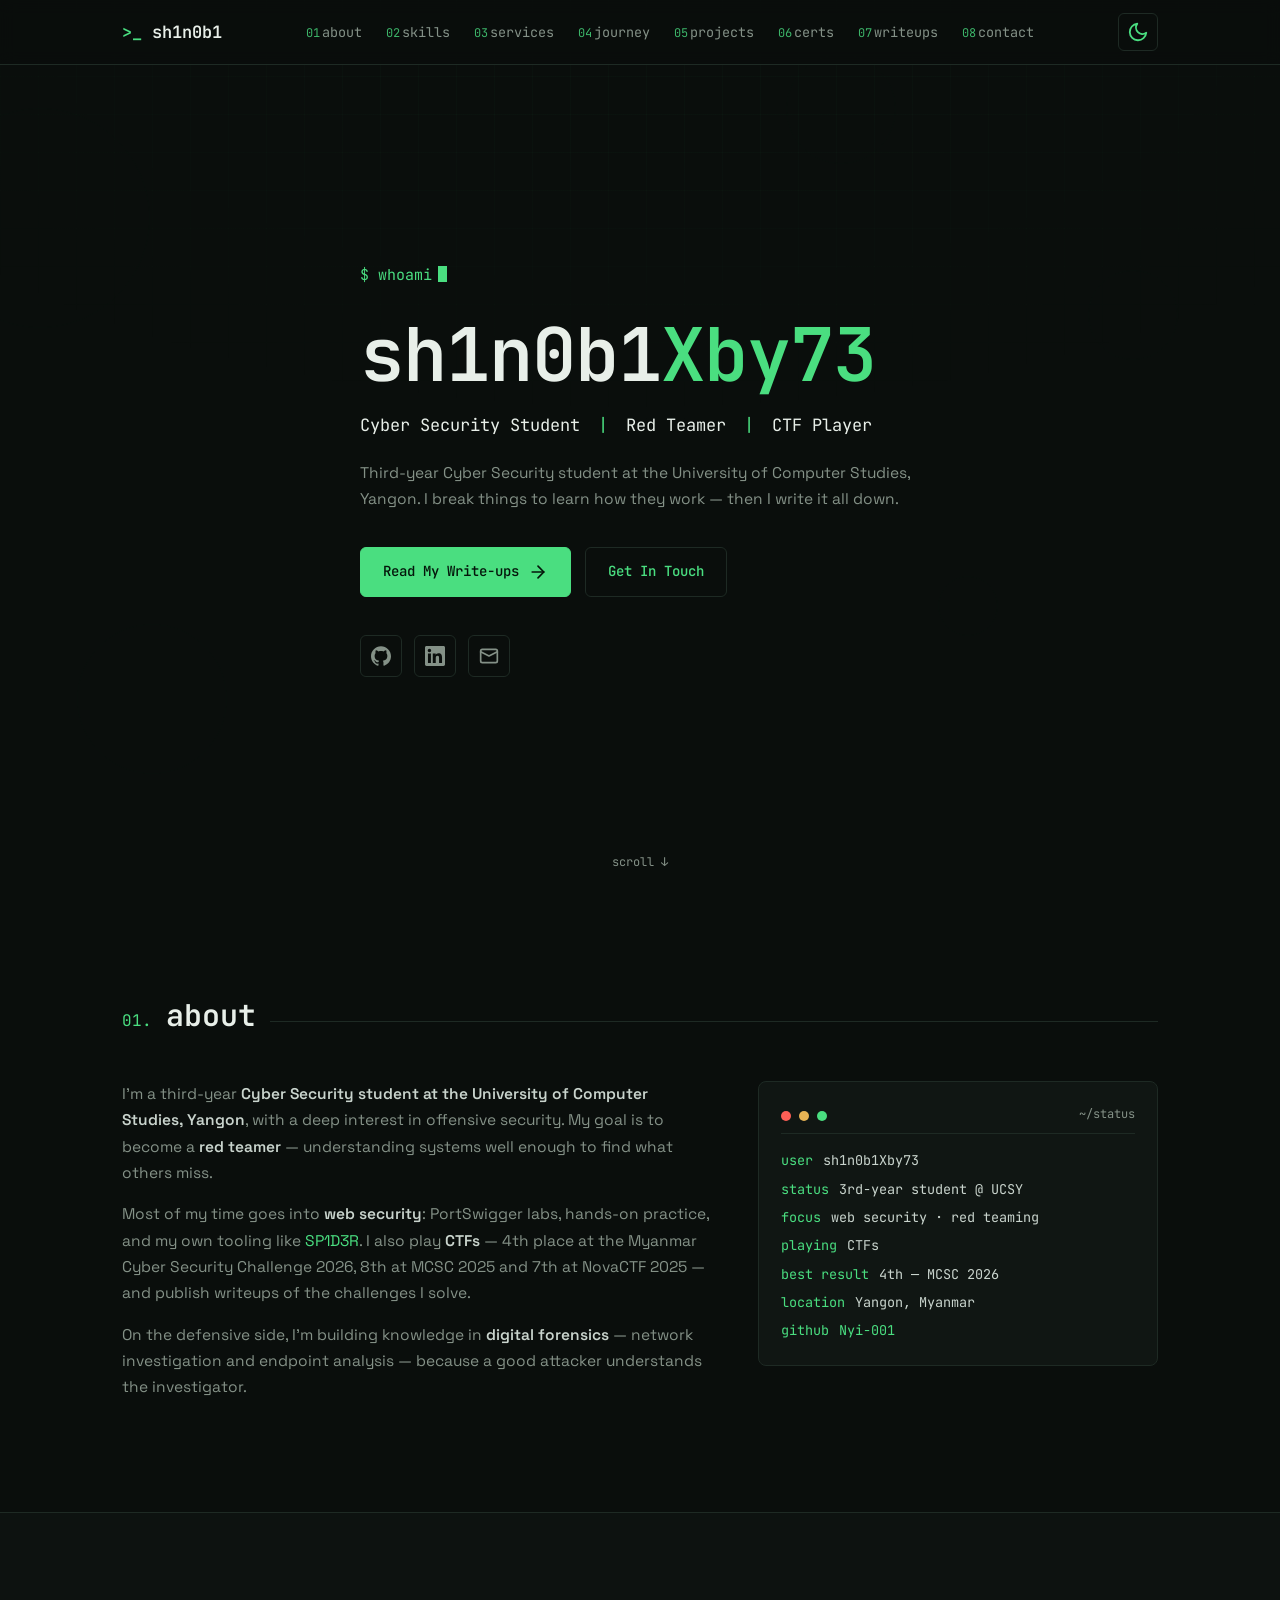
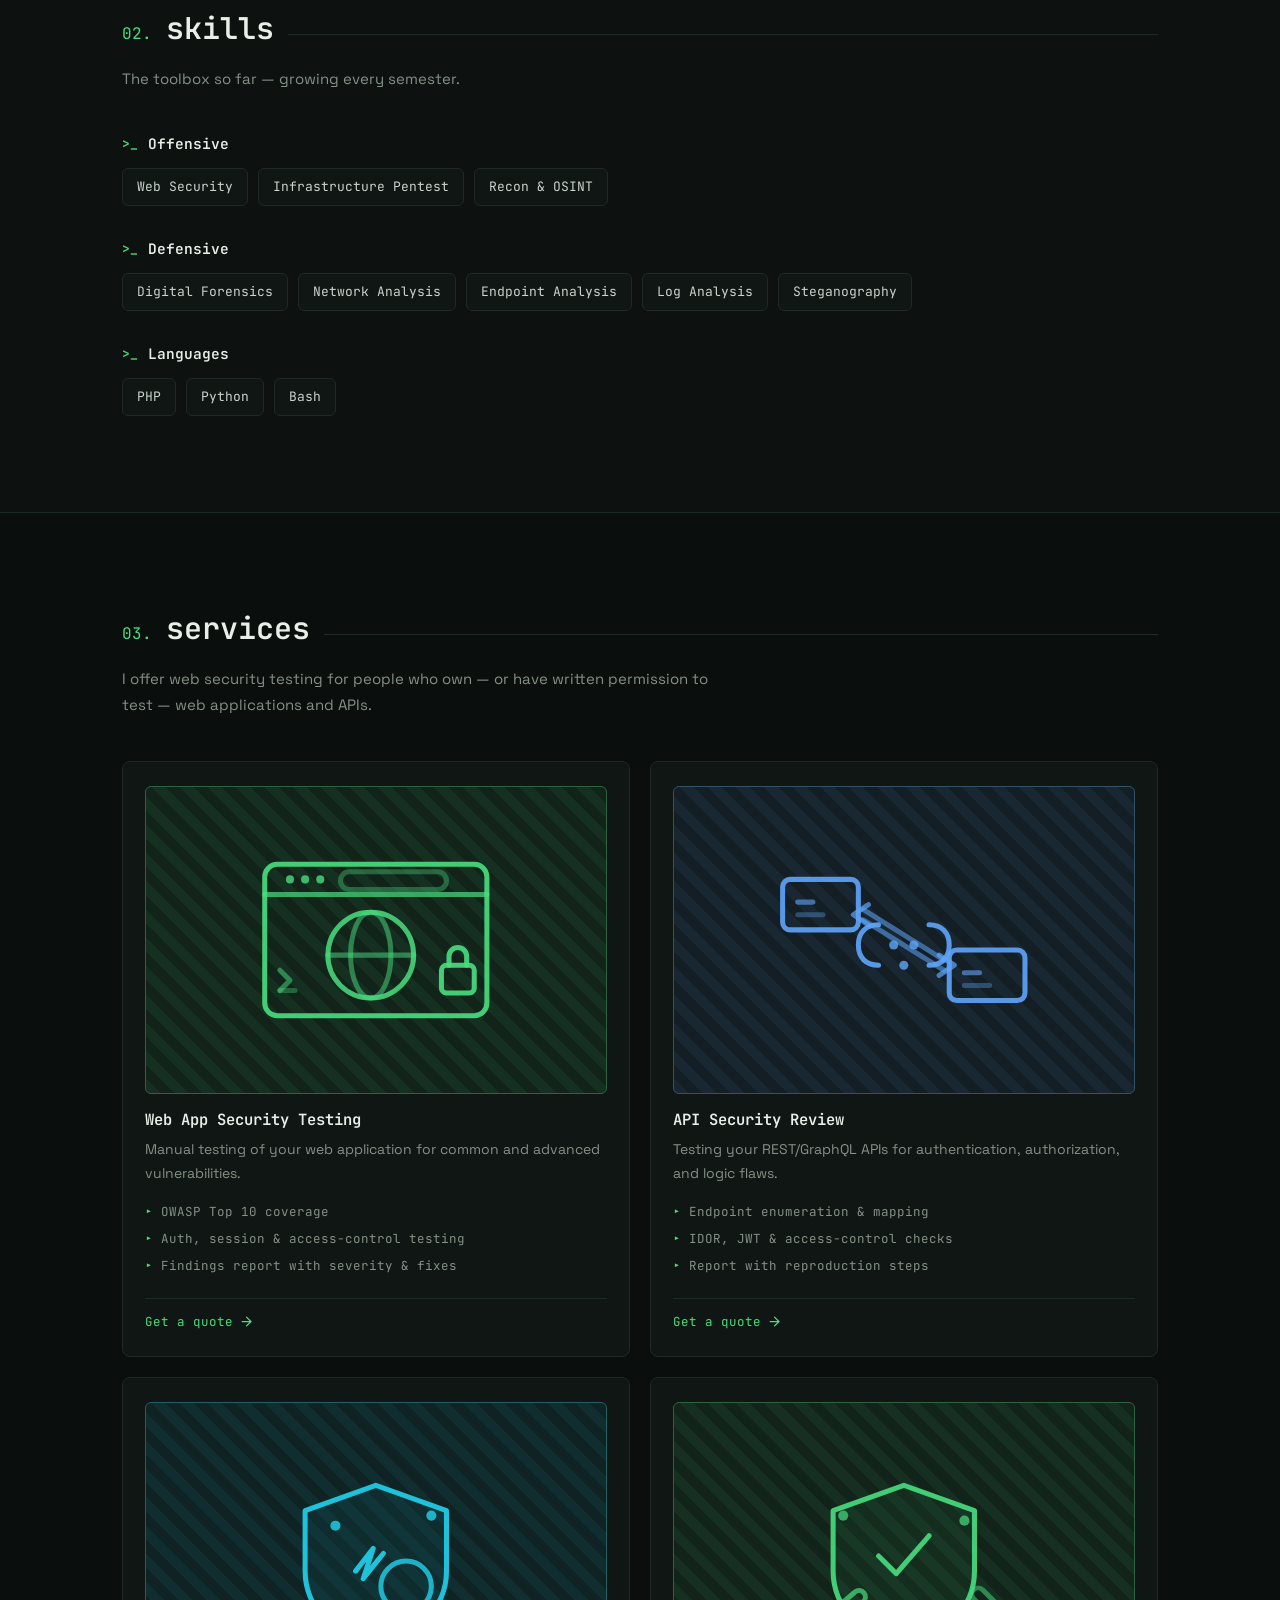
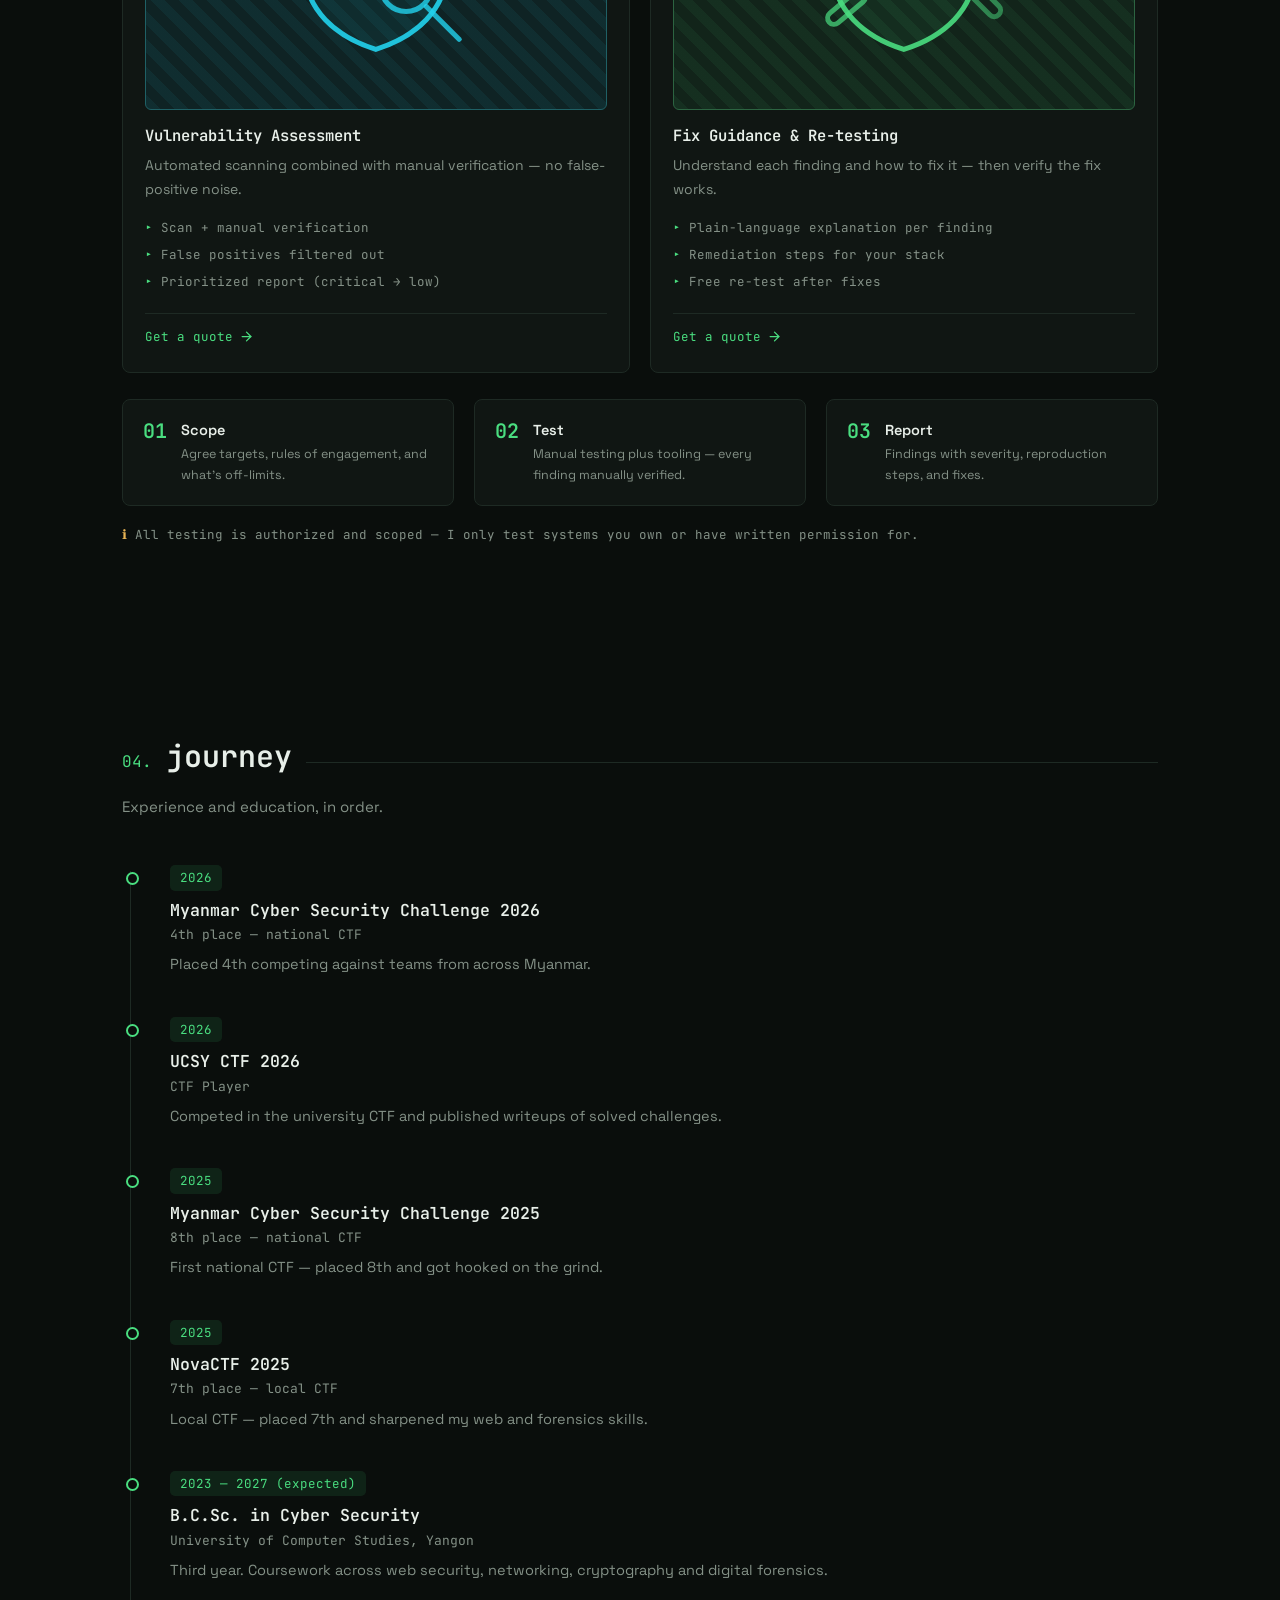
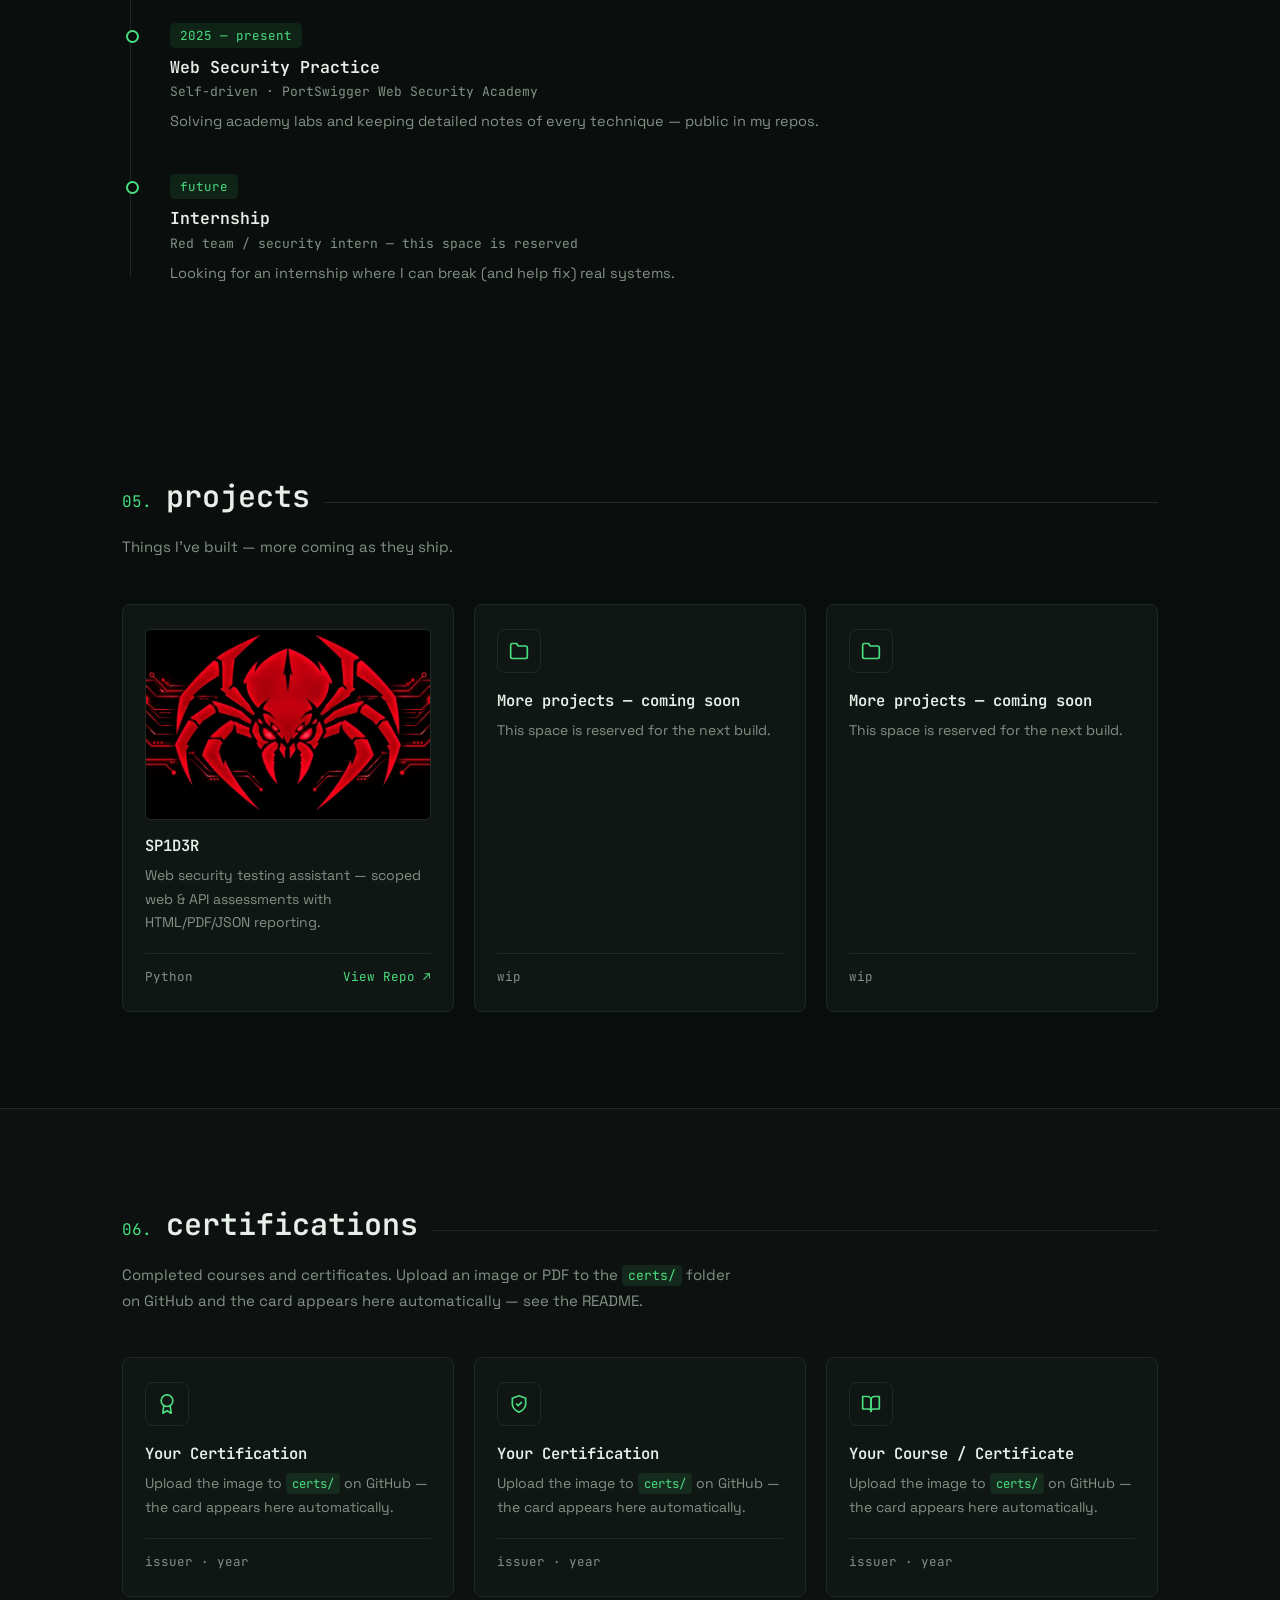
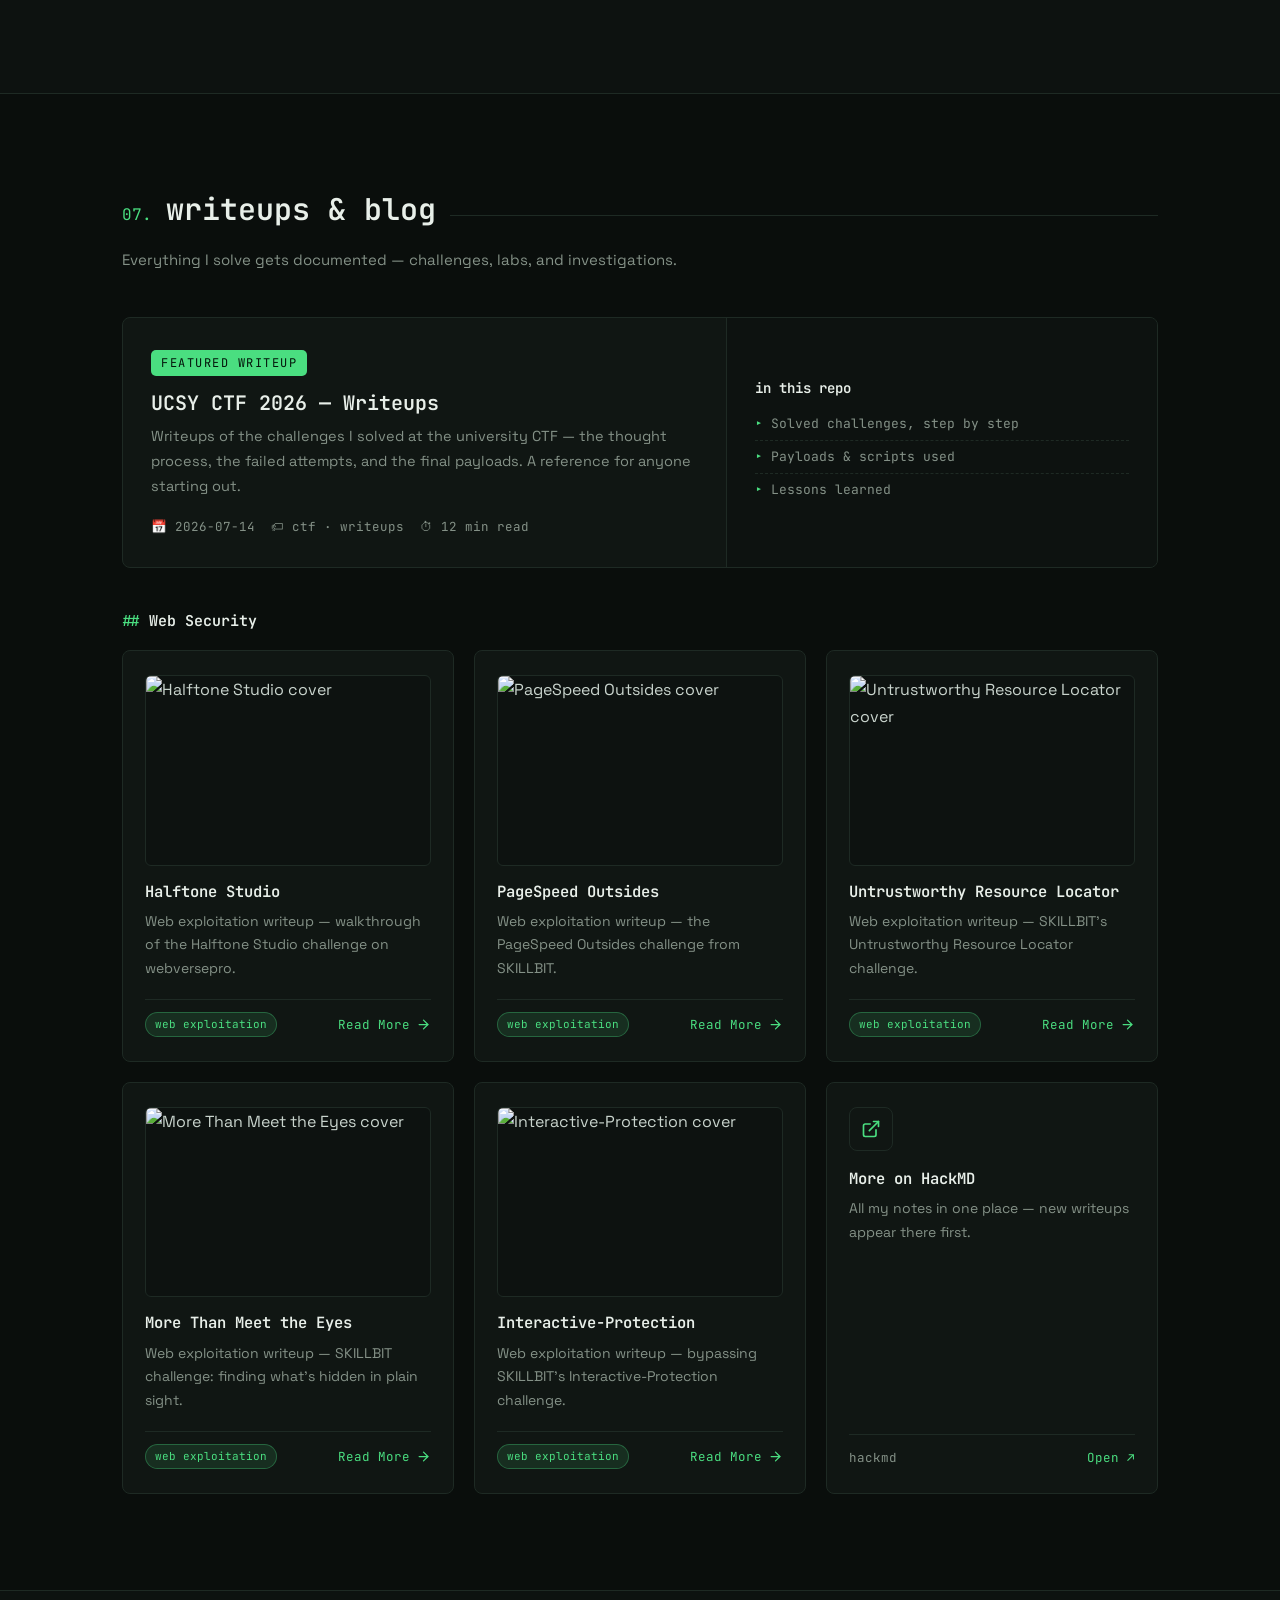
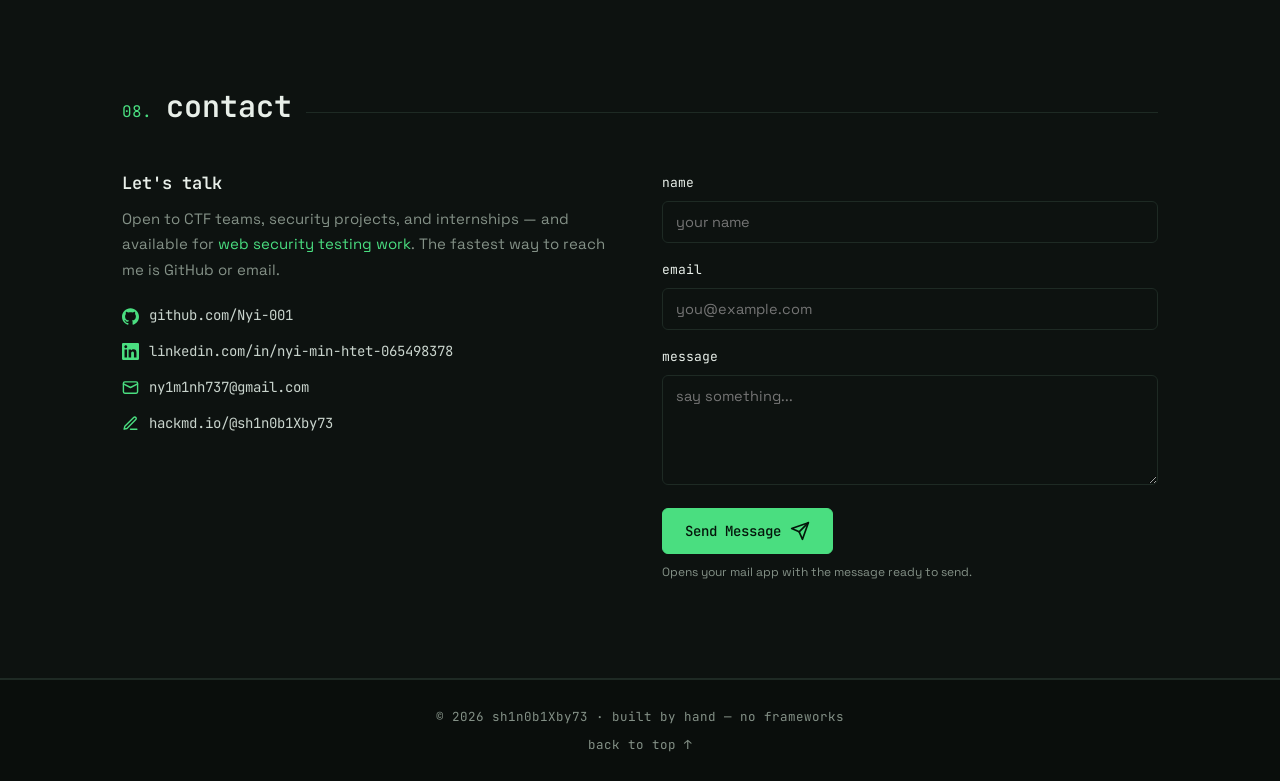
==== index.html @ 80ffe43a "Group writeups by category (Web Security group first) The HackMD writeups now live under a 'Web Secu" ====
<!DOCTYPE html>
<html lang="en">
<head>
  <meta charset="UTF-8">
  <meta name="viewport" content="width=device-width, initial-scale=1.0">
  <meta name="theme-color" content="#0a0e0c">

  <!-- SEO -->
  <title>sh1n0b1Xby73 — Cyber Security Student | Red Teamer | CTF Player</title>
  <meta name="description" content="Portfolio of sh1n0b1Xby73 — third-year Cyber Security student at UCSY. Write-ups, certifications, CTF experience, and security tools.">
  <meta name="author" content="sh1n0b1Xby73">
  <meta property="og:type" content="website">
  <meta property="og:url" content="https://nyi-001.github.io/">
  <meta property="og:title" content="sh1n0b1Xby73 — Cyber Security Student">
  <meta property="og:description" content="Write-ups, certifications, CTF experience, and security tools. Web security enthusiast and aspiring red teamer.">

  <link rel="icon" type="image/svg+xml" href="data:image/svg+xml,%3Csvg xmlns='http://www.w3.org/2000/svg' viewBox='0 0 100 100'%3E%3Crect width='100' height='100' rx='14' fill='%230a0e0c'/%3E%3Ctext x='24' y='68' font-size='44' fill='%234ade80' font-family='monospace'%3E%3E_%3C/text%3E%3C/svg%3E">

  <!-- fonts: one request, two families (no Inter/Roboto) -->
  <link rel="preconnect" href="https://fonts.googleapis.com">
  <link rel="preconnect" href="https://fonts.gstatic.com" crossorigin>
  <link href="https://fonts.googleapis.com/css2?family=JetBrains+Mono:wght@400;500;600;700&family=Space+Grotesk:wght@400;500;600;700&display=swap" rel="stylesheet">

  <link rel="stylesheet" href="style.css">
</head>
<body>

<a class="skip-link" href="#main">Skip to content</a>

<!-- slow drifting background shapes (subtle) -->
<div class="bg-anim" aria-hidden="true">
  <span></span><span></span><span></span><span></span><span></span><span></span>
</div>

<!-- ============================================================
     NAVBAR
     ============================================================ -->
<nav class="navbar" aria-label="Primary">
  <div class="nav-inner">
    <a href="#top" class="logo"><span class="prompt">&gt;_</span> sh1n0b1</a>
    <ul class="nav-links" id="navLinks">
      <li><a href="#about"><span class="num">01</span>about</a></li>
      <li><a href="#skills"><span class="num">02</span>skills</a></li>
      <li><a href="#services"><span class="num">03</span>services</a></li>
      <li><a href="#journey"><span class="num">04</span>journey</a></li>
      <li><a href="#projects"><span class="num">05</span>projects</a></li>
      <li><a href="#certs"><span class="num">06</span>certs</a></li>
      <li><a href="#writeups"><span class="num">07</span>writeups</a></li>
      <li><a href="#contact"><span class="num">08</span>contact</a></li>
    </ul>
    <div class="nav-actions">
      <button class="nav-icon-btn" id="themeToggle" aria-label="Toggle dark/light mode">
        <svg class="icon" id="iconMoon" viewBox="0 0 24 24"><path d="M21 12.79A9 9 0 1 1 11.21 3 7 7 0 0 0 21 12.79z"/></svg>
        <svg class="icon" id="iconSun" viewBox="0 0 24 24" style="display:none"><circle cx="12" cy="12" r="5"/><line x1="12" y1="1" x2="12" y2="3"/><line x1="12" y1="21" x2="12" y2="23"/><line x1="4.22" y1="4.22" x2="5.64" y2="5.64"/><line x1="18.36" y1="18.36" x2="19.78" y2="19.78"/><line x1="1" y1="12" x2="3" y2="12"/><line x1="21" y1="12" x2="23" y2="12"/><line x1="4.22" y1="19.78" x2="5.64" y2="18.36"/><line x1="18.36" y1="5.64" x2="19.78" y2="4.22"/></svg>
      </button>
      <button class="nav-icon-btn nav-toggle" id="navToggle" aria-label="Toggle menu" aria-expanded="false" aria-controls="navLinks">
        <svg class="icon" viewBox="0 0 24 24"><line x1="3" y1="6" x2="21" y2="6"/><line x1="3" y1="12" x2="21" y2="12"/><line x1="3" y1="18" x2="21" y2="18"/></svg>
      </button>
    </div>
  </div>
</nav>

<main id="main">

  <!-- ============================================================
       HERO
       ============================================================ -->
  <section class="hero" id="top">
    <div class="container">
      <p class="prompt-line reveal">$ whoami<span class="cursor">&nbsp;</span></p>
      <h1 class="reveal">sh1n0b1<span class="accent">Xby73</span></h1>
      <p class="title reveal">
        Cyber Security Student <span class="sep">|</span> Red Teamer <span class="sep">|</span> CTF Player
      </p>
      <p class="tagline reveal">
        Third-year Cyber Security student at the University of Computer Studies, Yangon.
        I break things to learn how they work — then I write it all down.
      </p>
      <div class="hero-btns reveal">
        <a href="#writeups" class="btn primary">Read My Write-ups
          <svg class="icon" viewBox="0 0 24 24"><line x1="5" y1="12" x2="19" y2="12"/><polyline points="12 5 19 12 12 19"/></svg>
        </a>
        <a href="#contact" class="btn ghost">Get In Touch</a>
      </div>
      <div class="socials reveal">
        <a href="https://github.com/Nyi-001" target="_blank" rel="noopener" aria-label="GitHub">
          <svg class="icon filled" viewBox="0 0 24 24"><path d="M12 .297c-6.63 0-12 5.373-12 12 0 5.303 3.438 9.8 8.205 11.385.6.113.82-.258.82-.577 0-.285-.01-1.04-.015-2.04-3.338.724-4.042-1.61-4.042-1.61C4.422 18.07 3.633 17.7 3.633 17.7c-1.087-.744.084-.729.084-.729 1.205.084 1.838 1.236 1.838 1.236 1.07 1.835 2.809 1.305 3.495.998.108-.776.417-1.305.76-1.605-2.665-.3-5.466-1.332-5.466-5.93 0-1.31.465-2.38 1.235-3.22-.135-.303-.54-1.523.105-3.176 0 0 1.005-.322 3.3 1.23.96-.267 1.98-.399 3-.405 1.02.006 2.04.138 3 .405 2.28-1.552 3.285-1.23 3.285-1.23.645 1.653.24 2.873.12 3.176.765.84 1.23 1.91 1.23 3.22 0 4.61-2.805 5.625-5.475 5.92.42.36.81 1.096.81 2.22 0 1.606-.015 2.896-.015 3.286 0 .315.21.69.825.57C20.565 22.092 24 17.592 24 12.297c0-6.627-5.373-12-12-12"/></svg>
        </a>
        <a href="https://www.linkedin.com/in/nyi-min-htet-065498378/" target="_blank" rel="noopener" aria-label="LinkedIn">
          <svg class="icon filled" viewBox="0 0 24 24"><path d="M20.447 20.452h-3.554v-5.569c0-1.328-.027-3.037-1.852-3.037-1.853 0-2.136 1.445-2.136 2.939v5.667H9.351V9h3.414v1.561h.046c.477-.9 1.637-1.85 3.37-1.85 3.601 0 4.267 2.37 4.267 5.455v6.286zM5.337 7.433c-1.144 0-2.063-.926-2.063-2.065 0-1.138.92-2.063 2.063-2.063 1.14 0 2.064.925 2.064 2.063 0 1.139-.925 2.065-2.064 2.065zm1.782 13.019H3.555V9h3.564v11.452zM22.225 0H1.771C.792 0 0 .774 0 1.729v20.542C0 23.227.792 24 1.771 24h20.451C23.2 24 24 23.227 24 22.271V1.729C24 .774 23.2 0 22.225 0z"/></svg>
        </a>
        <a href="mailto:ny1m1nh737@gmail.com" aria-label="Email">
          <svg class="icon" viewBox="0 0 24 24"><rect x="2" y="4" width="20" height="16" rx="2"/><path d="m22 7-10 5L2 7"/></svg>
        </a>
      </div>
    </div>
    <a href="#about" class="scroll-hint">scroll ↓</a>
  </section>

  <!-- ============================================================
       ABOUT
       ============================================================ -->
  <section id="about">
    <div class="container">
      <div class="sec-head reveal">
        <span class="num">01.</span><h2>about</h2><span class="line"></span>
      </div>
      <div class="about-grid">
        <div class="about-text reveal">
          <p>
            I'm a third-year <strong>Cyber Security student at the University of Computer Studies, Yangon</strong>,
            with a deep interest in offensive security. My goal is to become a <strong>red teamer</strong> —
            understanding systems well enough to find what others miss.
          </p>
          <p>
            Most of my time goes into <strong>web security</strong>: PortSwigger labs, hands-on practice,
            and my own tooling like <a href="https://github.com/Nyi-001/SP1D3R" target="_blank" rel="noopener">SP1D3R</a>.
            I also play <strong>CTFs</strong> — 4th place at the Myanmar Cyber Security Challenge 2026,
            8th at MCSC 2025 and 7th at NovaCTF 2025 — and publish writeups of the challenges I solve.
          </p>
          <p>
            On the defensive side, I'm building knowledge in <strong>digital forensics</strong> — network
            investigation and endpoint analysis — because a good attacker understands the investigator.
          </p>
        </div>
        <aside class="status-box reveal" aria-label="Quick facts">
          <div class="bar" aria-hidden="true">
            <span class="dot" style="background:#ff5f56"></span>
            <span class="dot" style="background:#e8b454"></span>
            <span class="dot" style="background:#4ade80"></span>
            <span style="margin-left:auto;font-size:12px">~/status</span>
          </div>
          <div class="row"><span class="k">user</span><span class="v">sh1n0b1Xby73</span></div>
          <div class="row"><span class="k">status</span><span class="v">3rd-year student @ UCSY</span></div>
          <div class="row"><span class="k">focus</span><span class="v">web security · red teaming</span></div>
          <div class="row"><span class="k">playing</span><span class="v">CTFs</span></div>
          <div class="row"><span class="k">best result</span><span class="v">4th — MCSC 2026</span></div>
          <div class="row"><span class="k">location</span><span class="v">Yangon, Myanmar</span></div>
          <div class="row"><span class="k">github</span><span class="v"><a href="https://github.com/Nyi-001" target="_blank" rel="noopener">Nyi-001</a></span></div>
        </aside>
      </div>
    </div>
  </section>

  <!-- ============================================================
       SKILLS
       ============================================================ -->
  <section id="skills" class="alt">
    <div class="container">
      <div class="sec-head reveal">
        <span class="num">02.</span><h2>skills</h2><span class="line"></span>
      </div>
      <p class="sec-sub reveal">The toolbox so far — growing every semester.</p>

      <div class="skill-group reveal">
        <h3>Offensive</h3>
        <div class="tags">
          <span class="tag">Web Security</span>
          <span class="tag">Infrastructure Pentest</span>
          <span class="tag">Recon &amp; OSINT</span>
        </div>
      </div>
      <div class="skill-group reveal">
        <h3>Defensive</h3>
        <div class="tags">
          <span class="tag">Digital Forensics</span>
          <span class="tag">Network Analysis</span>
          <span class="tag">Endpoint Analysis</span>
          <span class="tag">Log Analysis</span>
          <span class="tag">Steganography</span>
        </div>
      </div>
      <div class="skill-group reveal">
        <h3>Languages</h3>
        <div class="tags">
          <span class="tag">PHP</span>
          <span class="tag">Python</span>
          <span class="tag">Bash</span>
        </div>
      </div>
    </div>
  </section>

  <!-- ============================================================
       SERVICES
       ============================================================ -->
  <section id="services">
    <div class="container">
      <div class="sec-head reveal">
        <span class="num">03.</span><h2>services</h2><span class="line"></span>
      </div>
      <p class="sec-sub reveal">I offer web security testing for people who own — or have written permission to test — web applications and APIs.</p>

      <div class="grid cols-2">
        <!-- copy a .card block to add a service -->
        <article class="card reveal cat-web">
          <div class="art-tile"><svg viewBox="0 0 120 80" fill="none" stroke="currentColor" stroke-width="2" stroke-linecap="round" stroke-linejoin="round"><rect x="16" y="10" width="88" height="60" rx="5" opacity=".9"/><path d="M16 22h88" opacity=".7"/><circle cx="26" cy="16" r="1.6" fill="currentColor" stroke="none" opacity=".8"/><circle cx="32" cy="16" r="1.6" fill="currentColor" stroke="none" opacity=".8"/><circle cx="38" cy="16" r="1.6" fill="currentColor" stroke="none" opacity=".8"/><rect x="46" y="13" width="42" height="7" rx="3.5" opacity=".35"/><circle cx="58" cy="46" r="17" opacity=".85"/><ellipse cx="58" cy="46" rx="8" ry="17" opacity=".5"/><path d="M41 46h34" opacity=".5"/><rect x="86" y="50" width="13" height="11" rx="2" opacity=".9"/><path d="M89 50v-3.5a3.5 3.5 0 0 1 7 0V50" opacity=".9"/><path d="M22 52l4 4-4 4" opacity=".5"/><path d="M22 60h6" opacity=".35"/></svg></div>
          <h3>Web App Security Testing</h3>
          <p>Manual testing of your web application for common and advanced vulnerabilities.</p>
          <ul class="svc-list">
            <li>OWASP Top 10 coverage</li>
            <li>Auth, session &amp; access-control testing</li>
            <li>Findings report with severity &amp; fixes</li>
          </ul>
          <div class="card-meta"><a class="read-more" href="#contact">Get a quote <svg class="icon" viewBox="0 0 24 24"><line x1="5" y1="12" x2="19" y2="12"/><polyline points="12 5 19 12 12 19"/></svg></a></div>
        </article>

        <article class="card reveal cat-api">
          <div class="art-tile"><svg viewBox="0 0 120 80" fill="none" stroke="currentColor" stroke-width="2" stroke-linecap="round" stroke-linejoin="round"><rect x="12" y="16" width="30" height="20" rx="3" opacity=".9"/><path d="M18 25h6" opacity=".6"/><path d="M18 30h10" opacity=".35"/><rect x="78" y="44" width="30" height="20" rx="3" opacity=".9"/><path d="M84 53h6" opacity=".6"/><path d="M84 58h10" opacity=".35"/><path d="M44 28l32 20" opacity=".55"/><path d="M74 46l6 4-6 4" opacity=".7"/><path d="M76 52l-32-20" opacity=".55"/><path d="M46 34l-6-4 6-4" opacity=".7"/><path d="M50 34c-5 0-8 3-8 8s3 8 8 8" opacity=".9"/><path d="M70 34c5 0 8 3 8 8s-3 8-8 8" opacity=".9"/><circle cx="56" cy="42" r="1.8" fill="currentColor" stroke="none" opacity=".8"/><circle cx="64" cy="42" r="1.8" fill="currentColor" stroke="none" opacity=".8"/><circle cx="60" cy="50" r="1.8" fill="currentColor" stroke="none" opacity=".8"/></svg></div>
          <h3>API Security Review</h3>
          <p>Testing your REST/GraphQL APIs for authentication, authorization, and logic flaws.</p>
          <ul class="svc-list">
            <li>Endpoint enumeration &amp; mapping</li>
            <li>IDOR, JWT &amp; access-control checks</li>
            <li>Report with reproduction steps</li>
          </ul>
          <div class="card-meta"><a class="read-more" href="#contact">Get a quote <svg class="icon" viewBox="0 0 24 24"><line x1="5" y1="12" x2="19" y2="12"/><polyline points="12 5 19 12 12 19"/></svg></a></div>
        </article>

        <article class="card reveal cat-network">
          <div class="art-tile"><svg viewBox="0 0 120 80" fill="none" stroke="currentColor" stroke-width="2" stroke-linecap="round" stroke-linejoin="round"><path d="M60 12l28 10v24c0 15-12 26-28 31-16-5-28-16-28-31V22z" opacity=".9" fill="currentColor" fill-opacity=".06"/><path d="M52 46l7-9-4 12 8-10" opacity=".9"/><circle cx="72" cy="52" r="10" opacity=".8"/><path d="M80 60l13 13" opacity=".8"/><circle cx="44" cy="28" r="2" fill="currentColor" stroke="none" opacity=".8"/><circle cx="82" cy="24" r="2" fill="currentColor" stroke="none" opacity=".8"/></svg></div>
          <h3>Vulnerability Assessment</h3>
          <p>Automated scanning combined with manual verification — no false-positive noise.</p>
          <ul class="svc-list">
            <li>Scan + manual verification</li>
            <li>False positives filtered out</li>
            <li>Prioritized report (critical → low)</li>
          </ul>
          <div class="card-meta"><a class="read-more" href="#contact">Get a quote <svg class="icon" viewBox="0 0 24 24"><line x1="5" y1="12" x2="19" y2="12"/><polyline points="12 5 19 12 12 19"/></svg></a></div>
        </article>

        <article class="card reveal cat-general">
          <div class="art-tile"><svg viewBox="0 0 120 80" fill="none" stroke="currentColor" stroke-width="2" stroke-linecap="round" stroke-linejoin="round"><path d="M60 12l28 10v24c0 15-12 26-28 31-16-5-28-16-28-31V22z" opacity=".9" fill="currentColor" fill-opacity=".06"/><path d="M50 40l7 7 13-15" opacity=".9"/><rect x="28" y="58" width="18" height="5" rx="2.5" opacity=".7" transform="rotate(-40 37 60)"/><rect x="86" y="56" width="14" height="5" rx="2.5" opacity=".5" transform="rotate(45 93 58)"/><circle cx="36" cy="24" r="2" fill="currentColor" stroke="none" opacity=".7"/><circle cx="84" cy="26" r="2" fill="currentColor" stroke="none" opacity=".7"/></svg></div>
          <h3>Fix Guidance &amp; Re-testing</h3>
          <p>Understand each finding and how to fix it — then verify the fix works.</p>
          <ul class="svc-list">
            <li>Plain-language explanation per finding</li>
            <li>Remediation steps for your stack</li>
            <li>Free re-test after fixes</li>
          </ul>
          <div class="card-meta"><a class="read-more" href="#contact">Get a quote <svg class="icon" viewBox="0 0 24 24"><line x1="5" y1="12" x2="19" y2="12"/><polyline points="12 5 19 12 12 19"/></svg></a></div>
        </article>
      </div>

      <div class="process">
        <div class="step reveal">
          <span class="n">01</span>
          <div><div class="t">Scope</div><div class="d">Agree targets, rules of engagement, and what's off-limits.</div></div>
        </div>
        <div class="step reveal">
          <span class="n">02</span>
          <div><div class="t">Test</div><div class="d">Manual testing plus tooling — every finding manually verified.</div></div>
        </div>
        <div class="step reveal">
          <span class="n">03</span>
          <div><div class="t">Report</div><div class="d">Findings with severity, reproduction steps, and fixes.</div></div>
        </div>
      </div>
      <p class="note">All testing is authorized and scoped — I only test systems you own or have written permission for.</p>
    </div>
  </section>

  <!-- ============================================================
       EXPERIENCE & EDUCATION
       ============================================================ -->
  <section id="journey">
    <div class="container">
      <div class="sec-head reveal">
        <span class="num">04.</span><h2>journey</h2><span class="line"></span>
      </div>
      <p class="sec-sub reveal">Experience and education, in order.</p>
      <div class="timeline">
        <!-- copy a .t-item block to add an entry -->
        <div class="t-item reveal">
          <span class="t-date">2026</span>
          <h3>Myanmar Cyber Security Challenge 2026</h3>
          <div class="t-sub">4th place — national CTF</div>
          <p>Placed 4th competing against teams from across Myanmar.</p>
        </div>
        <div class="t-item reveal">
          <span class="t-date">2026</span>
          <h3>UCSY CTF 2026</h3>
          <div class="t-sub">CTF Player</div>
          <p>Competed in the university CTF and published writeups of solved challenges.</p>
        </div>
        <div class="t-item reveal">
          <span class="t-date">2025</span>
          <h3>Myanmar Cyber Security Challenge 2025</h3>
          <div class="t-sub">8th place — national CTF</div>
          <p>First national CTF — placed 8th and got hooked on the grind.</p>
        </div>
        <div class="t-item reveal">
          <span class="t-date">2025</span>
          <h3>NovaCTF 2025</h3>
          <div class="t-sub">7th place — local CTF</div>
          <p>Local CTF — placed 7th and sharpened my web and forensics skills.</p>
        </div>
        <div class="t-item reveal">
          <span class="t-date">2023 — 2027 (expected)</span>
          <h3>B.C.Sc. in Cyber Security</h3>
          <div class="t-sub">University of Computer Studies, Yangon</div>
          <p>Third year. Coursework across web security, networking, cryptography and digital forensics.</p>
        </div>
        <div class="t-item reveal">
          <span class="t-date">2025 — present</span>
          <h3>Web Security Practice</h3>
          <div class="t-sub">Self-driven · PortSwigger Web Security Academy</div>
          <p>Solving academy labs and keeping detailed notes of every technique — public in my repos.</p>
        </div>
        <div class="t-item reveal">
          <span class="t-date">future</span>
          <h3>Internship</h3>
          <div class="t-sub">Red team / security intern — this space is reserved</div>
          <p>Looking for an internship where I can break (and help fix) real systems.</p>
        </div>
      </div>
    </div>
  </section>

  <!-- ============================================================
       PROJECTS
       ============================================================ -->
  <section id="projects">
    <div class="container">
      <div class="sec-head reveal">
        <span class="num">05.</span><h2>projects</h2><span class="line"></span>
      </div>
      <p class="sec-sub reveal">Things I've built — more coming as they ship.</p>
      <div class="grid">
        <!-- copy a .card block to add a project -->
        <article class="card reveal">
          <div class="preview"><img src="assets/sp1d3r-logo.webp" alt="SP1D3R logo" loading="lazy"></div>
          <h3><a href="https://github.com/Nyi-001/SP1D3R" target="_blank" rel="noopener">SP1D3R</a></h3>
          <p>Web security testing assistant — scoped web &amp; API assessments with HTML/PDF/JSON reporting.</p>
          <div class="card-meta">
            <span class="chip neutral">Python</span>
            <a class="read-more" href="https://github.com/Nyi-001/SP1D3R" target="_blank" rel="noopener">View Repo ↗</a>
          </div>
        </article>
        <article class="card reveal">
          <div class="card-icon"><svg class="icon" viewBox="0 0 24 24"><path d="M22 19a2 2 0 0 1-2 2H4a2 2 0 0 1-2-2V5a2 2 0 0 1 2-2h5l2 3h9a2 2 0 0 1 2 2z"/></svg></div>
          <h3>More projects — coming soon</h3>
          <p>This space is reserved for the next build.</p>
          <div class="card-meta"><span class="chip neutral">wip</span></div>
        </article>
        <article class="card reveal">
          <div class="card-icon"><svg class="icon" viewBox="0 0 24 24"><path d="M22 19a2 2 0 0 1-2 2H4a2 2 0 0 1-2-2V5a2 2 0 0 1 2-2h5l2 3h9a2 2 0 0 1 2 2z"/></svg></div>
          <h3>More projects — coming soon</h3>
          <p>This space is reserved for the next build.</p>
          <div class="card-meta"><span class="chip neutral">wip</span></div>
        </article>
      </div>
    </div>
  </section>

  <!-- ============================================================
       CERTIFICATIONS & COURSES
       ============================================================ -->
  <section id="certs" class="alt">
    <div class="container">
      <div class="sec-head reveal">
        <span class="num">06.</span><h2>certifications</h2><span class="line"></span>
      </div>
      <p class="sec-sub reveal">Completed courses and certificates. Upload an image or PDF to the <code>certs/</code> folder on GitHub and the card appears here automatically — see the README.</p>
      <div class="grid" id="certGrid">
        <!-- To add a real cert: put the image in certs/ (e.g. certs/oswe.png) and replace a placeholder card:
        <div class="card">
          <div class="cert-img"><img src="certs/oswe.png" alt="OSWE certificate" loading="lazy"></div>
          <h3>Offensive Security Web Expert</h3>
          <p>Advanced web application attacks and exploitation.</p>
          <div class="card-meta"><span class="chip-cat cat-web">web security</span><a class="read-more" href="#" target="_blank" rel="noopener">verify ↗</a></div>
        </div>
        -->
        <div class="card reveal cert-placeholder">
          <div class="card-icon"><svg class="icon" viewBox="0 0 24 24"><circle cx="12" cy="8" r="7"/><polyline points="8.21 13.89 7 23 12 20 17 23 15.79 13.88"/></svg></div>
          <h3>Your Certification</h3>
          <p>Upload the image to <code>certs/</code> on GitHub — the card appears here automatically.</p>
          <div class="card-meta"><span>issuer · year</span></div>
        </div>
        <div class="card reveal cert-placeholder">
          <div class="card-icon"><svg class="icon" viewBox="0 0 24 24"><path d="M12 22s8-4 8-10V5l-8-3-8 3v7c0 6 8 10 8 10z"/><path d="m9 12 2 2 4-4"/></svg></div>
          <h3>Your Certification</h3>
          <p>Upload the image to <code>certs/</code> on GitHub — the card appears here automatically.</p>
          <div class="card-meta"><span>issuer · year</span></div>
        </div>
        <div class="card reveal cert-placeholder">
          <div class="card-icon"><svg class="icon" viewBox="0 0 24 24"><path d="M2 3h6a4 4 0 0 1 4 4v14a3 3 0 0 0-3-3H2z"/><path d="M22 3h-6a4 4 0 0 0-4 4v14a3 3 0 0 1 3-3h7z"/></svg></div>
          <h3>Your Course / Certificate</h3>
          <p>Upload the image to <code>certs/</code> on GitHub — the card appears here automatically.</p>
          <div class="card-meta"><span>issuer · year</span></div>
        </div>
      </div>
    </div>
  </section>

  <!-- ============================================================
       WRITE-UPS & BLOG  (the main event)
       ============================================================ -->
  <section id="writeups">
    <div class="container">
      <div class="sec-head reveal">
        <span class="num">07.</span><h2>writeups &amp; blog</h2><span class="line"></span>
      </div>
      <p class="sec-sub reveal">Everything I solve gets documented — challenges, labs, and investigations.</p>

      <!-- featured writeup -->
      <article class="featured reveal">
        <div class="f-body">
          <span class="flag">Featured Writeup</span>
          <h3><a href="https://github.com/Nyi-001/UCSYCTF2026-writeups" target="_blank" rel="noopener">UCSY CTF 2026 — Writeups</a></h3>
          <p>
            Writeups of the challenges I solved at the university CTF — the thought process,
            the failed attempts, and the final payloads. A reference for anyone starting out.
          </p>
          <div class="f-meta">
            <span>📅 2026-07-14</span>
            <span>🏷 ctf · writeups</span>
            <span>⏱ 12 min read</span>
          </div>
        </div>
        <div class="f-aside">
          <h4>in this repo</h4>
          <ul>
            <li>Solved challenges, step by step</li>
            <li>Payloads &amp; scripts used</li>
            <li>Lessons learned</li>
          </ul>
        </div>
      </article>

      <!-- Writeups grouped by category — to add a new category,
           copy this whole pattern (sub-head + grid) and change the
           heading and the chip classes (cat-forensic, cat-network, ...):
      <h3 class="writeup-sub">Forensics</h3>
      <div class="grid"> ...cards... </div>
      -->
      <h3 class="writeup-sub">Web Security</h3>
      <div class="grid">
        <!-- To add a new HackMD note: copy a card and swap the link/title/date/excerpt -->
        <article class="card reveal">
          <div class="preview"><img src="https://hackmd.io/_uploads/rJHkFR4DGg.jpg" alt="Halftone Studio cover" loading="lazy"></div>
          <h3><a href="https://hackmd.io/@sh1n0b1Xby73/O_fLO79PTSez4yI_3zSpuQ" target="_blank" rel="noopener">Halftone Studio</a></h3>
          <p>Web exploitation writeup — walkthrough of the Halftone Studio challenge on webversepro.</p>
          <div class="card-meta">
            <span class="chip-cat cat-web">web exploitation</span>
            <a class="read-more" href="https://hackmd.io/@sh1n0b1Xby73/O_fLO79PTSez4yI_3zSpuQ" target="_blank" rel="noopener">Read More <svg class="icon" viewBox="0 0 24 24"><line x1="5" y1="12" x2="19" y2="12"/><polyline points="12 5 19 12 12 19"/></svg></a>
          </div>
        </article>
        <article class="card reveal">
          <div class="preview"><img src="https://hackmd.io/_uploads/rJHcZ4mwMe.jpg" alt="PageSpeed Outsides cover" loading="lazy"></div>
          <h3><a href="https://hackmd.io/@sh1n0b1Xby73/RtJubrBPS1GJ3HpTFz6leg" target="_blank" rel="noopener">PageSpeed Outsides</a></h3>
          <p>Web exploitation writeup — the PageSpeed Outsides challenge from SKILLBIT.</p>
          <div class="card-meta">
            <span class="chip-cat cat-web">web exploitation</span>
            <a class="read-more" href="https://hackmd.io/@sh1n0b1Xby73/RtJubrBPS1GJ3HpTFz6leg" target="_blank" rel="noopener">Read More <svg class="icon" viewBox="0 0 24 24"><line x1="5" y1="12" x2="19" y2="12"/><polyline points="12 5 19 12 12 19"/></svg></a>
          </div>
        </article>
        <article class="card reveal">
          <div class="preview"><img src="https://hackmd.io/_uploads/HyJj-lsLGx.jpg" alt="Untrustworthy Resource Locator cover" loading="lazy"></div>
          <h3><a href="https://hackmd.io/@sh1n0b1Xby73/Fi0iMLmvRXiY4plYyiT1uQ" target="_blank" rel="noopener">Untrustworthy Resource Locator</a></h3>
          <p>Web exploitation writeup — SKILLBIT's Untrustworthy Resource Locator challenge.</p>
          <div class="card-meta">
            <span class="chip-cat cat-web">web exploitation</span>
            <a class="read-more" href="https://hackmd.io/@sh1n0b1Xby73/Fi0iMLmvRXiY4plYyiT1uQ" target="_blank" rel="noopener">Read More <svg class="icon" viewBox="0 0 24 24"><line x1="5" y1="12" x2="19" y2="12"/><polyline points="12 5 19 12 12 19"/></svg></a>
          </div>
        </article>
        <article class="card reveal">
          <div class="preview"><img src="https://hackmd.io/_uploads/S1I01z58fg.jpg" alt="More Than Meet the Eyes cover" loading="lazy"></div>
          <h3><a href="https://hackmd.io/@sh1n0b1Xby73/A6nVnObfQZCvv4_ZjBL8_A" target="_blank" rel="noopener">More Than Meet the Eyes</a></h3>
          <p>Web exploitation writeup — SKILLBIT challenge: finding what's hidden in plain sight.</p>
          <div class="card-meta">
            <span class="chip-cat cat-web">web exploitation</span>
            <a class="read-more" href="https://hackmd.io/@sh1n0b1Xby73/A6nVnObfQZCvv4_ZjBL8_A" target="_blank" rel="noopener">Read More <svg class="icon" viewBox="0 0 24 24"><line x1="5" y1="12" x2="19" y2="12"/><polyline points="12 5 19 12 12 19"/></svg></a>
          </div>
        </article>
        <article class="card reveal">
          <div class="preview"><img src="https://hackmd.io/_uploads/S18AGYK8Gg.jpg" alt="Interactive-Protection cover" loading="lazy"></div>
          <h3><a href="https://hackmd.io/@sh1n0b1Xby73/O_WZZQEBQ3iXjO4Eeh3rNA" target="_blank" rel="noopener">Interactive-Protection</a></h3>
          <p>Web exploitation writeup — bypassing SKILLBIT's Interactive-Protection challenge.</p>
          <div class="card-meta">
            <span class="chip-cat cat-web">web exploitation</span>
            <a class="read-more" href="https://hackmd.io/@sh1n0b1Xby73/O_WZZQEBQ3iXjO4Eeh3rNA" target="_blank" rel="noopener">Read More <svg class="icon" viewBox="0 0 24 24"><line x1="5" y1="12" x2="19" y2="12"/><polyline points="12 5 19 12 12 19"/></svg></a>
          </div>
        </article>
        <article class="card reveal">
          <div class="card-icon"><svg class="icon" viewBox="0 0 24 24"><path d="M18 13v6a2 2 0 0 1-2 2H5a2 2 0 0 1-2-2V8a2 2 0 0 1 2-2h6"/><polyline points="15 3 21 3 21 9"/><line x1="10" y1="14" x2="21" y2="3"/></svg></div>
          <h3><a href="https://hackmd.io/@sh1n0b1Xby73" target="_blank" rel="noopener">More on HackMD</a></h3>
          <p>All my notes in one place — new writeups appear there first.</p>
          <div class="card-meta">
            <span class="chip neutral">hackmd</span>
            <a class="read-more" href="https://hackmd.io/@sh1n0b1Xby73" target="_blank" rel="noopener">Open ↗</a>
          </div>
        </article>
      </div>
    </div>
  </section>

  <!-- ============================================================
       CONTACT
       ============================================================ -->
  <section id="contact" class="alt">
    <div class="container">
      <div class="sec-head reveal">
        <span class="num">08.</span><h2>contact</h2><span class="line"></span>
      </div>
      <div class="contact-grid">
        <div class="contact-info reveal">
          <h3>Let's talk</h3>
          <p>
            Open to CTF teams, security projects, and internships — and available
            for <a href="#services">web security testing work</a>. The fastest way
            to reach me is GitHub or email.
          </p>
          <div class="contact-links">
            <a href="https://github.com/Nyi-001" target="_blank" rel="noopener">
              <svg class="icon filled" viewBox="0 0 24 24"><path d="M12 .297c-6.63 0-12 5.373-12 12 0 5.303 3.438 9.8 8.205 11.385.6.113.82-.258.82-.577 0-.285-.01-1.04-.015-2.04-3.338.724-4.042-1.61-4.042-1.61C4.422 18.07 3.633 17.7 3.633 17.7c-1.087-.744.084-.729.084-.729 1.205.084 1.838 1.236 1.838 1.236 1.07 1.835 2.809 1.305 3.495.998.108-.776.417-1.305.76-1.605-2.665-.3-5.466-1.332-5.466-5.93 0-1.31.465-2.38 1.235-3.22-.135-.303-.54-1.523.105-3.176 0 0 1.005-.322 3.3 1.23.96-.267 1.98-.399 3-.405 1.02.006 2.04.138 3 .405 2.28-1.552 3.285-1.23 3.285-1.23.645 1.653.24 2.873.12 3.176.765.84 1.23 1.91 1.23 3.22 0 4.61-2.805 5.625-5.475 5.92.42.36.81 1.096.81 2.22 0 1.606-.015 2.896-.015 3.286 0 .315.21.69.825.57C20.565 22.092 24 17.592 24 12.297c0-6.627-5.373-12-12-12"/></svg>
              github.com/Nyi-001
            </a>
            <a href="https://www.linkedin.com/in/nyi-min-htet-065498378/" target="_blank" rel="noopener">
              <svg class="icon filled" viewBox="0 0 24 24"><path d="M20.447 20.452h-3.554v-5.569c0-1.328-.027-3.037-1.852-3.037-1.853 0-2.136 1.445-2.136 2.939v5.667H9.351V9h3.414v1.561h.046c.477-.9 1.637-1.85 3.37-1.85 3.601 0 4.267 2.37 4.267 5.455v6.286zM5.337 7.433c-1.144 0-2.063-.926-2.063-2.065 0-1.138.92-2.063 2.063-2.063 1.14 0 2.064.925 2.064 2.063 0 1.139-.925 2.065-2.064 2.065zm1.782 13.019H3.555V9h3.564v11.452zM22.225 0H1.771C.792 0 0 .774 0 1.729v20.542C0 23.227.792 24 1.771 24h20.451C23.2 24 24 23.227 24 22.271V1.729C24 .774 23.2 0 22.225 0z"/></svg>
              linkedin.com/in/nyi-min-htet-065498378
            </a>
            <a href="mailto:ny1m1nh737@gmail.com">
              <svg class="icon" viewBox="0 0 24 24"><rect x="2" y="4" width="20" height="16" rx="2"/><path d="m22 7-10 5L2 7"/></svg>
              ny1m1nh737@gmail.com
            </a>
            <a href="https://hackmd.io/@sh1n0b1Xby73" target="_blank" rel="noopener">
              <svg class="icon" viewBox="0 0 24 24"><path d="M12 20h9"/><path d="M16.5 3.5a2.121 2.121 0 0 1 3 3L7 19l-4 1 1-4L16.5 3.5z"/></svg>
              hackmd.io/@sh1n0b1Xby73
            </a>
          </div>
        </div>

        <form class="contact-form reveal" id="contactForm">
          <label>name
            <input type="text" name="name" placeholder="your name" required>
          </label>
          <label>email
            <input type="email" name="email" placeholder="you@example.com" required>
          </label>
          <label>message
            <textarea name="message" placeholder="say something..." required></textarea>
          </label>
          <button type="submit" class="btn primary">Send Message
            <svg class="icon" viewBox="0 0 24 24"><line x1="22" y1="2" x2="11" y2="13"/><polygon points="22 2 15 22 11 13 2 9 22 2"/></svg>
          </button>
          <p class="hint">Opens your mail app with the message ready to send.</p>
        </form>
      </div>
    </div>
  </section>

</main>

<!-- ============================================================
     FOOTER
     ============================================================ -->
<footer>
  <div class="container">
    <span>© <span id="year">2026</span> sh1n0b1Xby73 · built by hand — no frameworks</span>
    <a href="#top">back to top ↑</a>
  </div>
</footer>

<script>
/* ============================================================
   small vanilla JS — no libraries
   ============================================================ */

// ---------- dark / light mode (saved in the browser) ----------
(function () {
  var btn = document.getElementById("themeToggle");
  var moon = document.getElementById("iconMoon");
  var sun = document.getElementById("iconSun");
  var meta = document.querySelector('meta[name="theme-color"]');
  function sync() {
    var light = document.body.classList.contains("light");
    moon.style.display = light ? "none" : "";
    sun.style.display = light ? "" : "none";
    meta.setAttribute("content", light ? "#f4f6f4" : "#0a0e0c");
  }
  try { if (localStorage.getItem("theme") === "light") document.body.classList.add("light"); } catch (e) {}
  sync();
  btn.addEventListener("click", function () {
    document.body.classList.toggle("light");
    try { localStorage.setItem("theme", document.body.classList.contains("light") ? "light" : "dark"); } catch (e) {}
    sync();
  });
})();

// ---------- mobile menu ----------
(function () {
  var toggle = document.getElementById("navToggle");
  var links = document.getElementById("navLinks");
  toggle.addEventListener("click", function () {
    var open = links.classList.toggle("open");
    toggle.setAttribute("aria-expanded", open ? "true" : "false");
  });
  links.addEventListener("click", function (e) {
    if (e.target.closest("a")) {
      links.classList.remove("open");
      toggle.setAttribute("aria-expanded", "false");
    }
  });
})();

// ---------- fade-in on scroll ----------
(function () {
  var targets = document.querySelectorAll(".reveal");
  var io = new IntersectionObserver(function (entries) {
    entries.forEach(function (entry) {
      if (entry.isIntersecting) {
        entry.target.classList.add("visible");
        io.unobserve(entry.target);
      }
    });
  }, { threshold: 0.1 });
  targets.forEach(function (el) { io.observe(el); });
})();

// ---------- highlight the nav link of the section in view ----------
(function () {
  var sections = document.querySelectorAll("section[id]");
  var links = document.querySelectorAll(".nav-links a");
  var io = new IntersectionObserver(function (entries) {
    entries.forEach(function (entry) {
      if (entry.isIntersecting) {
        links.forEach(function (a) {
          a.classList.toggle("active", a.getAttribute("href") === "#" + entry.target.id);
        });
      }
    });
  }, { rootMargin: "-35% 0px -60% 0px" });
  sections.forEach(function (s) { io.observe(s); });
})();

// ---------- contact form → opens mail app ----------
(function () {
  var TO = "ny1m1nh737@gmail.com";
  document.getElementById("contactForm").addEventListener("submit", function (e) {
    e.preventDefault();
    var f = e.target;
    var subject = "[portfolio] message from " + f.name.value;
    var body = "From: " + f.name.value + " (" + f.email.value + ")\n\n" + f.message.value;
    window.location.href = "mailto:" + TO + "?subject=" + encodeURIComponent(subject) + "&body=" + encodeURIComponent(body);
  });
})();

// ---------- certifications: auto-render files uploaded to certs/ ----------
// Upload an image or PDF to the certs/ folder using the GitHub website and
// the card appears here automatically — no HTML editing needed.
// The card gets a category chip detected from the filename.
(function () {
  var grid = document.getElementById("certGrid");
  if (!grid) return;
  function esc(s) { return String(s).replace(/[&<>"']/g, function (c) { return "&#" + c.charCodeAt(0) + ";"; }); }

  // filename keywords → category class + label (colors defined in style.css)
  var CATS = [
    [/web|owasp|burp|portswigger/i, "cat-web", "web security"],
    [/api|rest|graphql|rta/i, "cat-api", "api security"],
    [/net|network|ccna|wireshark/i, "cat-network", "networking"],
    [/forensic|forensics/i, "cat-forensic", "forensics"],
    [/stego/i, "cat-stego", "steganography"],
    [/pentest|red.?team|oscp|osep|eJPT|ejpt/i, "cat-pentest", "pentesting"],
    [/osint/i, "cat-osint", "osint"]
  ];
  function detect(fname) {
    for (var i = 0; i < CATS.length; i++) {
      if (CATS[i][0].test(fname)) return { cls: CATS[i][1], label: CATS[i][2] };
    }
    return { cls: "cat-general", label: "certificate" };
  }

  // hand-drawn line-art cover for each category (120×80, inherits card color)
  var ART = {
    "cat-api": '<svg viewBox="0 0 120 80" fill="none" stroke="currentColor" stroke-width="2.2" stroke-linecap="round" stroke-linejoin="round"><path d="M38 18c-9 0-14 8-14 22s5 22 14 22" opacity=".85"/><path d="M82 18c9 0 14 8 14 22s-5 22-14 22" opacity=".85"/><circle cx="52" cy="26" r="3" fill="currentColor" stroke="none"/><circle cx="68" cy="40" r="3" fill="currentColor" stroke="none"/><circle cx="52" cy="54" r="3" fill="currentColor" stroke="none"/><path d="M52 26l16 14" opacity=".55"/><path d="M68 40l-16 14" opacity=".55"/></svg>',
    "cat-web": '<svg viewBox="0 0 120 80" fill="none" stroke="currentColor" stroke-width="2.2" stroke-linecap="round" stroke-linejoin="round"><circle cx="60" cy="32" r="24" opacity=".85"/><ellipse cx="60" cy="32" rx="11" ry="24" opacity=".5"/><path d="M36 32h48" opacity=".5"/><rect x="52" y="44" width="16" height="12" rx="2"/><path d="M55 44v-4a5 5 0 0 1 10 0v4"/></svg>',
    "cat-network": '<svg viewBox="0 0 120 80" fill="none" stroke="currentColor" stroke-width="2.2" stroke-linecap="round" stroke-linejoin="round"><circle cx="28" cy="30" r="4"/><circle cx="60" cy="58" r="4"/><circle cx="92" cy="30" r="4"/><path d="M28 30l32 28 32-28" opacity=".55"/><path d="M28 30h64" opacity=".4"/><circle cx="44" cy="44" r="2.5" fill="currentColor" stroke="none" opacity=".85"/><circle cx="76" cy="44" r="2.5" fill="currentColor" stroke="none" opacity=".85"/></svg>',
    "cat-forensic": '<svg viewBox="0 0 120 80" fill="none" stroke="currentColor" stroke-width="2.2" stroke-linecap="round" stroke-linejoin="round"><circle cx="46" cy="44" r="17" opacity=".85"/><path d="M59 57l20 20" opacity=".85"/><circle cx="40" cy="40" r="2.5" fill="currentColor" stroke="none" opacity=".8"/><circle cx="47" cy="49" r="2.5" fill="currentColor" stroke="none" opacity=".8"/><circle cx="53" cy="38" r="2.5" fill="currentColor" stroke="none" opacity=".8"/></svg>',
    "cat-stego": '<svg viewBox="0 0 120 80" fill="none" stroke="currentColor" stroke-width="2.2" stroke-linecap="round" stroke-linejoin="round"><rect x="28" y="18" width="46" height="42" rx="4" opacity=".9"/><rect x="46" y="28" width="46" height="42" rx="4" opacity=".35"/><circle cx="60" cy="49" r="7" opacity=".7"/><circle cx="60" cy="49" r="2.2" fill="currentColor" stroke="none" opacity=".9"/></svg>',
    "cat-pentest": '<svg viewBox="0 0 120 80" fill="none" stroke="currentColor" stroke-width="2.2" stroke-linecap="round" stroke-linejoin="round"><path d="M60 14l26 9v22c0 14-11 24-26 29-15-5-26-15-26-29V23z" opacity=".9"/><circle cx="60" cy="42" r="13" opacity=".5"/><path d="M60 29v26" opacity=".5"/><path d="M47 42h26" opacity=".5"/></svg>',
    "cat-osint": '<svg viewBox="0 0 120 80" fill="none" stroke="currentColor" stroke-width="2.2" stroke-linecap="round" stroke-linejoin="round"><path d="M60 52a18 18 0 0 1 0-36" opacity=".4"/><path d="M60 52a26 26 0 0 1 0-52" opacity=".25"/><path d="M60 52l20-14" opacity=".7"/><circle cx="74" cy="32" r="3" fill="currentColor" stroke="none"/></svg>',
    "cat-general": '<svg viewBox="0 0 120 80" fill="none" stroke="currentColor" stroke-width="2.2" stroke-linecap="round" stroke-linejoin="round"><rect x="34" y="14" width="52" height="52" rx="4" opacity=".9"/><circle cx="60" cy="40" r="12" opacity=".7"/><path d="M55 40l4 4 7-8" opacity=".9"/></svg>'
  };

  fetch("https://api.github.com/repos/Nyi-001/nyi-001.github.io/contents/certs")
    .then(function (r) { return r.ok ? r.json() : null; })
    .then(function (items) {
      if (!Array.isArray(items)) return;
      var files = items.filter(function (i) { return i.type === "file" && !/^\./.test(i.name); });
      if (!files.length) return;
      // real files exist — remove the "Your Certification" placeholders
      grid.querySelectorAll(".cert-placeholder").forEach(function (el) { el.remove(); });
      files.forEach(function (f) {
        var name = esc(f.name.replace(/\.[^.]+$/, "").replace(/[-_]+/g, " "));
        var cat = detect(f.name);
        var card = document.createElement("div");
        card.className = "card " + cat.cls;
        if (/\.pdf$/i.test(f.name)) {
          var base = esc(f.name.replace(/\.pdf$/i, ""));
          card.innerHTML =
            '<div class="cert-preview">' +
              '<div class="art-fallback">' + (ART[cat.cls] || ART["cat-general"]) + "</div>" +
              '<img src="certs/previews/' + base + '.png" alt="' + name + '" loading="lazy" data-try="png">' +
            "</div>" +
            "<h3>" + name + "</h3><p>Certificate document.</p>" +
            '<div class="card-meta"><span class="chip-cat">' + cat.label + "</span>" +
            '<a class="read-more" href="' + esc(f.download_url) + '" target="_blank" rel="noopener">View PDF ↗</a></div>';
          // preview chain: png → jpg → webp → hide (art fallback shows)
          var img = card.querySelector("img");
          img.onerror = function () {
            if (img.dataset.try === "png") { img.dataset.try = "jpg"; img.src = "certs/previews/" + base + ".jpg"; }
            else if (img.dataset.try === "jpg") { img.dataset.try = "webp"; img.src = "certs/previews/" + base + ".webp"; }
            else { img.remove(); }
          };
        } else if (/\.(png|jpe?g|gif|webp|svg)$/i.test(f.name)) {
          card.innerHTML =
            '<div class="cert-img"><img src="' + esc(f.download_url) + '" alt="' + name + '" loading="lazy">' +
            '<span class="badge">CERT</span></div>' +
            "<h3>" + name + "</h3><p>Certificate.</p>" +
            '<div class="card-meta"><span class="chip-cat">' + cat.label + '</span><span>' + esc(f.name) + "</span></div>";
        } else { return; }
        grid.appendChild(card);
      });
    })
    .catch(function () { /* API unreachable — placeholders stay */ });
})();

// ---------- current year in footer ----------
document.getElementById("year").textContent = new Date().getFullYear();
</script>
</body>
</html>
---- style.css ----
/* ============================================================
   sh1n0b1Xby73 — portfolio stylesheet
   Handcrafted security theme: dark, thin borders, mono headings,
   terminal-green accent. No frameworks, no heavy shadows.

   HOW TO EDIT:
   - Colors & fonts: change the :root variables below.
   - Each section of this file is labeled with a comment banner.
   ============================================================ */

/* ---------- theme tokens ---------- */
:root {
  --bg:        #0a0e0c;   /* page background            */
  --bg-2:      #0d1210;   /* alt background (bands)     */
  --card:      #101613;   /* card / panel background    */
  --border:    #1e2a24;   /* thin borders               */
  --text:      #c9d4cd;   /* body text                  */
  --muted:     #849187;   /* secondary text             */
  --heading:   #e8efe9;   /* headings                   */
  --accent:    #4ade80;   /* terminal green             */
  --accent-2:  #e8b454;   /* amber (sparing use)        */
  --accent-dim: rgba(74, 222, 128, .10);

  --nav-bg:      rgba(10, 14, 12, .88);      /* navbar background        */
  --nav-bg-blur: rgba(10, 14, 12, .78);      /* navbar + backdrop blur   */
  --grid-line:   rgba(74, 222, 128, .025);   /* background grid texture  */
  --card-shadow: 0 14px 34px rgba(0, 0, 0, .35);
  --glow:        rgba(74, 222, 128, .25);    /* primary button glow      */
  --on-accent:   #04150a;                    /* text on accent bg        */

  --mono: "JetBrains Mono", ui-monospace, "Cascadia Mono", "DejaVu Sans Mono", Menlo, Consolas, monospace;
  --sans: "Space Grotesk", "Segoe UI", system-ui, -apple-system, sans-serif;

  --radius: 8px;
}

/* ---------- light theme — toggled by the ☀/☾ button in the navbar ---------- */
body.light {
  --bg:        #f4f6f4;   /* page background            */
  --bg-2:      #ecefec;   /* alt background (bands)     */
  --card:      #ffffff;   /* card / panel background    */
  --border:    #d8ded8;   /* thin borders               */
  --text:      #3c453f;   /* body text                  */
  --muted:     #66716a;   /* secondary text             */
  --heading:   #1b231d;   /* headings                   */
  --accent:    #15803d;   /* darker green for contrast  */
  --accent-2:  #b45309;   /* amber                      */
  --accent-dim: rgba(21, 128, 61, .12);

  --nav-bg:      rgba(244, 246, 244, .88);
  --nav-bg-blur: rgba(244, 246, 244, .78);
  --grid-line:   rgba(21, 128, 61, .05);
  --card-shadow: 0 12px 28px rgba(20, 40, 25, .10);
  --glow:        rgba(21, 128, 61, .22);
  --on-accent:   #ffffff;
}

/* ---------- reset & base ---------- */
* { margin: 0; padding: 0; box-sizing: border-box; }

html { scroll-behavior: smooth; }

body {
  background: var(--bg);
  color: var(--text);
  font-family: var(--sans);
  font-size: 16px;
  line-height: 1.7;
  -webkit-text-size-adjust: 100%;
}

/* faint grid texture — gives the handcrafted feel without noise */
body::before {
  content: "";
  position: fixed;
  inset: 0;
  z-index: -2;
  pointer-events: none;
  background-image:
    linear-gradient(var(--grid-line) 1px, transparent 1px),
    linear-gradient(90deg, var(--grid-line) 1px, transparent 1px);
  background-size: 38px 38px;
  -webkit-mask-image: radial-gradient(ellipse 90% 60% at 50% 0%, #000 25%, transparent 80%);
          mask-image: radial-gradient(ellipse 90% 60% at 50% 0%, #000 25%, transparent 80%);
}

/* slow drifting shapes in the background — subtle, never in the way */
.bg-anim {
  position: fixed;
  inset: 0;
  z-index: -1;
  pointer-events: none;
  overflow: hidden;
}
.bg-anim span {
  position: absolute;
  border-radius: 50%;
  border: 1px solid var(--grid-line);
  opacity: .5;
  animation: drift 26s ease-in-out infinite;
}
.bg-anim span:nth-child(1) { width: 220px; height: 220px; top: 12%; left: -70px; animation-duration: 31s; }
.bg-anim span:nth-child(2) { width: 90px;  height: 90px;  top: 30%; right: 8%;  animation-duration: 24s; animation-delay: -8s; }
.bg-anim span:nth-child(3) { width: 150px; height: 150px; bottom: 14%; left: 6%; animation-duration: 28s; animation-delay: -14s; }
.bg-anim span:nth-child(4) { width: 60px;  height: 60px;  top: 64%; right: 22%; animation-duration: 21s; animation-delay: -5s; }
.bg-anim span:nth-child(5) { width: 110px; height: 110px; top: 6%; right: 30%; animation-duration: 34s; animation-delay: -19s; }
.bg-anim span:nth-child(6) { width: 40px;  height: 40px;  bottom: 34%; left: 30%; animation-duration: 19s; animation-delay: -11s; }
@keyframes drift {
  0%, 100% { transform: translateY(0) translateX(0); }
  50%      { transform: translateY(-46px) translateX(18px); }
}

::selection { background: var(--accent); color: var(--on-accent); }

img { max-width: 100%; display: block; }

a { color: var(--accent); text-decoration: none; }
a:hover { text-decoration: underline; text-underline-offset: 3px; }

h1, h2, h3, h4 { font-family: var(--mono); color: var(--heading); font-weight: 600; line-height: 1.3; }

code {
  font-family: var(--mono);
  font-size: .88em;
  background: var(--accent-dim);
  color: var(--accent);
  padding: 2px 6px;
  border-radius: 4px;
}

:focus-visible {
  outline: 2px solid var(--accent);
  outline-offset: 3px;
  border-radius: 2px;
}

/* skip link for keyboard users */
.skip-link {
  position: absolute;
  left: -9999px;
  top: 0;
  background: var(--accent);
  color: var(--on-accent);
  padding: 10px 16px;
  z-index: 200;
  font-weight: 600;
}
.skip-link:focus { left: 12px; top: 12px; }

.container { max-width: 1080px; margin: 0 auto; padding: 0 22px; }

/* sections offset below the sticky navbar when linked to */
section[id] { scroll-margin-top: 76px; }

/* ---------- scroll reveal ---------- */
.reveal { opacity: 0; transform: translateY(22px); transition: opacity .55s ease, transform .55s ease; }
.reveal.visible { opacity: 1; transform: none; }

/* ---------- icons ---------- */
.icon {
  width: 20px; height: 20px;
  stroke: currentColor;
  fill: none;
  stroke-width: 2;
  stroke-linecap: round;
  stroke-linejoin: round;
  flex-shrink: 0;
}
.icon.filled { fill: currentColor; stroke: none; }

/* ---------- navbar ---------- */
.navbar {
  position: fixed;
  top: 0; left: 0; right: 0;
  z-index: 100;
  background: var(--nav-bg);
  border-bottom: 1px solid var(--border);
}
@supports (backdrop-filter: blur(8px)) {
  .navbar { background: var(--nav-bg-blur); backdrop-filter: blur(8px); -webkit-backdrop-filter: blur(8px); }
}

.nav-inner {
  max-width: 1080px;
  margin: 0 auto;
  padding: 0 22px;
  height: 64px;
  display: flex;
  align-items: center;
  justify-content: space-between;
  gap: 16px;
}

.logo { font-family: var(--mono); font-size: 17px; font-weight: 600; color: var(--heading); }
.logo:hover { text-decoration: none; }
.logo .prompt { color: var(--accent); }

.nav-links { display: flex; gap: 24px; list-style: none; }
.nav-links a {
  font-family: var(--mono);
  font-size: 13.5px;
  color: var(--muted);
}
.nav-links a:hover { color: var(--accent); text-decoration: none; }
.nav-links a.active { color: var(--accent); }
.nav-links a .num { color: var(--accent); opacity: .8; font-size: 12px; margin-right: 2px; }

.nav-actions { display: flex; align-items: center; gap: 8px; }
.nav-icon-btn {
  display: inline-flex;
  align-items: center;
  justify-content: center;
  background: none;
  border: 1px solid var(--border);
  border-radius: 6px;
  color: var(--accent);
  width: 40px; height: 38px;
  cursor: pointer;
  transition: border-color .18s;
}
.nav-icon-btn:hover { border-color: var(--accent); }
.nav-icon-btn .icon { width: 22px; height: 22px; }
.nav-toggle { display: none; }

/* ---------- hero ---------- */
.hero {
  min-height: 100vh;
  display: flex;
  align-items: center;
  padding: 110px 0 70px;
  position: relative;
}

.hero .prompt-line {
  font-family: var(--mono);
  color: var(--accent);
  font-size: 15px;
  margin-bottom: 18px;
}
.hero .prompt-line .cursor {
  display: inline-block;
  width: .6em; height: 1.05em;
  background: var(--accent);
  vertical-align: -0.18em;
  margin-left: 6px;
  animation: blink 1.1s steps(1) infinite;
}
@keyframes blink { 50% { opacity: 0; } }

.hero h1 {
  font-size: clamp(40px, 8vw, 74px);
  margin-bottom: 8px;
  letter-spacing: -1px;
}
.hero h1 .accent { color: var(--accent); }

.hero .title {
  font-family: var(--mono);
  font-size: clamp(14px, 2.2vw, 17px);
  color: var(--heading);
  margin-bottom: 20px;
}
.hero .title .sep { color: var(--accent); padding: 0 8px; }

.hero .tagline {
  max-width: 560px;
  color: var(--muted);
  margin-bottom: 34px;
  font-size: 15.5px;
}

.hero-btns { display: flex; gap: 14px; flex-wrap: wrap; margin-bottom: 38px; }

.btn {
  display: inline-flex;
  align-items: center;
  gap: 9px;
  font-family: var(--mono);
  font-size: 14px;
  font-weight: 500;
  padding: 12px 22px;
  border-radius: 6px;
  transition: transform .18s, background .18s, border-color .18s, box-shadow .18s;
}
.btn:hover { text-decoration: none; }
.btn.primary { background: var(--accent); color: var(--on-accent); border: 1px solid var(--accent); }
.btn.primary:hover { transform: translateY(-2px); box-shadow: 0 10px 26px var(--glow); }
.btn.ghost { color: var(--accent); border: 1px solid var(--border); }
.btn.ghost:hover { border-color: var(--accent); background: var(--accent-dim); transform: translateY(-2px); }

.socials { display: flex; gap: 12px; }
.socials a {
  display: inline-flex;
  align-items: center;
  justify-content: center;
  width: 42px; height: 42px;
  border: 1px solid var(--border);
  border-radius: 6px;
  color: var(--muted);
  transition: color .18s, border-color .18s, transform .18s;
}
.socials a:hover { color: var(--accent); border-color: var(--accent); transform: translateY(-2px); text-decoration: none; }

.scroll-hint {
  position: absolute;
  bottom: 28px; left: 50%;
  transform: translateX(-50%);
  color: var(--muted);
  font-family: var(--mono);
  font-size: 12px;
  animation: float 2.4s ease-in-out infinite;
}
.scroll-hint:hover { text-decoration: none; color: var(--accent); }
@keyframes float { 50% { transform: translate(-50%, 7px); } }

/* ---------- sections & headers ---------- */
section { padding: 96px 0; }
section.alt { background: var(--bg-2); border-top: 1px solid var(--border); border-bottom: 1px solid var(--border); }

.sec-head { display: flex; align-items: baseline; gap: 14px; margin-bottom: 46px; }
.sec-head .num { font-family: var(--mono); color: var(--accent); font-size: 16px; }
.sec-head h2 { font-size: clamp(24px, 4vw, 30px); white-space: nowrap; }
.sec-head .line { flex-grow: 1; height: 1px; background: var(--border); min-width: 30px; transform: translateY(-4px); }

.sec-sub { color: var(--muted); font-size: 15px; max-width: 620px; margin: -28px 0 44px; }

/* ---------- about ---------- */
.about-grid {
  display: grid;
  grid-template-columns: 1.25fr .85fr;
  gap: 48px;
  align-items: start;
}
.about-text p { color: var(--muted); margin-bottom: 15px; font-size: 15.5px; }
.about-text strong { color: var(--text); font-weight: 600; }

.status-box {
  background: var(--card);
  border: 1px solid var(--border);
  border-radius: var(--radius);
  padding: 20px 22px;
  font-family: var(--mono);
  font-size: 13.5px;
  line-height: 2.1;
}
.status-box .bar {
  display: flex;
  gap: 8px;
  color: var(--muted);
  border-bottom: 1px solid var(--border);
  margin-bottom: 12px;
  padding-bottom: 6px;
}
.status-box .bar .dot { width: 10px; height: 10px; border-radius: 50%; margin-top: 9px; }
.status-box .row { display: flex; gap: 10px; flex-wrap: wrap; }
.status-box .k { color: var(--accent); flex-shrink: 0; }
.status-box .v { color: var(--text); word-break: break-word; }

/* ---------- skills ---------- */
.skill-group { margin-bottom: 34px; }
.skill-group:last-child { margin-bottom: 0; }
.skill-group h3 {
  font-size: 14.5px;
  color: var(--heading);
  margin-bottom: 14px;
  display: flex;
  align-items: center;
  gap: 10px;
}
.skill-group h3::before { content: ">_"; color: var(--accent); font-size: 13px; }

.tags { display: flex; flex-wrap: wrap; gap: 10px; }
.tag {
  font-family: var(--mono);
  font-size: 13px;
  color: var(--text);
  background: var(--card);
  border: 1px solid var(--border);
  border-radius: 6px;
  padding: 7px 14px;
  transition: border-color .18s, color .18s, transform .18s;
}
.tag:hover { border-color: var(--accent); color: var(--accent); transform: translateY(-2px); }

/* ---------- services ---------- */
.svc-list { list-style: none; margin-top: 12px; }
.svc-list li {
  font-family: var(--mono);
  font-size: 12.5px;
  color: var(--muted);
  padding: 3px 0;
  display: flex;
  gap: 8px;
}
.svc-list li::before { content: "▸"; color: var(--accent); }

.process { display: grid; grid-template-columns: repeat(3, 1fr); gap: 20px; margin-top: 26px; }
.process .step {
  background: var(--card);
  border: 1px solid var(--border);
  border-radius: var(--radius);
  padding: 18px 20px;
  display: flex;
  gap: 14px;
  align-items: flex-start;
}
.process .step .n { font-family: var(--mono); color: var(--accent); font-size: 20px; font-weight: 600; line-height: 1.3; }
.process .step .t { font-size: 14.5px; color: var(--heading); font-weight: 600; margin-bottom: 2px; }
.process .step .d { font-size: 12.5px; color: var(--muted); }

.note {
  font-family: var(--mono);
  font-size: 12.5px;
  color: var(--muted);
  margin-top: 18px;
}
.note::before { content: "ℹ "; color: var(--accent-2); }

/* ---------- timeline (experience & education) ---------- */
.timeline {
  position: relative;
  max-width: 780px;
  padding-left: 30px;
}
.timeline::before {
  content: "";
  position: absolute;
  left: 8px; top: 8px; bottom: 8px;
  width: 1px;
  background: var(--border);
}
.t-item { position: relative; padding: 0 0 38px 18px; }
.t-item:last-child { padding-bottom: 0; }
.t-item::before {
  content: "";
  position: absolute;
  left: -26px; top: 9px;
  width: 9px; height: 9px;
  border-radius: 50%;
  background: var(--bg);
  border: 2px solid var(--accent);
}
.t-item .t-date {
  display: inline-block;
  font-family: var(--mono);
  font-size: 12.5px;
  color: var(--accent);
  background: var(--accent-dim);
  border-radius: 5px;
  padding: 2px 10px;
  margin-bottom: 9px;
}
.t-item h3 { font-size: 16.5px; margin-bottom: 3px; }
.t-item .t-sub { font-family: var(--mono); font-size: 13px; color: var(--muted); margin-bottom: 6px; }
.t-item p { font-size: 14.5px; color: var(--muted); }

/* ---------- cards (certs / posts) ---------- */
.grid { display: grid; grid-template-columns: repeat(3, 1fr); gap: 20px; }
.grid.cols-2 { grid-template-columns: repeat(2, 1fr); }

.card {
  background: var(--card);
  border: 1px solid var(--border);
  border-radius: var(--radius);
  padding: 24px 22px;
  display: flex;
  flex-direction: column;
  transition: transform .2s, border-color .2s, box-shadow .2s;
}
.card:hover {
  transform: translateY(-4px);
  border-color: rgba(74, 222, 128, .45);
  box-shadow: var(--card-shadow);
}

.card .card-icon {
  width: 44px; height: 44px;
  border: 1px solid var(--border);
  border-radius: 8px;
  display: flex;
  align-items: center;
  justify-content: center;
  color: var(--accent);
  margin-bottom: 18px;
}
.card h3 { font-size: 15.5px; margin-bottom: 8px; }
.card h3 a { color: var(--heading); }
.card h3 a:hover { color: var(--accent); text-decoration: none; }
.card p { font-size: 14px; color: var(--muted); flex-grow: 1; }

.card .card-meta {
  margin-top: 18px;
  padding-top: 12px;
  border-top: 1px solid var(--border);
  display: flex;
  align-items: center;
  justify-content: space-between;
  gap: 10px;
  font-family: var(--mono);
  font-size: 12.5px;
  color: var(--muted);
}
.card .card-meta .read-more { color: var(--accent); display: inline-flex; align-items: center; gap: 6px; }
.card .card-meta .read-more:hover { text-decoration: underline; text-underline-offset: 3px; }
.card .card-meta .read-more .icon { width: 15px; height: 15px; }

/* certificate image variant (un-comment the example in index.html) */
.cert-img {
  position: relative;
  border-radius: 6px;
  overflow: hidden;
  margin-bottom: 16px;
  aspect-ratio: 3 / 2;
  background: var(--bg-2);
  border: 1px solid var(--border);
}
.cert-img img { width: 100%; height: 100%; object-fit: cover; }
.cert-img .badge {
  position: absolute;
  right: 10px; bottom: 10px;
  font-family: var(--mono);
  font-size: 10.5px;
  letter-spacing: 1px;
  background: var(--accent);
  color: var(--on-accent);
  border-radius: 4px;
  padding: 2px 8px;
}

/* certificate category colors — one per domain (used by auto-rendered cards) */
.cat-web      { --cat: #4ade80; }
.cat-api      { --cat: #60a5fa; }
.cat-network  { --cat: #22d3ee; }
.cat-forensic { --cat: #e8b454; }
.cat-stego    { --cat: #a78bfa; }
.cat-pentest  { --cat: #f87171; }
.cat-osint    { --cat: #2dd4bf; }
.cat-general  { --cat: var(--accent); }

/* category chip — tinted, never plain */
.chip-cat {
  display: inline-block;
  font-family: var(--mono);
  font-size: 11px;
  padding: 2px 9px;
  border-radius: 999px;
  color: var(--cat, var(--accent));
  background: var(--card);
  border: 1px solid var(--border);
  background: color-mix(in srgb, var(--cat, var(--accent)) 12%, transparent);
  border-color: color-mix(in srgb, var(--cat, var(--accent)) 32%, transparent);
}
body.light .chip-cat { color: color-mix(in srgb, var(--cat, var(--accent)) 60%, #000); }

/* PDF preview tile — real thumbnail of the cert; category art behind it
   shows while loading or when no preview image exists */
.cert-preview {
  position: relative;
  aspect-ratio: 3 / 2;
  border-radius: 6px;
  overflow: hidden;
  border: 1px solid var(--border);
  border-color: color-mix(in srgb, var(--cat, var(--accent)) 32%, var(--border));
  background: var(--bg-2);
  background:
    repeating-linear-gradient(45deg,
      color-mix(in srgb, var(--cat, var(--accent)) 6%, transparent) 0 10px,
      transparent 10px 20px),
    color-mix(in srgb, var(--cat, var(--accent)) 9%, var(--bg-2));
  margin-bottom: 16px;
  color: var(--cat, var(--accent));
}
.cert-preview .art-fallback {
  position: absolute;
  inset: 0;
  display: flex;
  align-items: center;
  justify-content: center;
}
.cert-preview .art-fallback svg { width: 66%; height: 66%; }
.cert-preview img {
  position: relative;
  z-index: 1;
  width: 100%;
  height: 100%;
  object-fit: cover;
  object-position: top;
  display: block;
}

/* thumbnail preview on writeup cards (e.g. HackMD covers) */
.preview {
  position: relative;
  aspect-ratio: 3 / 2;
  border-radius: 6px;
  overflow: hidden;
  margin-bottom: 16px;
  background: var(--bg-2);
  border: 1px solid var(--border);
}
.preview img {
  width: 100%;
  height: 100%;
  object-fit: cover;
  object-position: top;
  display: block;
}

/* illustration banner on service cards — tinted per category */
.art-tile {
  position: relative;
  aspect-ratio: 3 / 2;
  border-radius: 6px;
  overflow: hidden;
  border: 1px solid var(--border);
  border-color: color-mix(in srgb, var(--cat, var(--accent)) 32%, var(--border));
  background: var(--bg-2);
  background:
    repeating-linear-gradient(45deg,
      color-mix(in srgb, var(--cat, var(--accent)) 6%, transparent) 0 10px,
      transparent 10px 20px),
    color-mix(in srgb, var(--cat, var(--accent)) 9%, var(--bg-2));
  display: flex;
  align-items: center;
  justify-content: center;
  margin-bottom: 16px;
  color: var(--cat, var(--accent));
}
.art-tile svg { width: 66%; height: 66%; }

/* writeup sub-headings (e.g. HackMD / repositories) */
.writeup-sub {
  font-family: var(--mono);
  font-size: 15px;
  color: var(--heading);
  margin: 44px 0 18px;
}
.writeup-sub::before { content: "## "; color: var(--accent); }

/* ---------- featured writeup ---------- */
.featured {
  display: grid;
  grid-template-columns: 1.4fr 1fr;
  gap: 0;
  background: var(--card);
  border: 1px solid var(--border);
  border-radius: var(--radius);
  overflow: hidden;
  margin-bottom: 24px;
  transition: border-color .2s, transform .2s;
}
.featured:hover { border-color: rgba(74, 222, 128, .45); transform: translateY(-3px); }
.featured .f-body { padding: 30px 28px; }
.featured .f-aside {
  border-left: 1px solid var(--border);
  padding: 30px 28px;
  display: flex;
  flex-direction: column;
  justify-content: center;
  background: var(--bg-2);
}
.featured .flag {
  display: inline-block;
  font-family: var(--mono);
  font-size: 12px;
  letter-spacing: 1.5px;
  text-transform: uppercase;
  color: var(--on-accent);
  background: var(--accent);
  border-radius: 5px;
  padding: 3px 10px;
  margin-bottom: 14px;
}
.featured h3 { font-size: 20px; margin-bottom: 8px; }
.featured h3 a { color: var(--heading); }
.featured h3 a:hover { color: var(--accent); text-decoration: none; }
.featured p { color: var(--muted); font-size: 14.5px; margin-bottom: 18px; }
.featured .f-meta {
  font-family: var(--mono);
  font-size: 12.5px;
  color: var(--muted);
  display: flex;
  gap: 16px;
  flex-wrap: wrap;
}
.f-aside h4 { font-size: 14px; color: var(--heading); margin-bottom: 10px; }
.f-aside ul { list-style: none; }
.f-aside li {
  font-family: var(--mono);
  font-size: 13px;
  color: var(--muted);
  padding: 5px 0;
  border-bottom: 1px dashed var(--border);
  display: flex;
  gap: 8px;
}
.f-aside li:last-child { border-bottom: none; }
.f-aside li::before { content: "▸"; color: var(--accent); }

/* ---------- contact ---------- */
.contact-grid {
  display: grid;
  grid-template-columns: 1fr 1fr;
  gap: 44px;
  align-items: start;
}
.contact-info h3 { font-size: 17px; margin-bottom: 12px; }
.contact-info p { color: var(--muted); font-size: 15px; margin-bottom: 22px; }
.contact-links { display: flex; flex-direction: column; gap: 12px; }
.contact-links a {
  display: inline-flex;
  align-items: center;
  gap: 10px;
  color: var(--text);
  font-family: var(--mono);
  font-size: 14px;
}
.contact-links a:hover { color: var(--accent); }
.contact-links a .icon { color: var(--accent); width: 17px; height: 17px; }

.contact-form label {
  display: block;
  font-family: var(--mono);
  font-size: 13px;
  color: var(--heading);
  margin-bottom: 16px;
}
.contact-form input,
.contact-form textarea {
  width: 100%;
  margin-top: 7px;
  background: var(--bg-2);
  border: 1px solid var(--border);
  border-radius: 6px;
  color: var(--text);
  font-family: var(--sans);
  font-size: 14.5px;
  padding: 11px 13px;
  transition: border-color .18s;
}
.contact-form input:focus,
.contact-form textarea:focus {
  outline: none;
  border-color: var(--accent);
}
.contact-form textarea { resize: vertical; min-height: 110px; }
.contact-form .hint { font-size: 12px; color: var(--muted); font-family: var(--sans); margin-top: 8px; }

/* ---------- footer ---------- */
footer {
  border-top: 1px solid var(--border);
  padding: 26px 0;
  text-align: center;
}
footer .container {
  display: flex;
  flex-direction: column;
  gap: 6px;
  align-items: center;
  font-family: var(--mono);
  font-size: 12.5px;
  color: var(--muted);
}
footer a { color: var(--muted); }
footer a:hover { color: var(--accent); }

/* ---------- blog post pages ---------- */
.post {
  max-width: 740px;
  margin: 0 auto;
  padding: 120px 22px 80px;
}
.post .back {
  display: inline-flex;
  align-items: center;
  gap: 8px;
  font-family: var(--mono);
  font-size: 13.5px;
  color: var(--muted);
  margin-bottom: 30px;
}
.post .back:hover { color: var(--accent); text-decoration: none; }
.post .back .icon { width: 16px; height: 16px; }
.post h1 { font-size: clamp(26px, 5vw, 38px); margin-bottom: 12px; }
.post .post-meta {
  display: flex;
  gap: 14px;
  align-items: center;
  flex-wrap: wrap;
  font-family: var(--mono);
  font-size: 13px;
  color: var(--muted);
  margin-bottom: 34px;
}
.post .post-meta .date-chip {
  color: var(--accent);
  background: var(--accent-dim);
  border-radius: 5px;
  padding: 2px 10px;
}
.post h2 { font-size: 20px; margin: 36px 0 10px; }
.post h2::before { content: "## "; color: var(--accent); }
.post p { color: var(--muted); margin-bottom: 16px; font-size: 15.5px; }
.post a { text-decoration: underline; text-underline-offset: 3px; }
.post ul, .post ol { color: var(--muted); margin: 0 0 16px 22px; }
.post li { margin-bottom: 6px; }
.post pre {
  background: var(--bg-2);
  border: 1px solid var(--border);
  border-radius: var(--radius);
  padding: 18px 20px;
  overflow-x: auto;
  margin-bottom: 18px;
  font-size: 13.5px;
  line-height: 1.6;
}
.post pre code { background: none; padding: 0; color: var(--text); }
.post blockquote {
  border-left: 3px solid var(--accent);
  background: var(--accent-dim);
  border-radius: 0 6px 6px 0;
  padding: 14px 18px;
  margin-bottom: 18px;
  color: var(--text);
  font-style: italic;
}

/* ---------- responsive ---------- */
@media (max-width: 900px) {
  .grid { grid-template-columns: repeat(2, 1fr); }
  .about-grid, .contact-grid { grid-template-columns: 1fr; gap: 34px; }
  .featured { grid-template-columns: 1fr; }
  .featured .f-aside { border-left: none; border-top: 1px solid var(--border); }
  .process { grid-template-columns: 1fr; }
}

@media (max-width: 700px) {
  section { padding: 70px 0; }
  .hero { padding-top: 96px; }

  .nav-links {
    position: fixed;
    top: 64px; left: 0; right: 0;
    flex-direction: column;
    gap: 0;
    background: var(--bg);
    border-bottom: 1px solid var(--border);
    padding: 8px 22px 14px;
    display: none;
  }
  .nav-links.open { display: flex; }
  .nav-links a { padding: 11px 0; border-bottom: 1px solid var(--border); }
  .nav-links li:last-child a { border-bottom: none; }
  .nav-toggle { display: inline-flex; }

  .grid { grid-template-columns: 1fr; }
  .grid.cols-2 { grid-template-columns: 1fr; }
  .sec-head h2 { white-space: normal; }
  .scroll-hint { display: none; }
  .post-nav-back { display: none; }
}

/* ---------- reduced motion ---------- */
@media (prefers-reduced-motion: reduce) {
  *, *::before, *::after { animation: none !important; transition: none !important; }
  html { scroll-behavior: auto; }
  .reveal { opacity: 1; transform: none; }
}
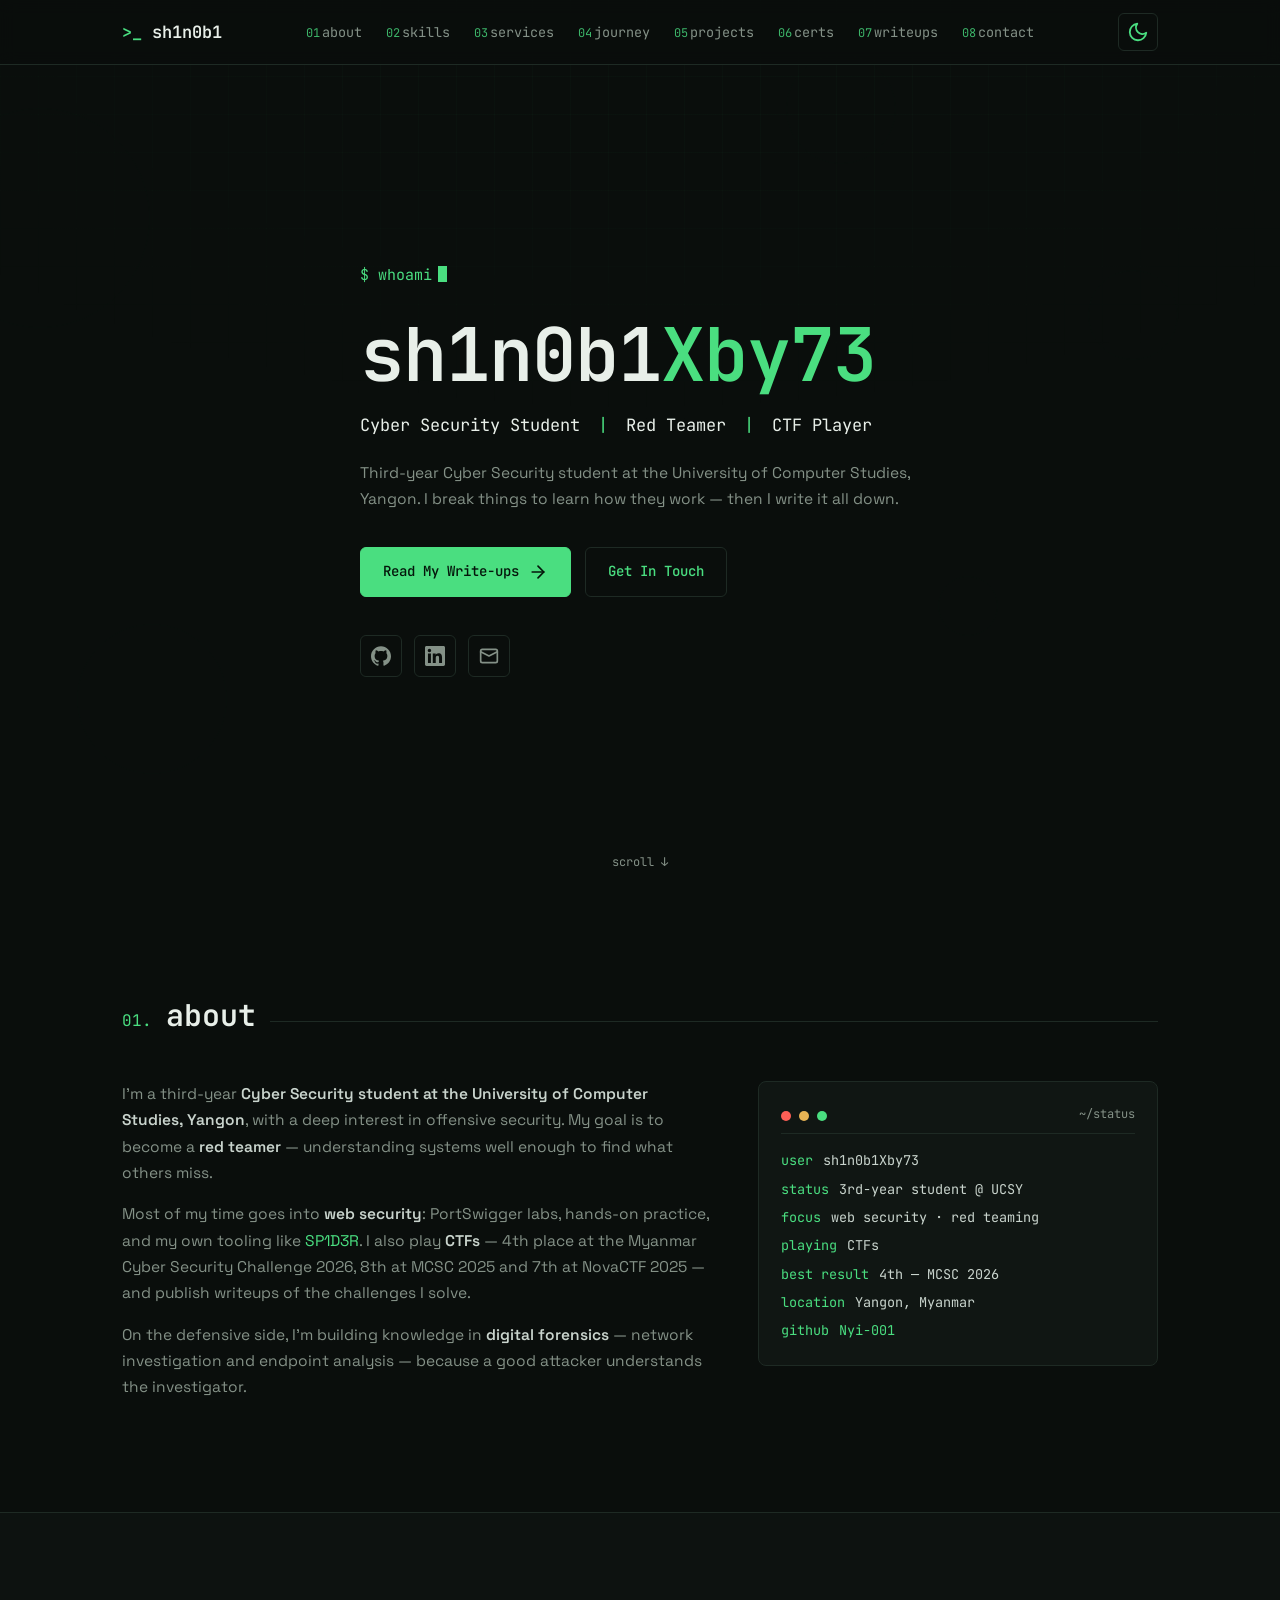
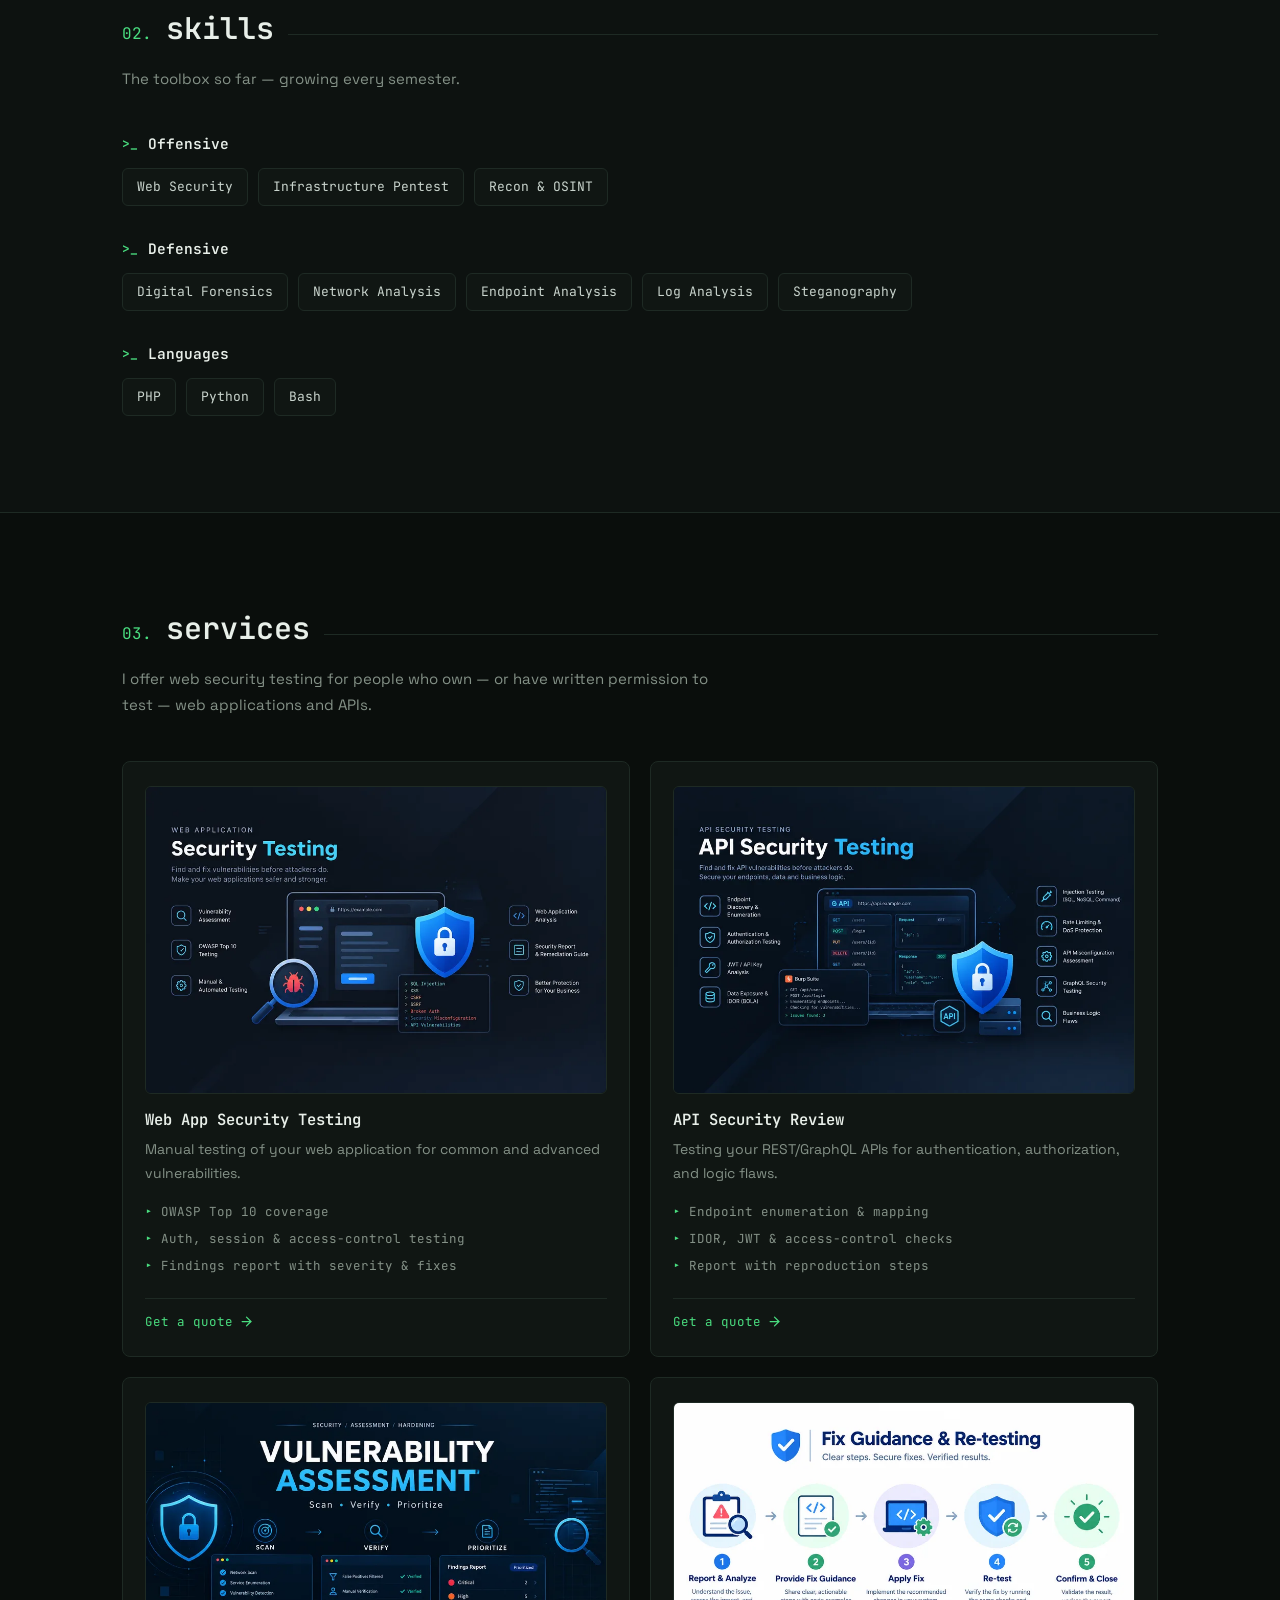
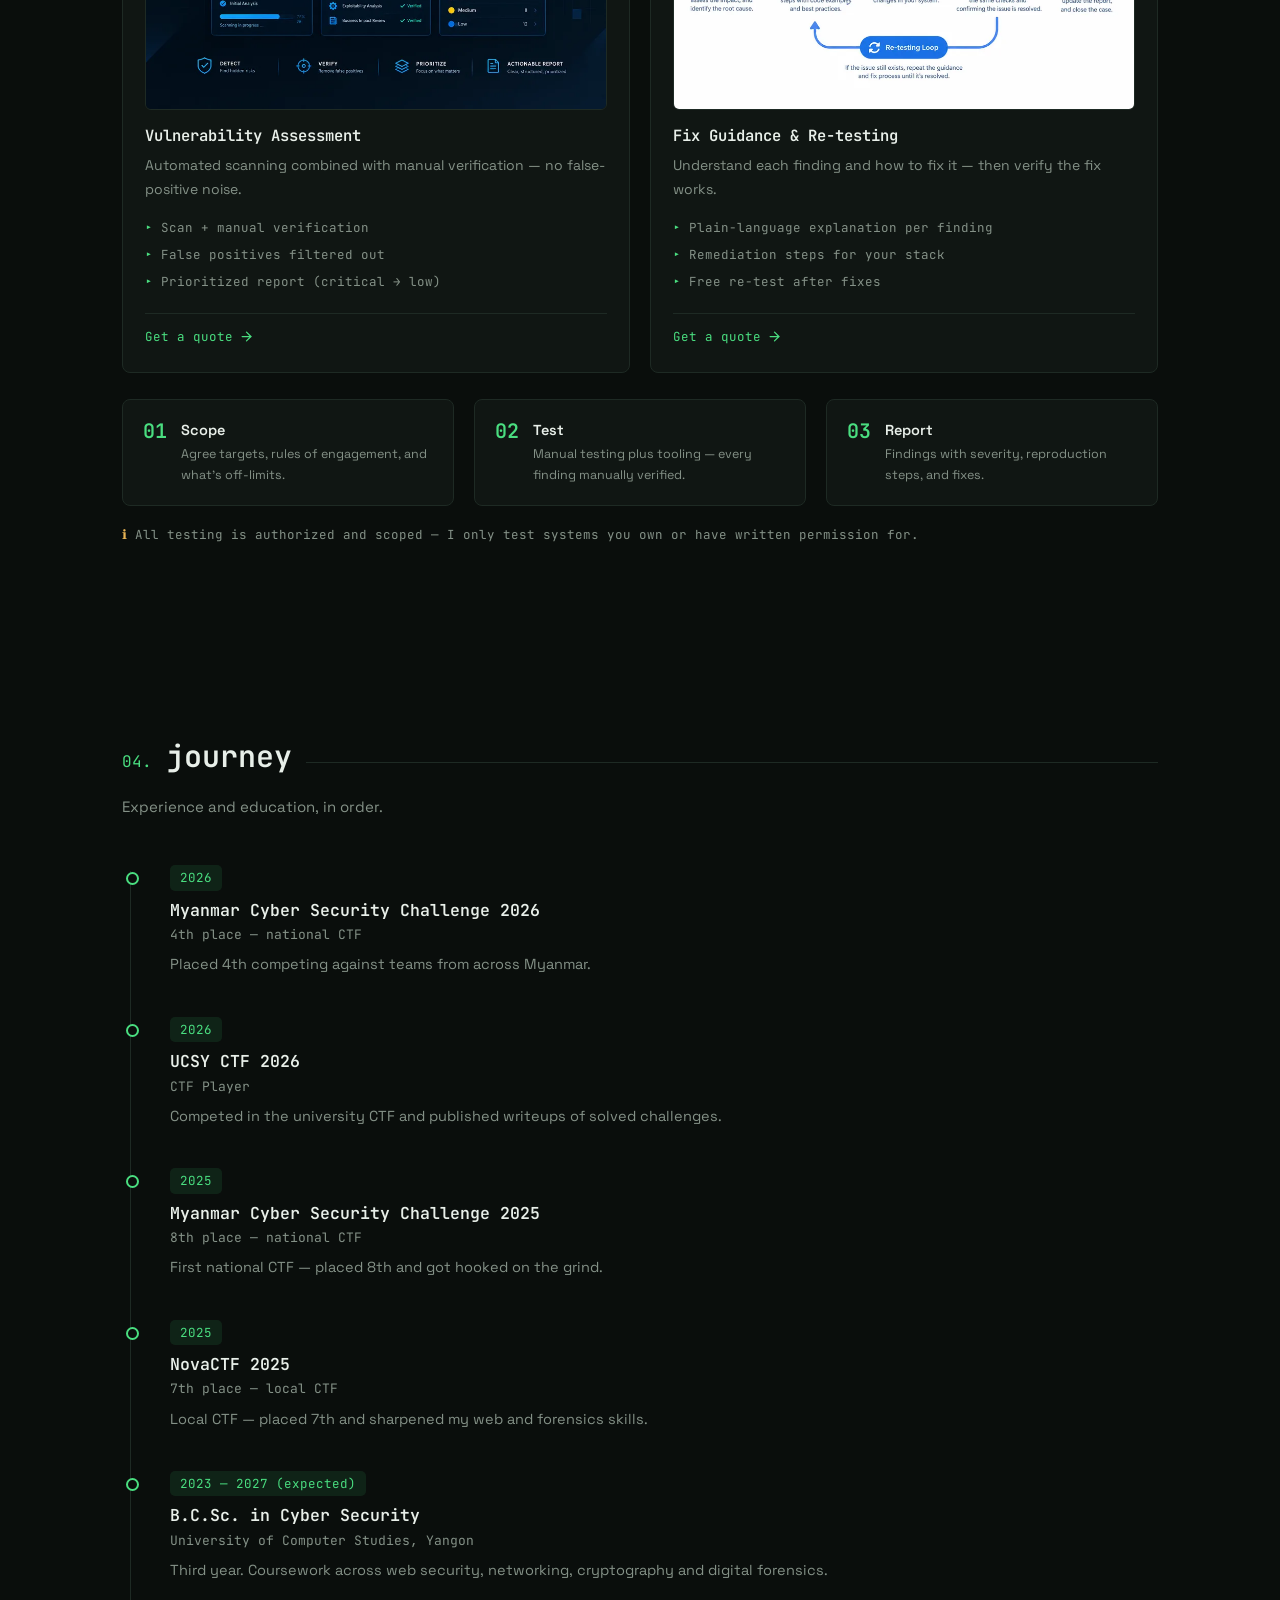
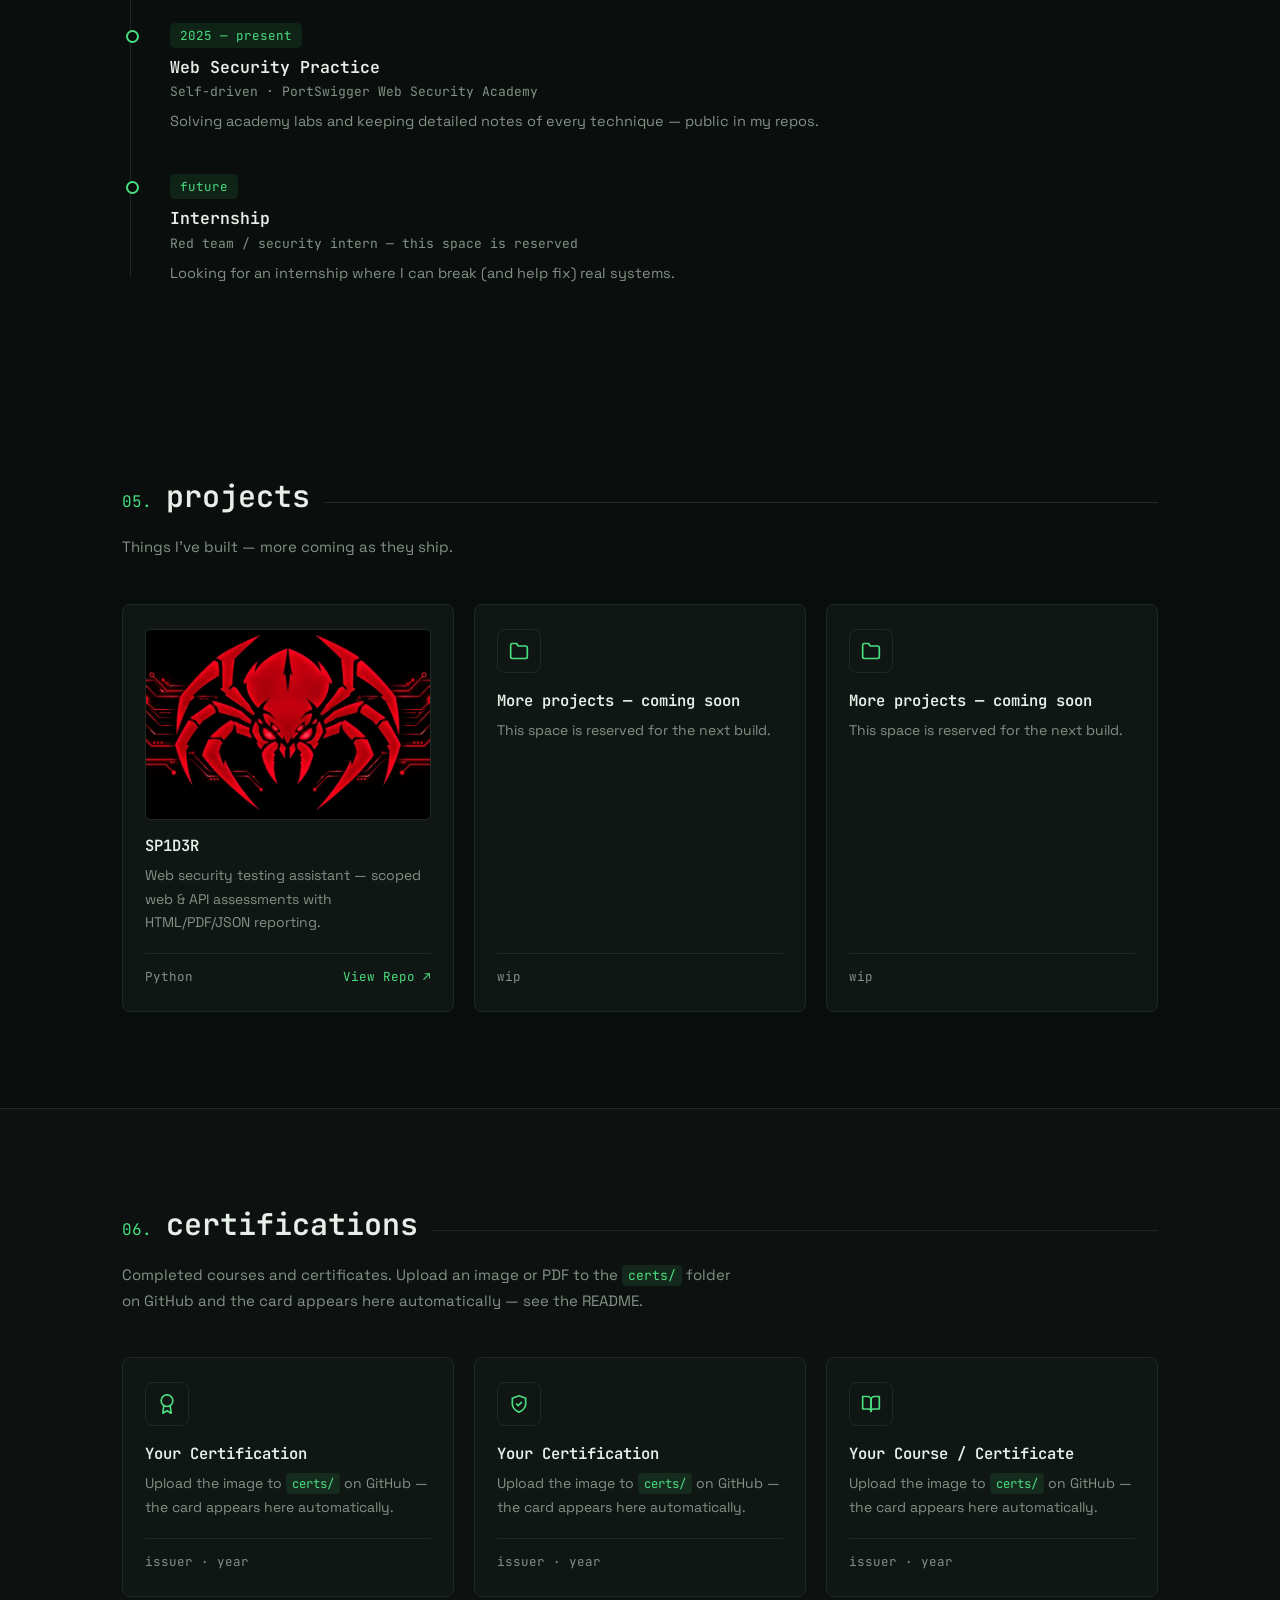
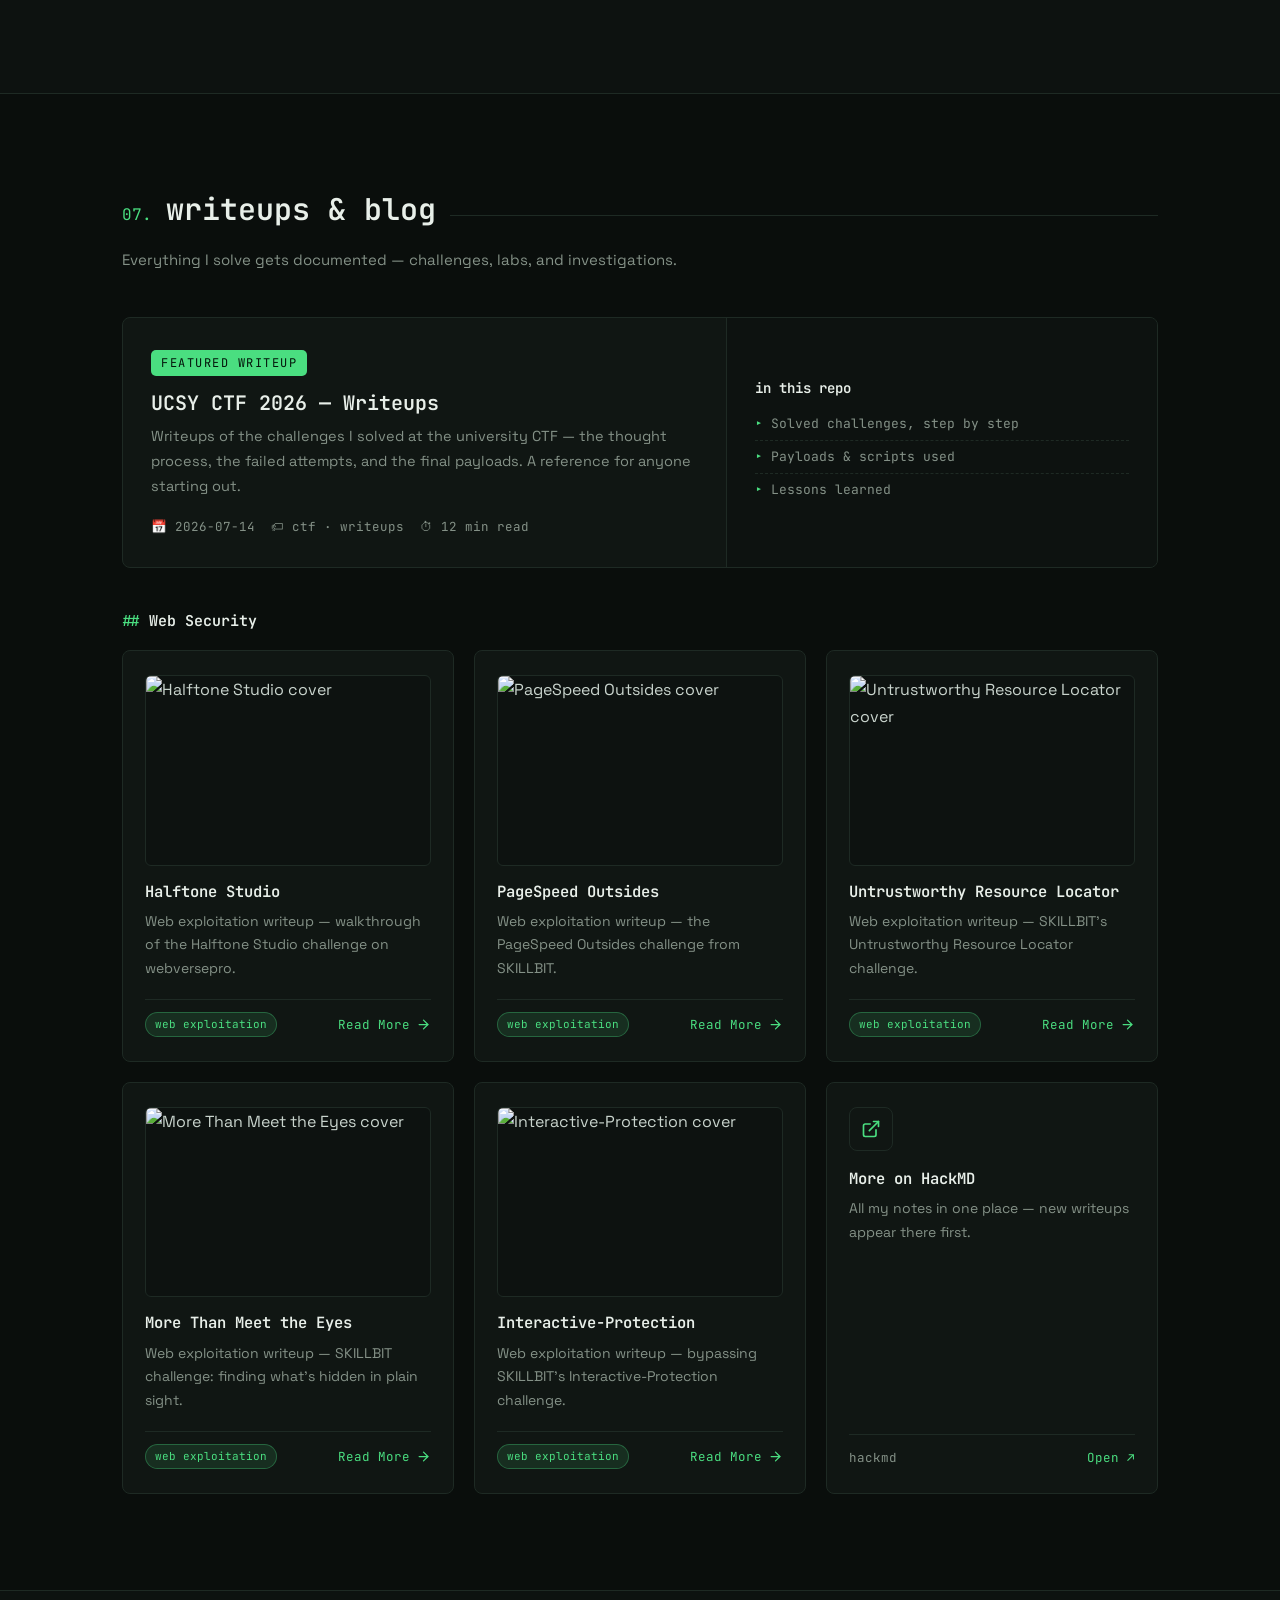
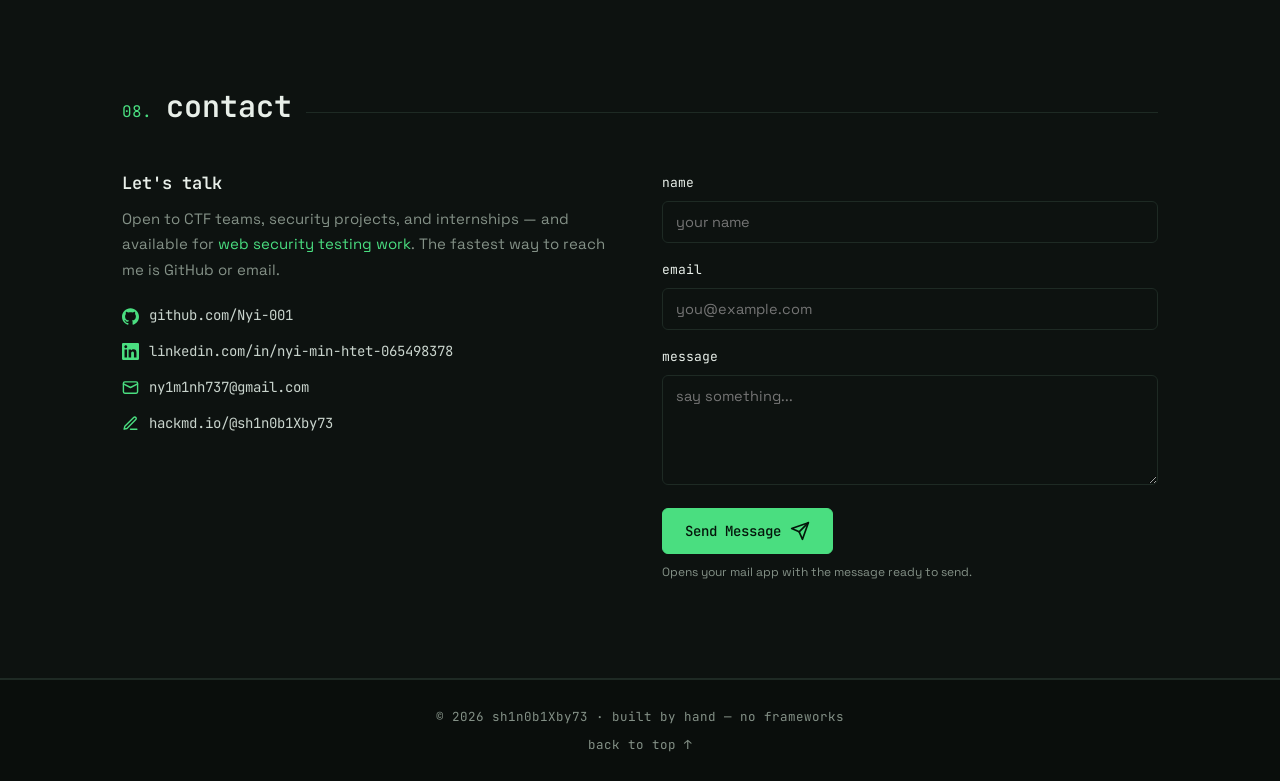
==== commit b88181a7: "Use uploaded dashboard images as service previews The four images uploaded to assets/ now show as th" ====
--- a/index.html
+++ b/index.html
@@ -194,7 +194,7 @@
       <div class="grid cols-2">
         <!-- copy a .card block to add a service -->
         <article class="card reveal cat-web">
-          <div class="art-tile"><svg viewBox="0 0 120 80" fill="none" stroke="currentColor" stroke-width="2" stroke-linecap="round" stroke-linejoin="round"><rect x="16" y="10" width="88" height="60" rx="5" opacity=".9"/><path d="M16 22h88" opacity=".7"/><circle cx="26" cy="16" r="1.6" fill="currentColor" stroke="none" opacity=".8"/><circle cx="32" cy="16" r="1.6" fill="currentColor" stroke="none" opacity=".8"/><circle cx="38" cy="16" r="1.6" fill="currentColor" stroke="none" opacity=".8"/><rect x="46" y="13" width="42" height="7" rx="3.5" opacity=".35"/><circle cx="58" cy="46" r="17" opacity=".85"/><ellipse cx="58" cy="46" rx="8" ry="17" opacity=".5"/><path d="M41 46h34" opacity=".5"/><rect x="86" y="50" width="13" height="11" rx="2" opacity=".9"/><path d="M89 50v-3.5a3.5 3.5 0 0 1 7 0V50" opacity=".9"/><path d="M22 52l4 4-4 4" opacity=".5"/><path d="M22 60h6" opacity=".35"/></svg></div>
+          <div class="preview"><img src="assets/service-web.webp" alt="Web security dashboard" loading="lazy"></div>
           <h3>Web App Security Testing</h3>
           <p>Manual testing of your web application for common and advanced vulnerabilities.</p>
           <ul class="svc-list">
@@ -206,7 +206,7 @@
         </article>
 
         <article class="card reveal cat-api">
-          <div class="art-tile"><svg viewBox="0 0 120 80" fill="none" stroke="currentColor" stroke-width="2" stroke-linecap="round" stroke-linejoin="round"><rect x="12" y="16" width="30" height="20" rx="3" opacity=".9"/><path d="M18 25h6" opacity=".6"/><path d="M18 30h10" opacity=".35"/><rect x="78" y="44" width="30" height="20" rx="3" opacity=".9"/><path d="M84 53h6" opacity=".6"/><path d="M84 58h10" opacity=".35"/><path d="M44 28l32 20" opacity=".55"/><path d="M74 46l6 4-6 4" opacity=".7"/><path d="M76 52l-32-20" opacity=".55"/><path d="M46 34l-6-4 6-4" opacity=".7"/><path d="M50 34c-5 0-8 3-8 8s3 8 8 8" opacity=".9"/><path d="M70 34c5 0 8 3 8 8s-3 8-8 8" opacity=".9"/><circle cx="56" cy="42" r="1.8" fill="currentColor" stroke="none" opacity=".8"/><circle cx="64" cy="42" r="1.8" fill="currentColor" stroke="none" opacity=".8"/><circle cx="60" cy="50" r="1.8" fill="currentColor" stroke="none" opacity=".8"/></svg></div>
+          <div class="preview"><img src="assets/service-api.webp" alt="API security dashboard" loading="lazy"></div>
           <h3>API Security Review</h3>
           <p>Testing your REST/GraphQL APIs for authentication, authorization, and logic flaws.</p>
           <ul class="svc-list">
@@ -218,7 +218,7 @@
         </article>
 
         <article class="card reveal cat-network">
-          <div class="art-tile"><svg viewBox="0 0 120 80" fill="none" stroke="currentColor" stroke-width="2" stroke-linecap="round" stroke-linejoin="round"><path d="M60 12l28 10v24c0 15-12 26-28 31-16-5-28-16-28-31V22z" opacity=".9" fill="currentColor" fill-opacity=".06"/><path d="M52 46l7-9-4 12 8-10" opacity=".9"/><circle cx="72" cy="52" r="10" opacity=".8"/><path d="M80 60l13 13" opacity=".8"/><circle cx="44" cy="28" r="2" fill="currentColor" stroke="none" opacity=".8"/><circle cx="82" cy="24" r="2" fill="currentColor" stroke="none" opacity=".8"/></svg></div>
+          <div class="preview"><img src="assets/service-vuln.webp" alt="Vulnerability assessment dashboard" loading="lazy"></div>
           <h3>Vulnerability Assessment</h3>
           <p>Automated scanning combined with manual verification — no false-positive noise.</p>
           <ul class="svc-list">
@@ -230,7 +230,7 @@
         </article>
 
         <article class="card reveal cat-general">
-          <div class="art-tile"><svg viewBox="0 0 120 80" fill="none" stroke="currentColor" stroke-width="2" stroke-linecap="round" stroke-linejoin="round"><path d="M60 12l28 10v24c0 15-12 26-28 31-16-5-28-16-28-31V22z" opacity=".9" fill="currentColor" fill-opacity=".06"/><path d="M50 40l7 7 13-15" opacity=".9"/><rect x="28" y="58" width="18" height="5" rx="2.5" opacity=".7" transform="rotate(-40 37 60)"/><rect x="86" y="56" width="14" height="5" rx="2.5" opacity=".5" transform="rotate(45 93 58)"/><circle cx="36" cy="24" r="2" fill="currentColor" stroke="none" opacity=".7"/><circle cx="84" cy="26" r="2" fill="currentColor" stroke="none" opacity=".7"/></svg></div>
+          <div class="preview"><img src="assets/service-fix.webp" alt="Fix guidance dashboard" loading="lazy"></div>
           <h3>Fix Guidance &amp; Re-testing</h3>
           <p>Understand each finding and how to fix it — then verify the fix works.</p>
           <ul class="svc-list">
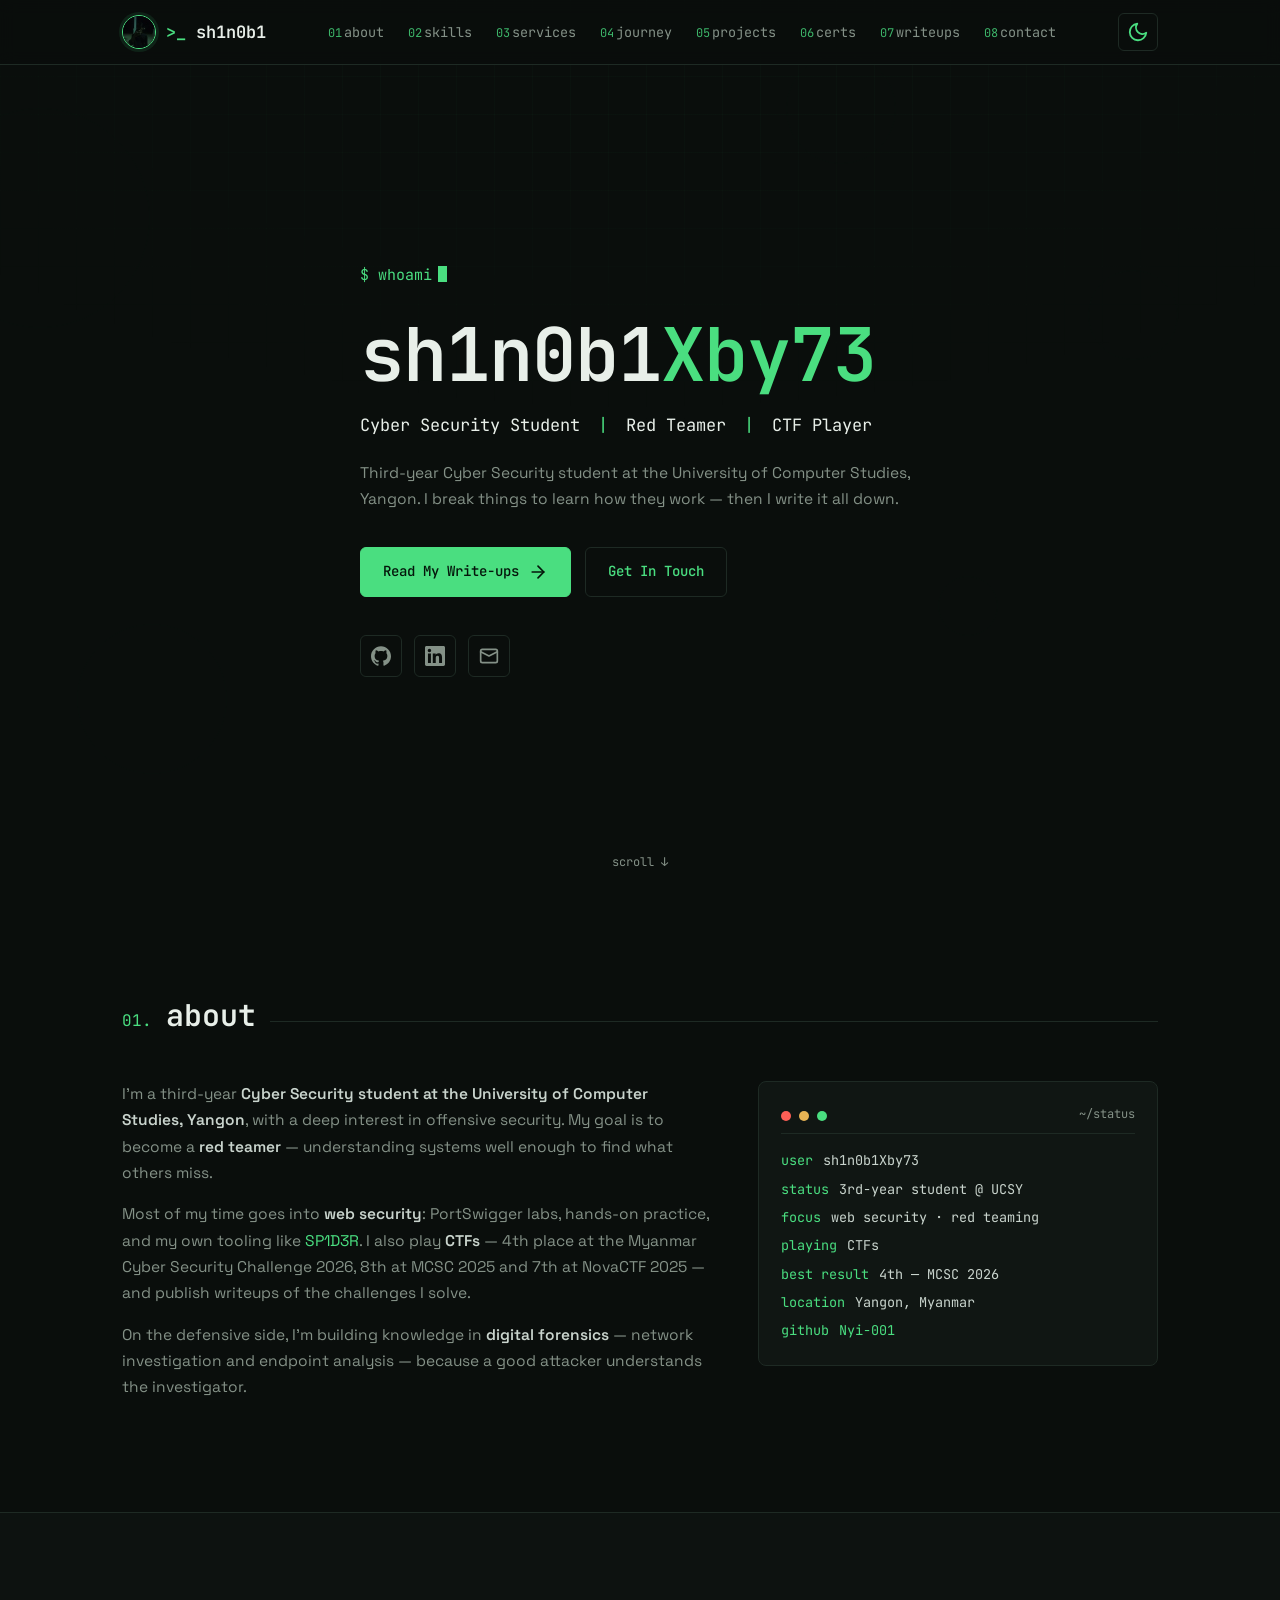
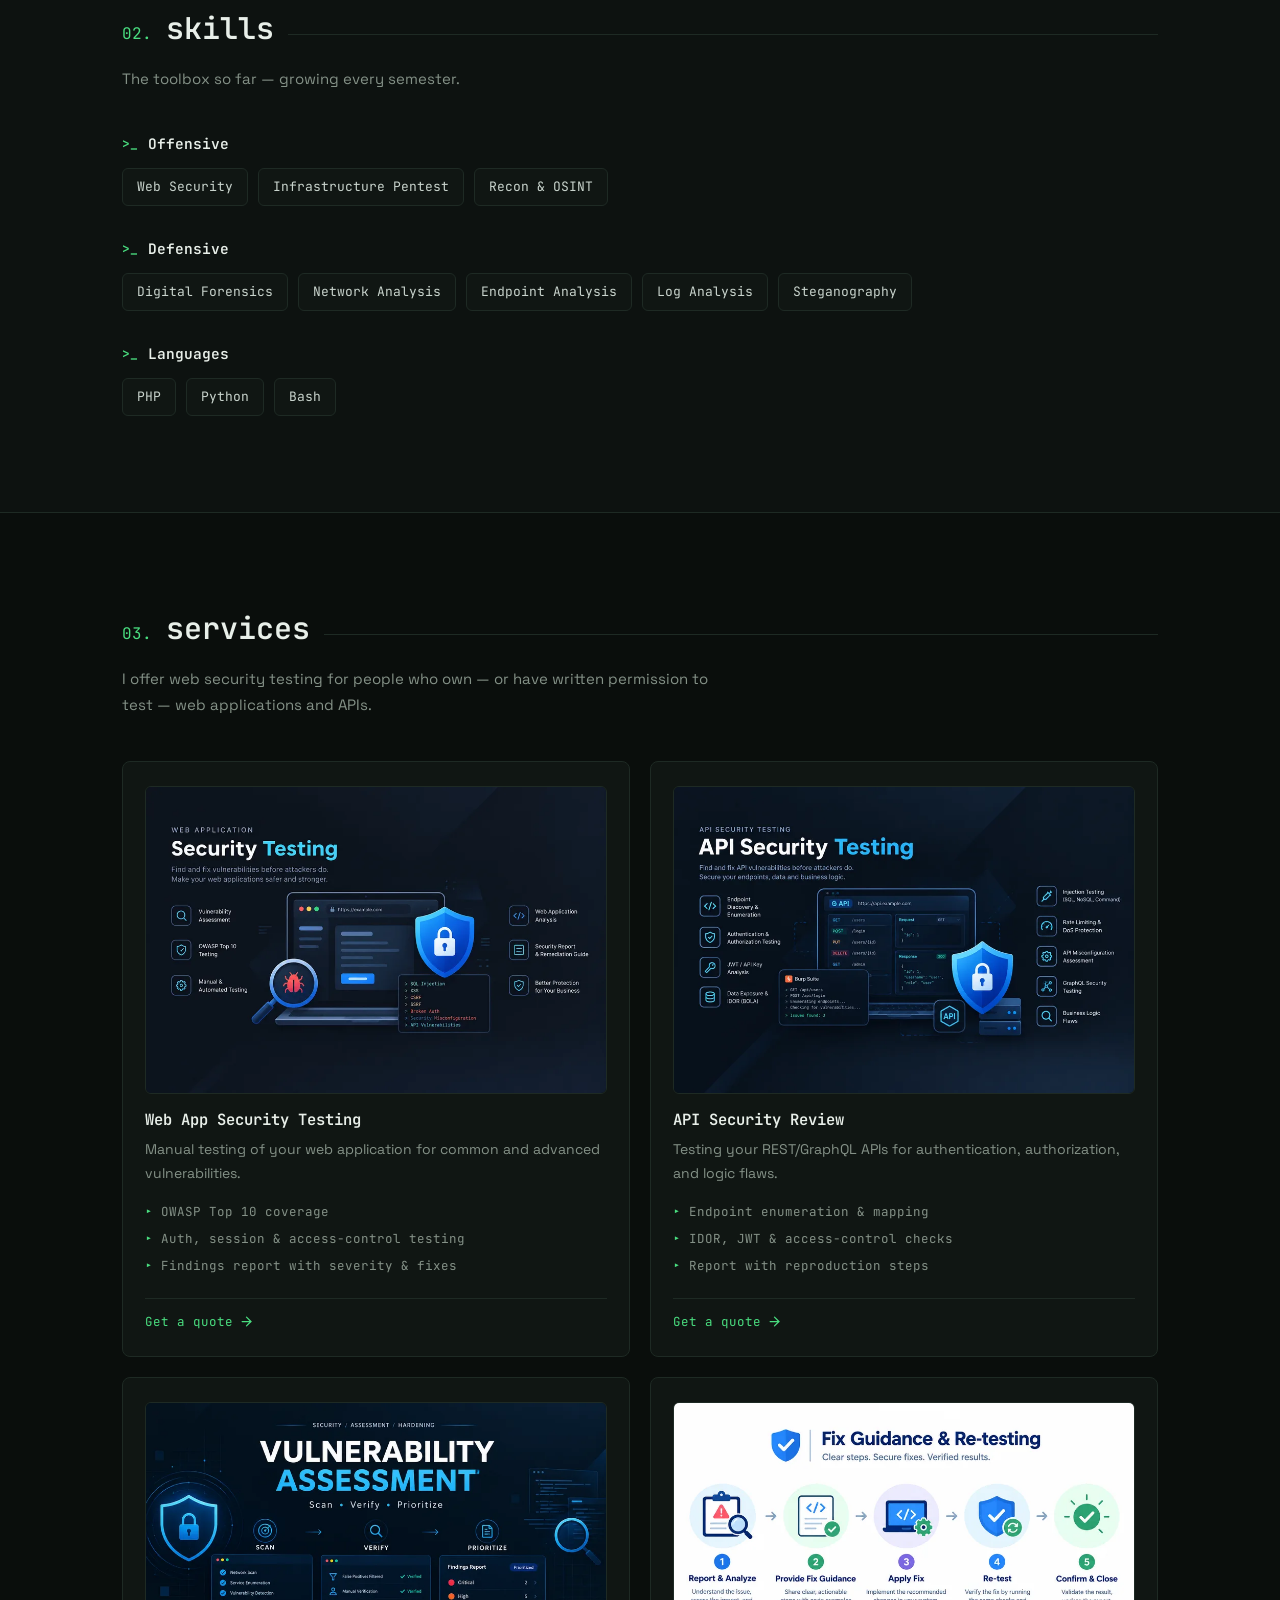
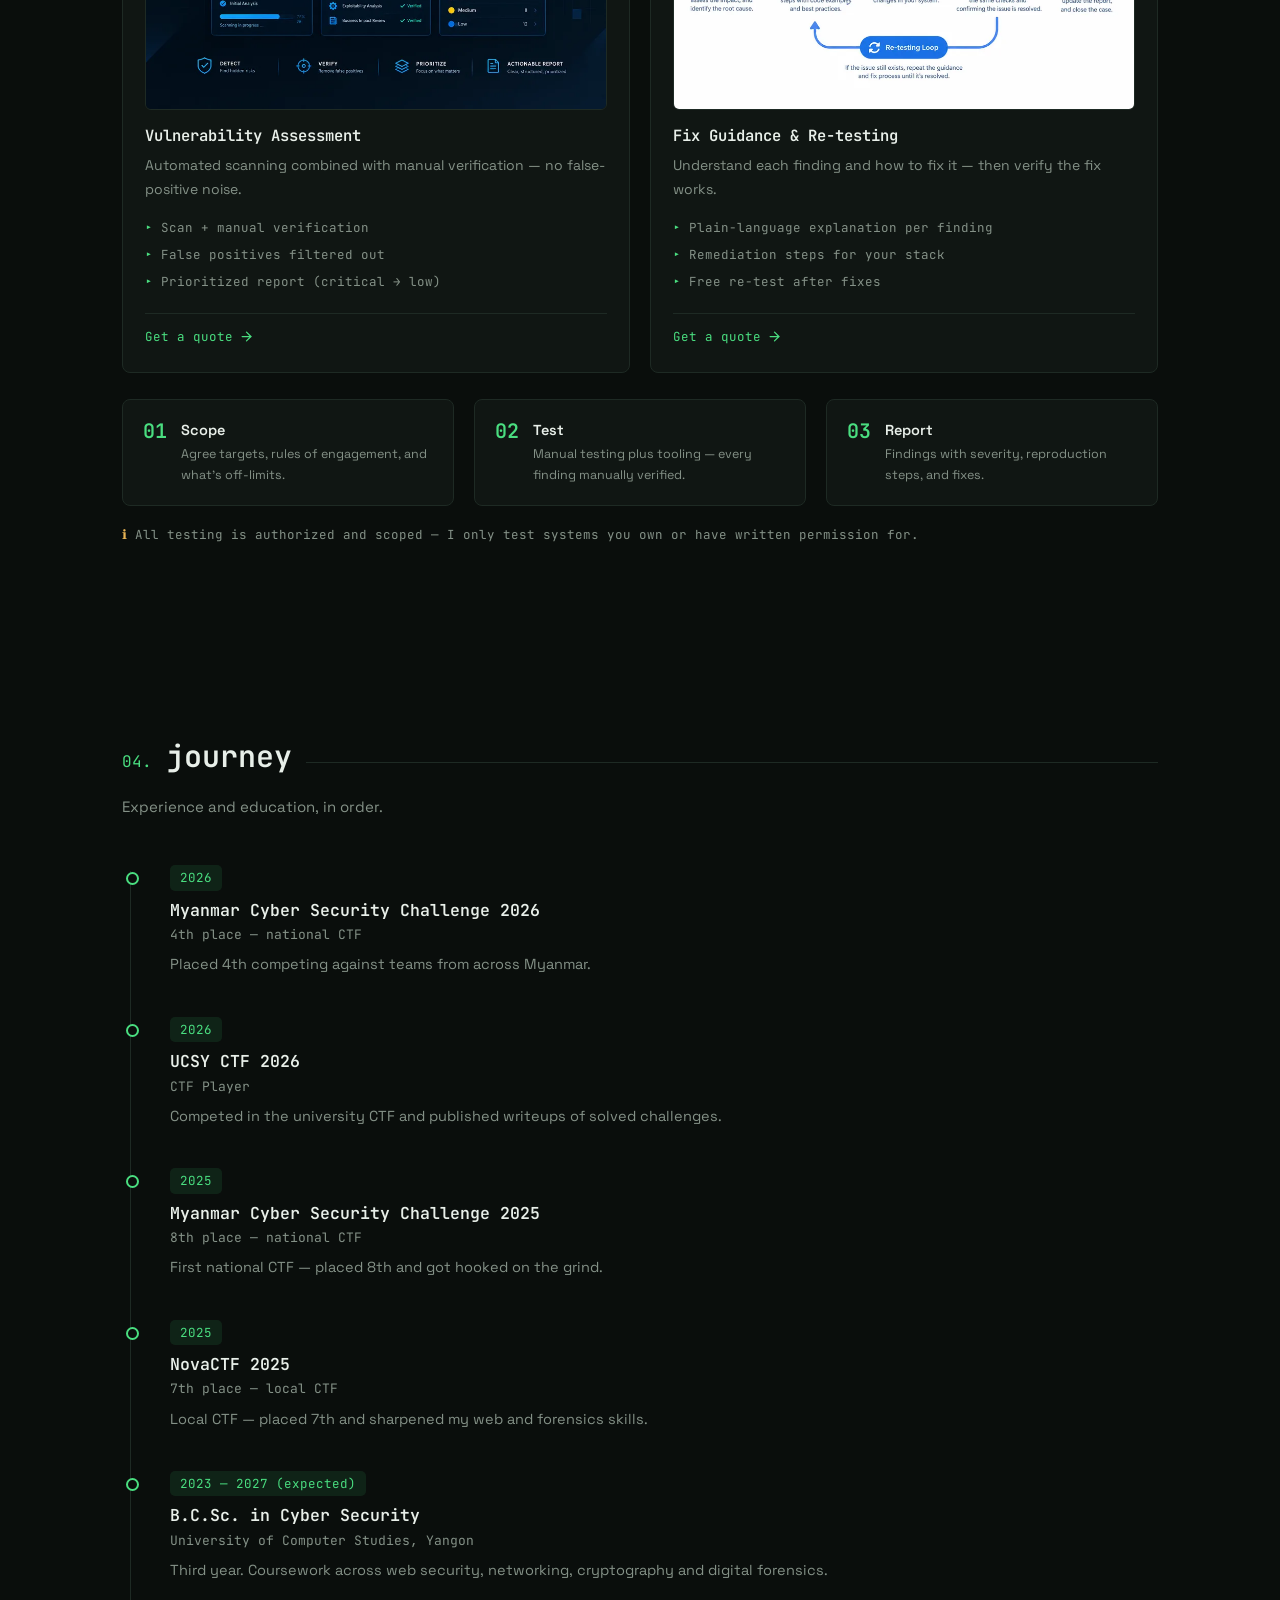
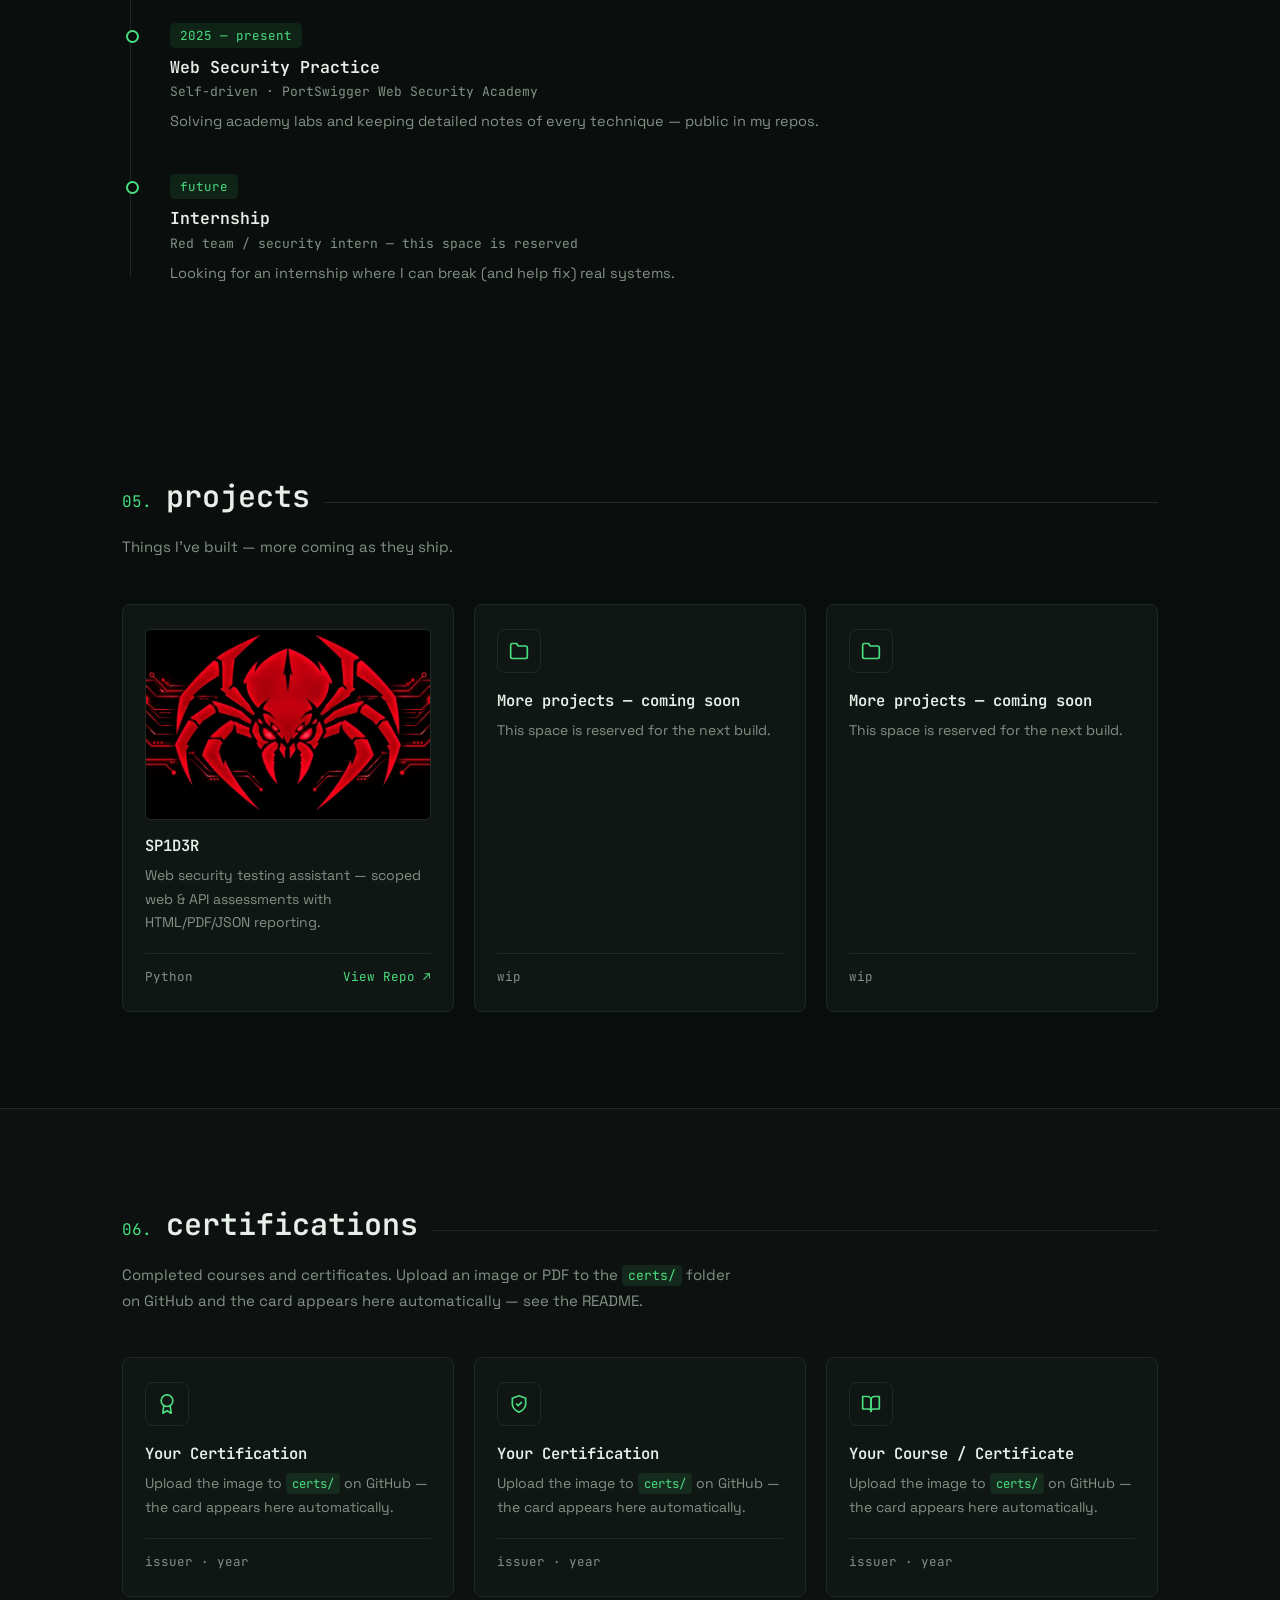
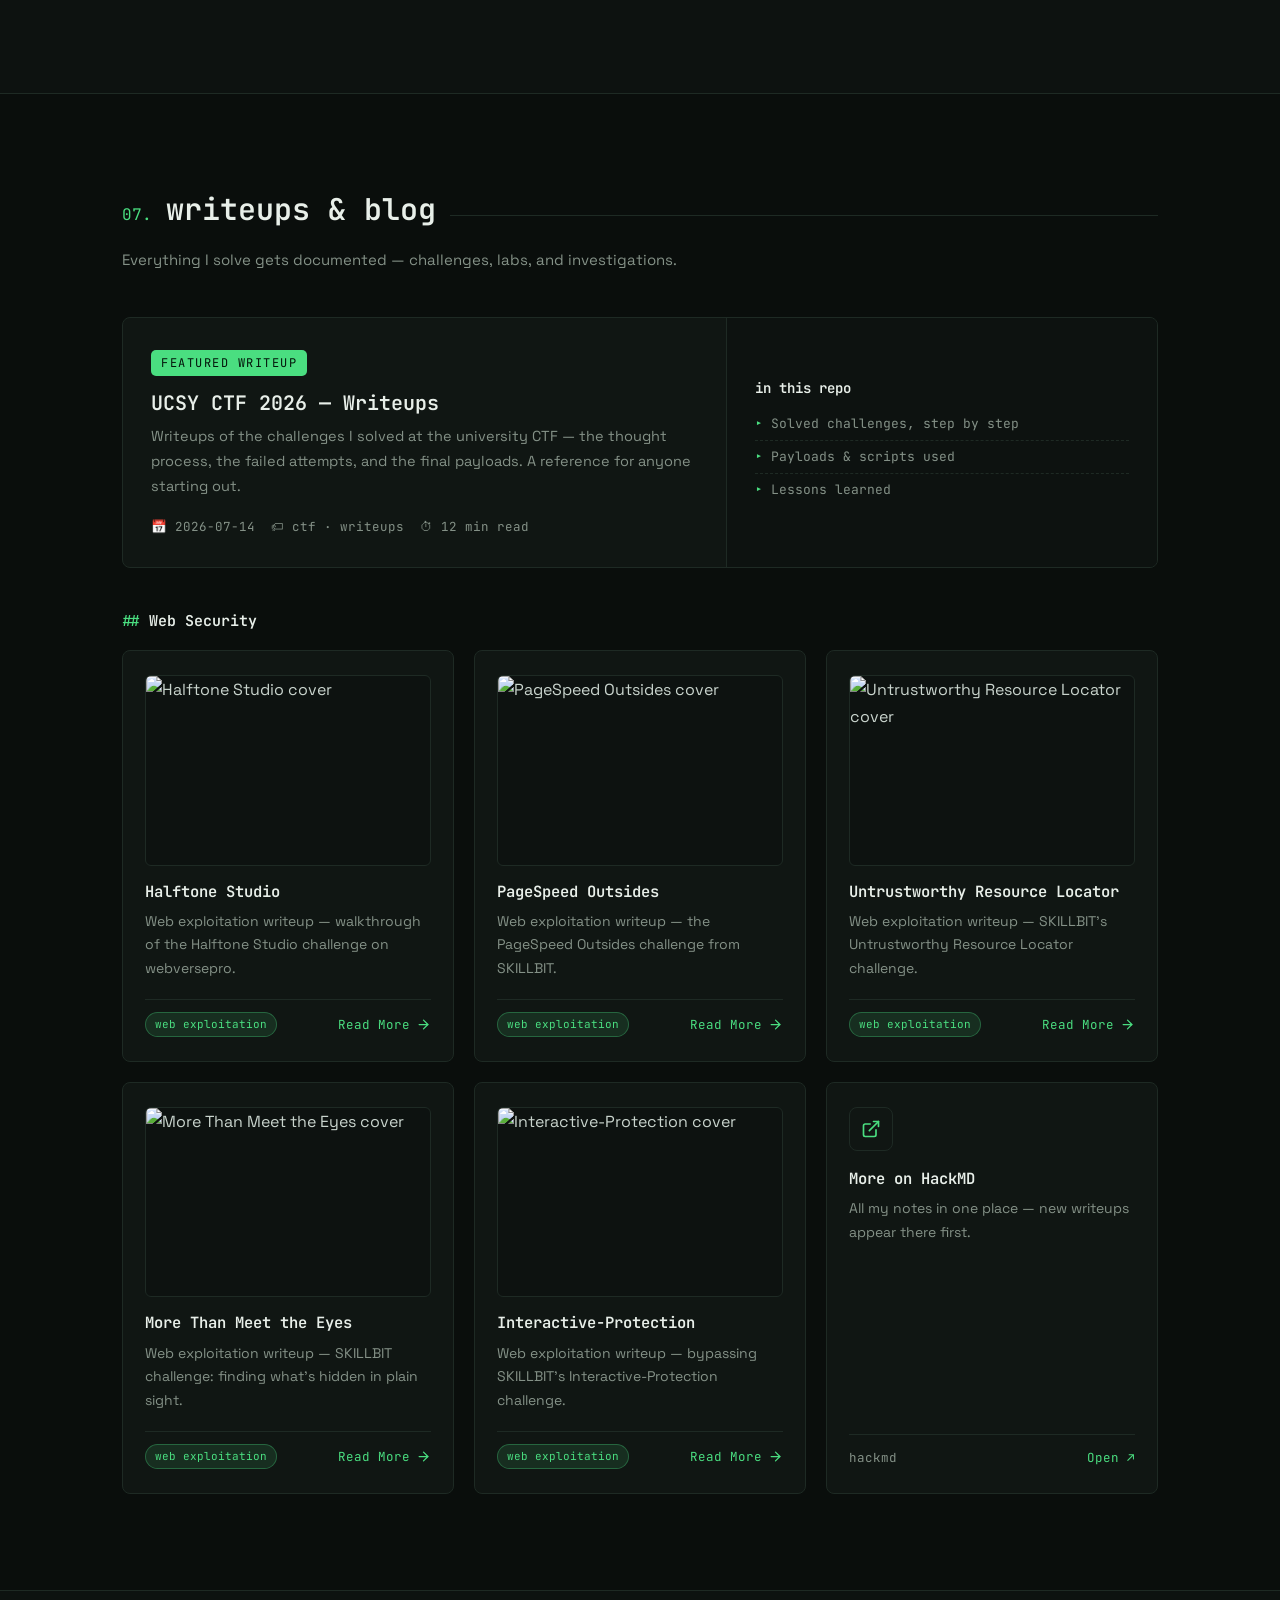
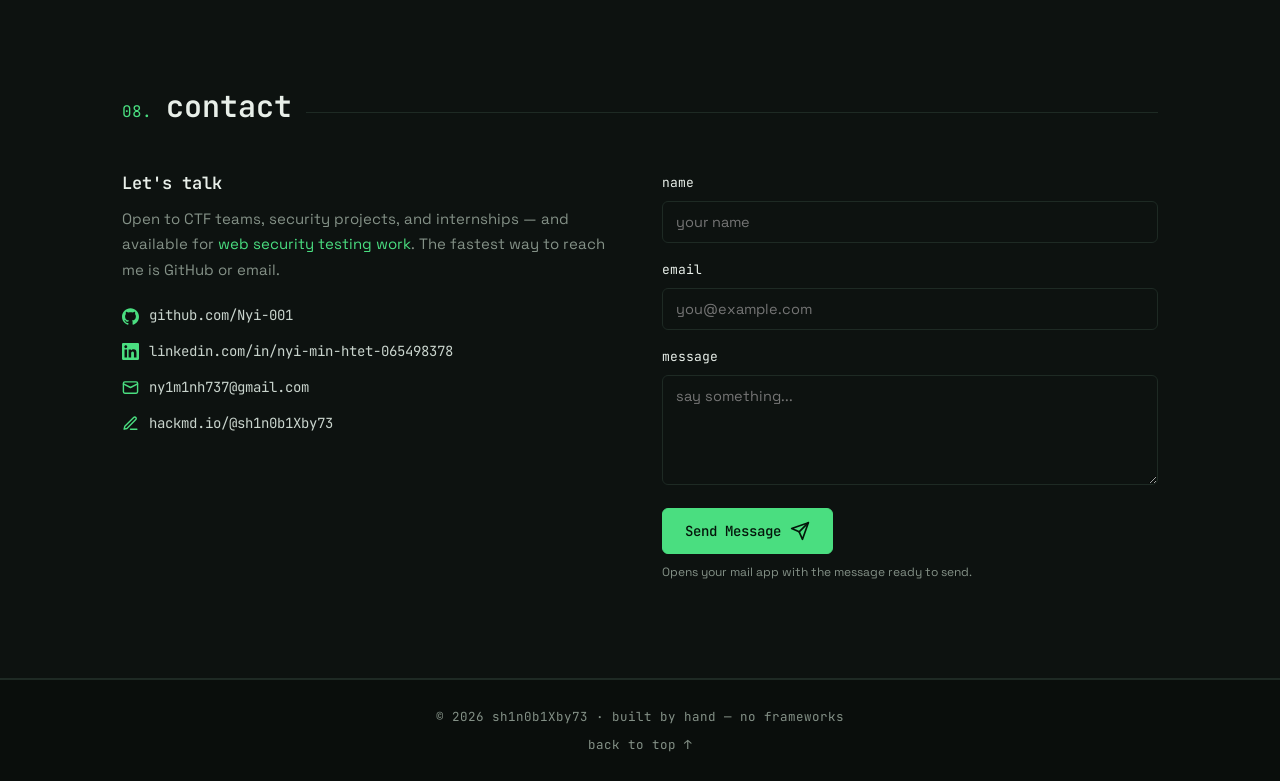
==== commit 6b419df5: "Add profile photo avatar to top-left of navbar Round avatar (34px, accent ring) beside the logo on t" ====
--- a/index.html
+++ b/index.html
@@ -37,7 +37,7 @@
      ============================================================ -->
 <nav class="navbar" aria-label="Primary">
   <div class="nav-inner">
-    <a href="#top" class="logo"><span class="prompt">&gt;_</span> sh1n0b1</a>
+    <a href="#top" class="logo"><img class="nav-avatar" src="assets/photo.webp" alt="sh1n0b1Xby73 profile photo"><span><span class="prompt">&gt;_</span> sh1n0b1</span></a>
     <ul class="nav-links" id="navLinks">
       <li><a href="#about"><span class="num">01</span>about</a></li>
       <li><a href="#skills"><span class="num">02</span>skills</a></li>
--- a/style.css
+++ b/style.css
@@ -191,9 +191,18 @@
   gap: 16px;
 }
 
-.logo { font-family: var(--mono); font-size: 17px; font-weight: 600; color: var(--heading); }
+.logo { font-family: var(--mono); font-size: 17px; font-weight: 600; color: var(--heading); display: inline-flex; align-items: center; gap: 10px; }
 .logo:hover { text-decoration: none; }
 .logo .prompt { color: var(--accent); }
+
+/* round profile photo in the top-left of the navbar */
+.nav-avatar {
+  width: 34px; height: 34px;
+  border-radius: 50%;
+  object-fit: cover;
+  border: 1.5px solid var(--accent);
+  box-shadow: 0 0 0 3px var(--accent-dim);
+}
 
 .nav-links { display: flex; gap: 24px; list-style: none; }
 .nav-links a {
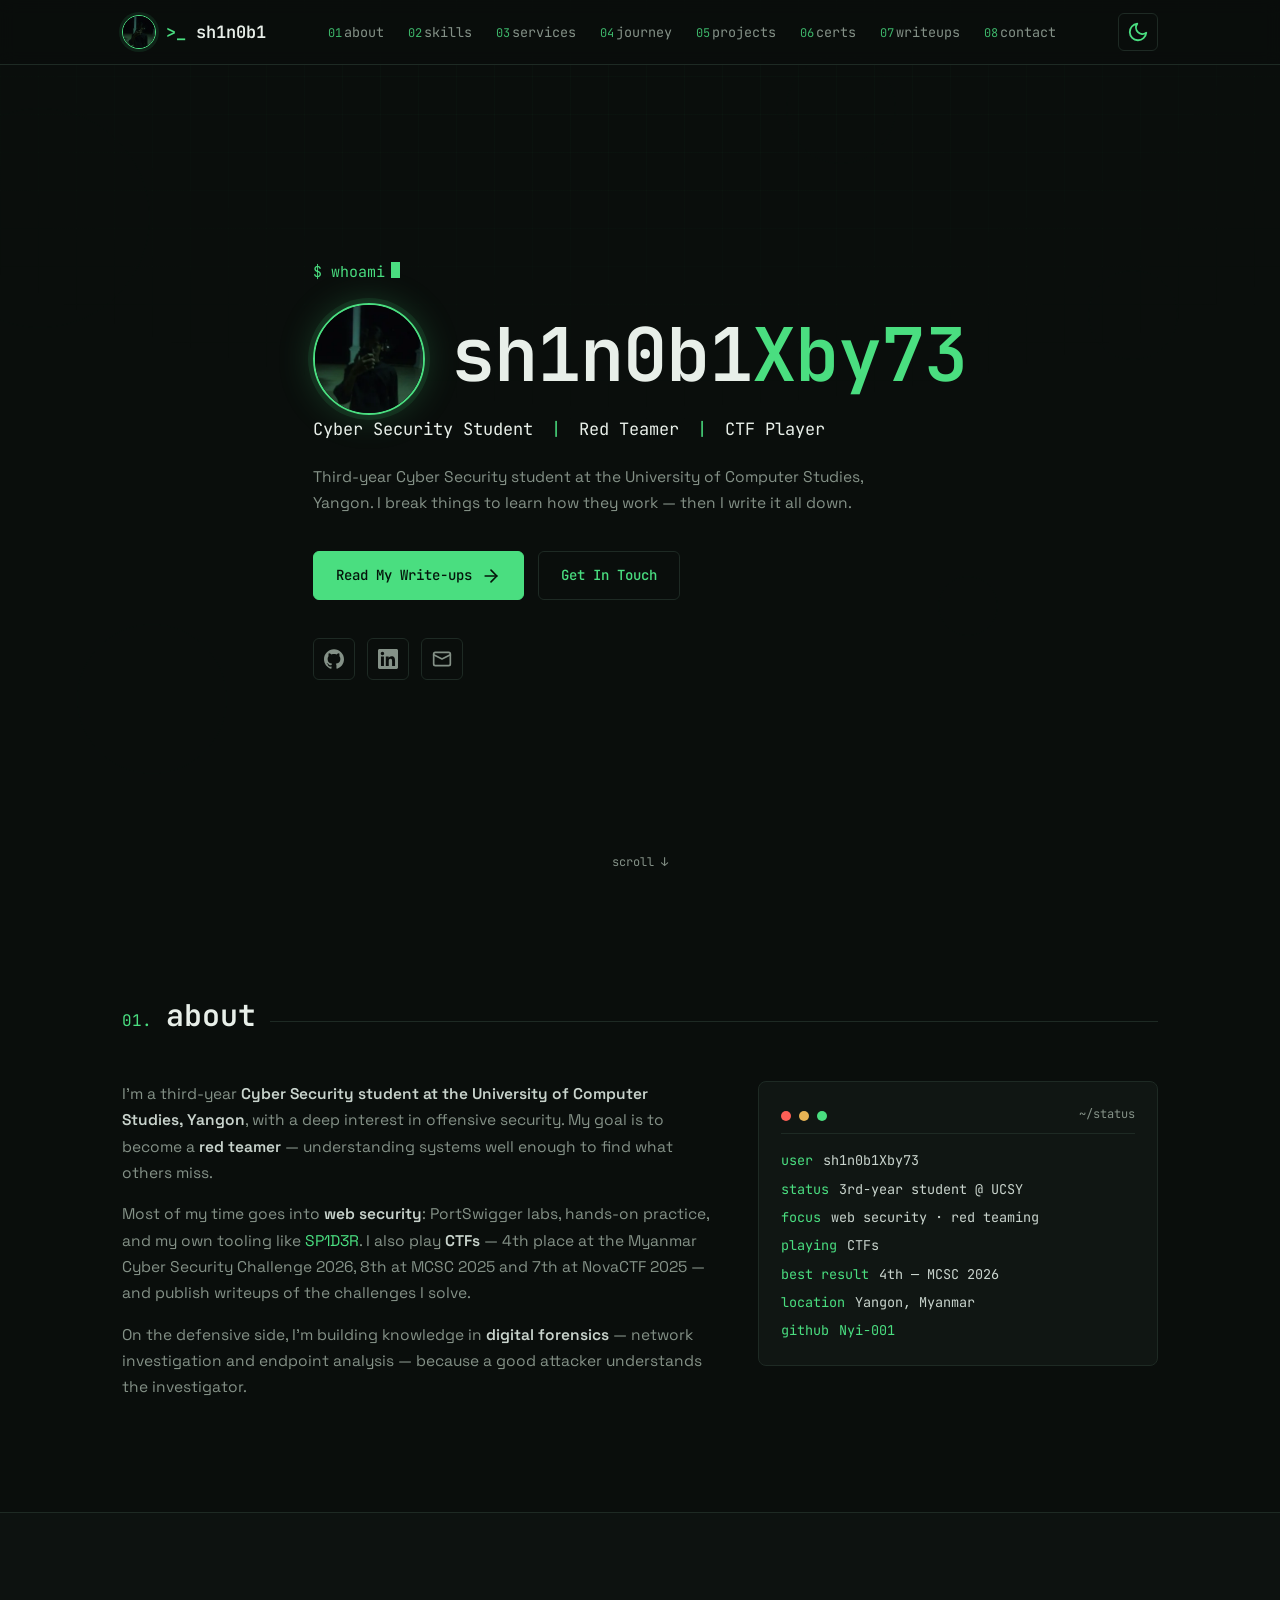
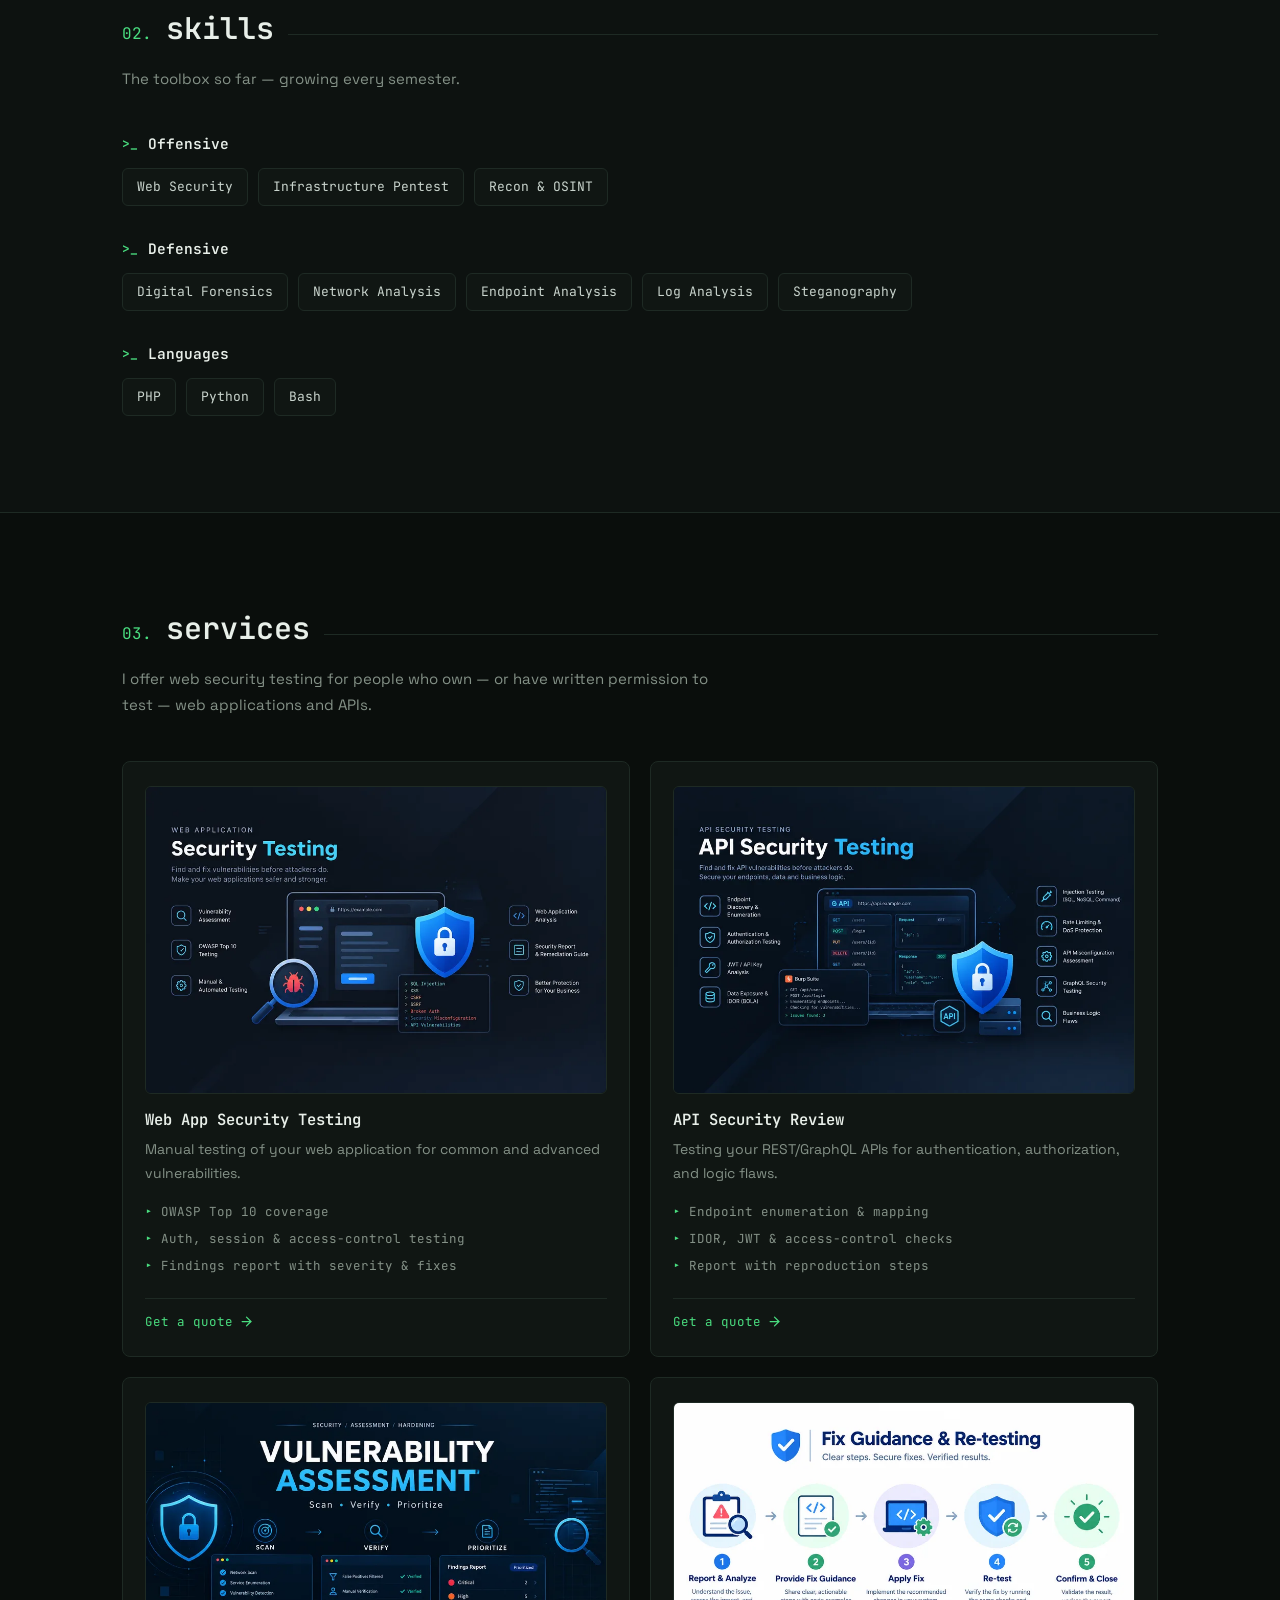
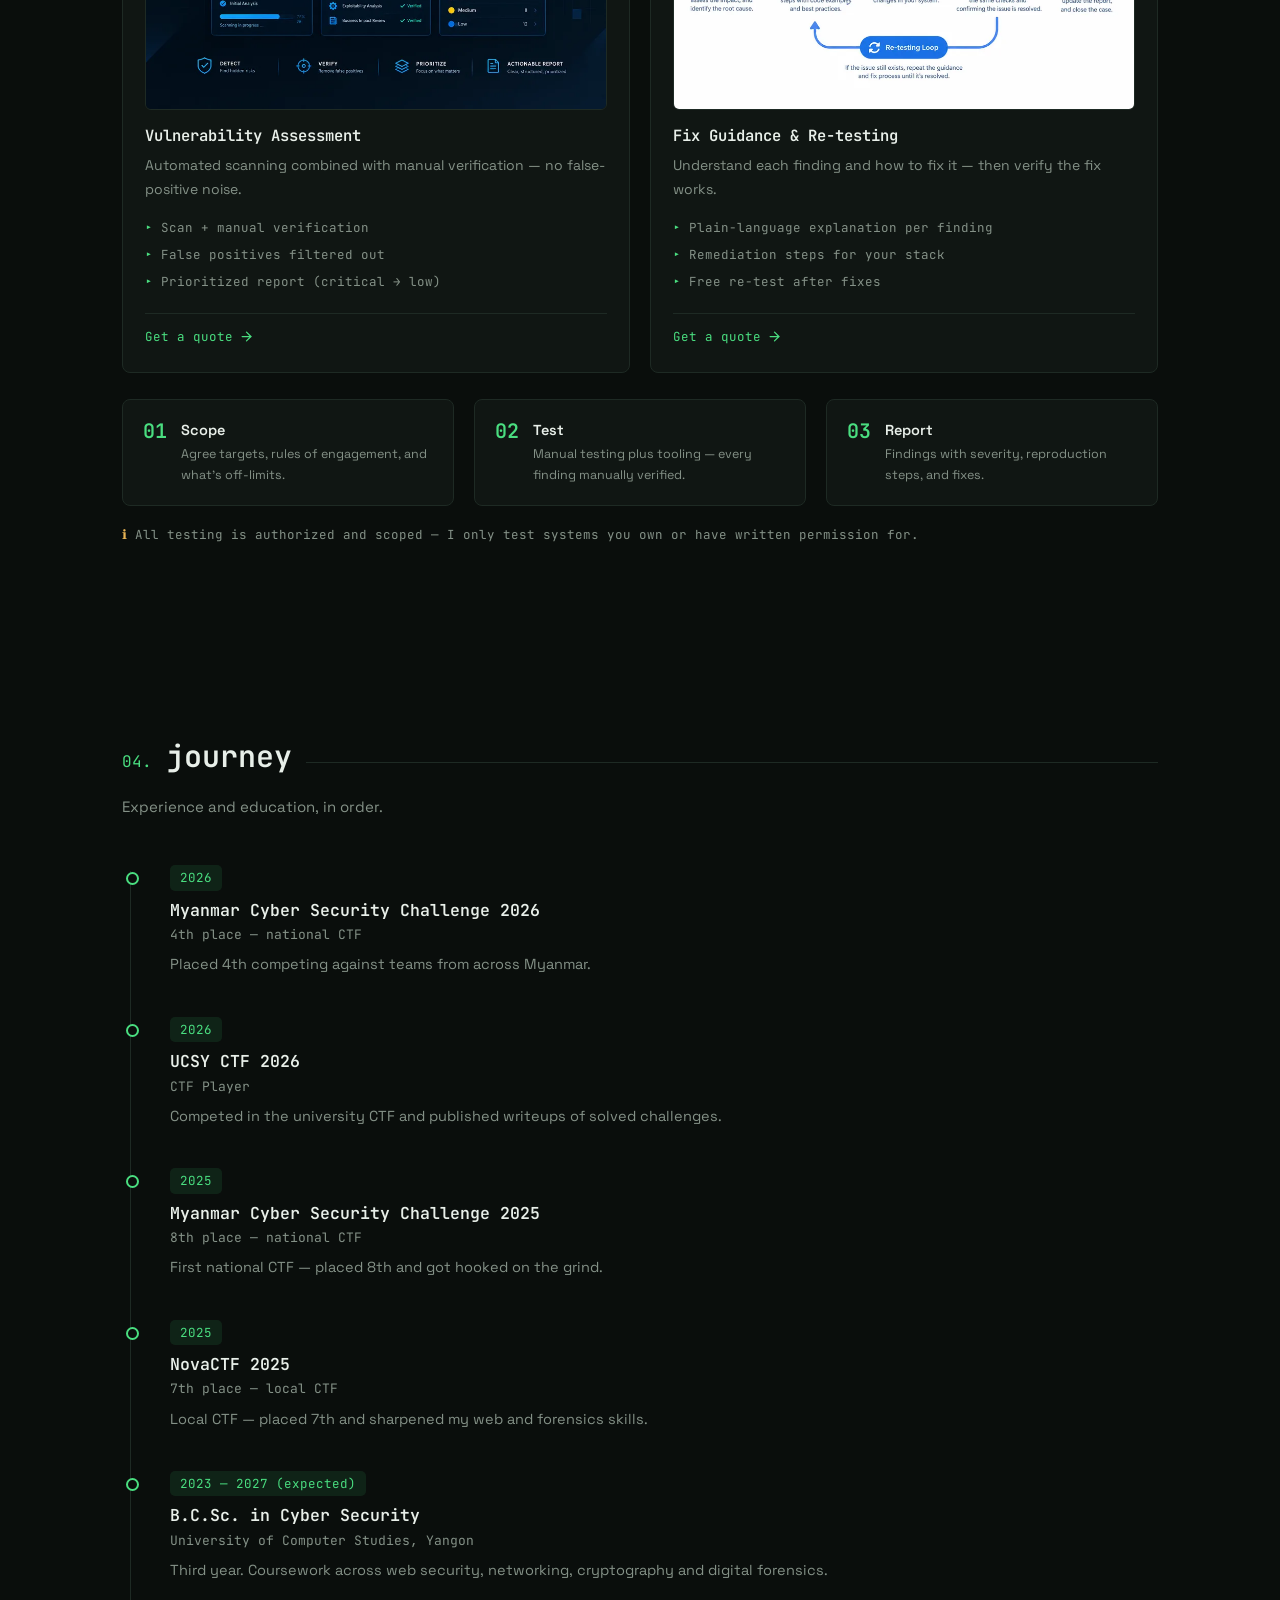
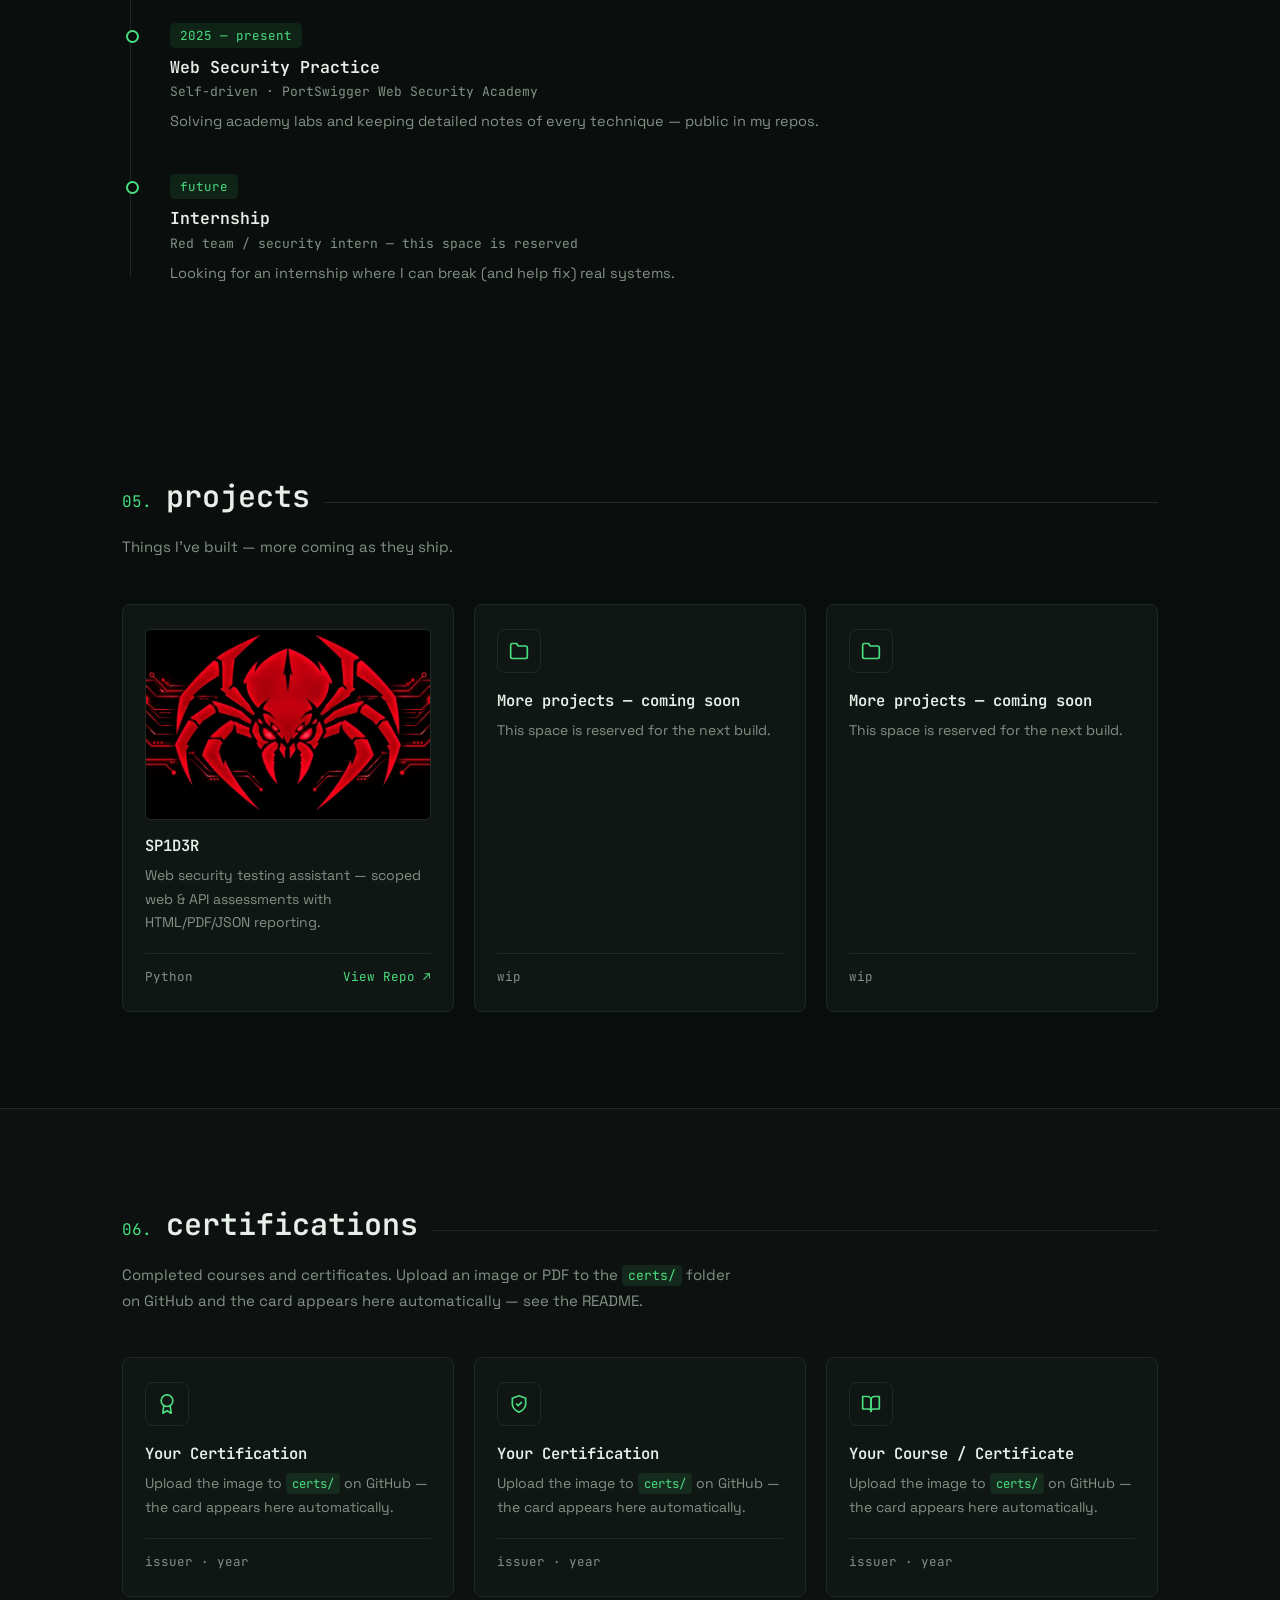
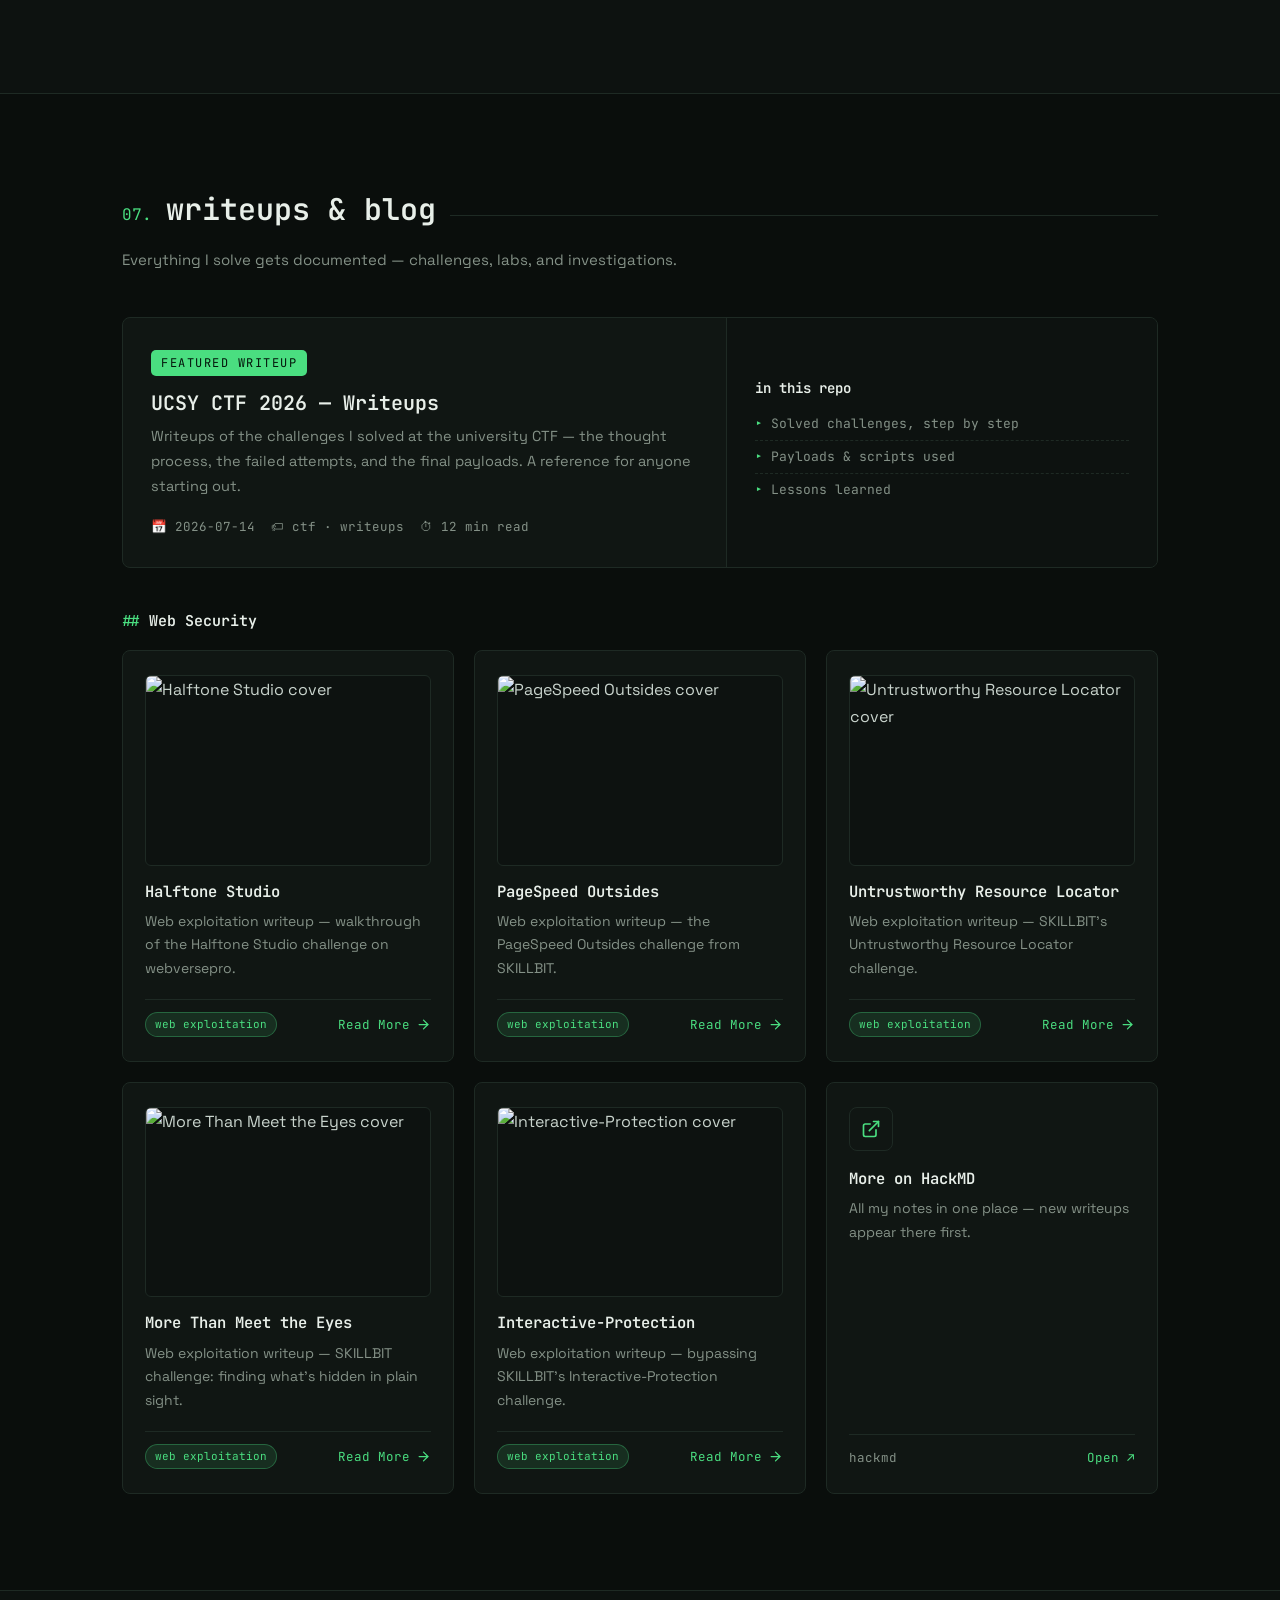
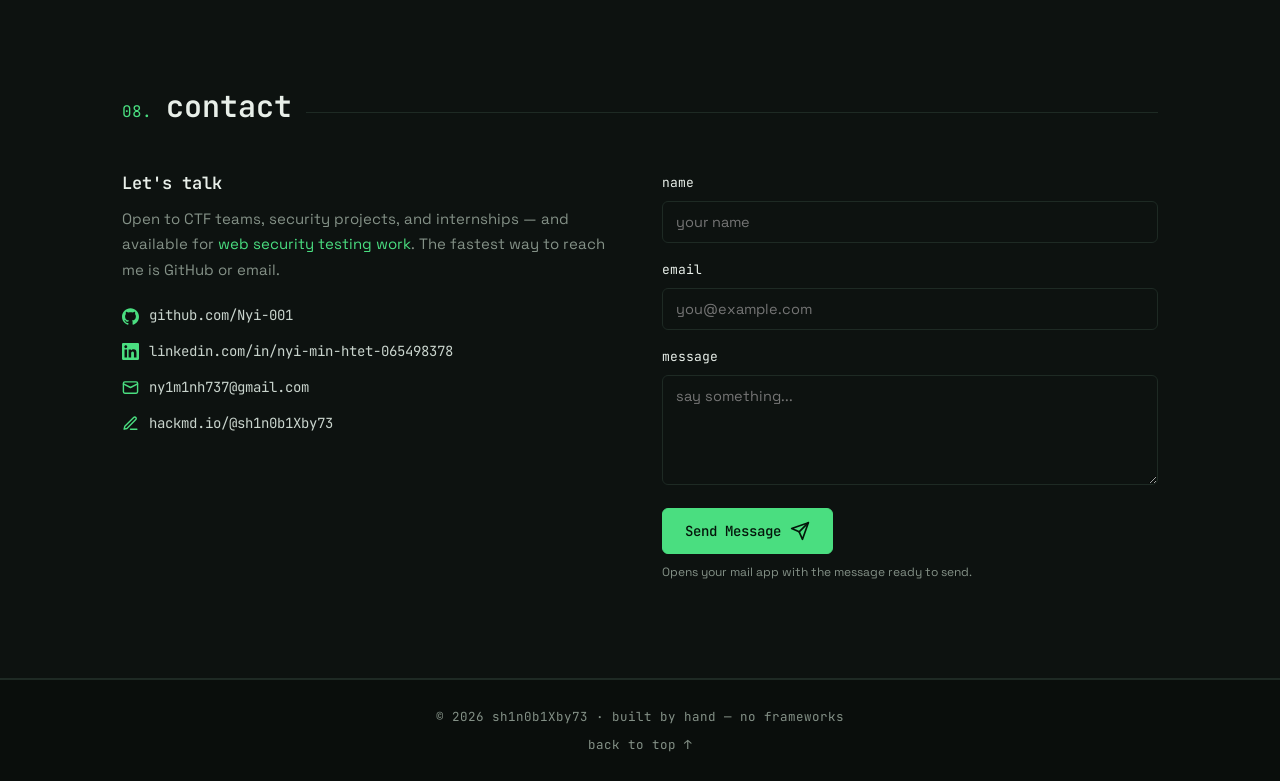
==== commit b335a53b: "Hero: circular profile photo beside the sh1n0b1Xby73 name Avatar sits next to the big hero name in a" ====
--- a/index.html
+++ b/index.html
@@ -68,7 +68,10 @@
   <section class="hero" id="top">
     <div class="container">
       <p class="prompt-line reveal">$ whoami<span class="cursor">&nbsp;</span></p>
-      <h1 class="reveal">sh1n0b1<span class="accent">Xby73</span></h1>
+      <div class="hero-name reveal">
+        <img class="hero-avatar" src="assets/photo.webp" alt="sh1n0b1Xby73">
+        <h1>sh1n0b1<span class="accent">Xby73</span></h1>
+      </div>
       <p class="title reveal">
         Cyber Security Student <span class="sep">|</span> Red Teamer <span class="sep">|</span> CTF Player
       </p>
--- a/style.css
+++ b/style.css
@@ -202,6 +202,24 @@
   object-fit: cover;
   border: 1.5px solid var(--accent);
   box-shadow: 0 0 0 3px var(--accent-dim);
+}
+
+/* hero: profile photo beside the name */
+.hero-name {
+  display: flex;
+  align-items: center;
+  justify-content: center;
+  flex-wrap: wrap;
+  gap: clamp(16px, 3vw, 26px);
+}
+.hero-name h1 { margin-bottom: 0; }
+.hero-avatar {
+  width: clamp(76px, 13vw, 112px);
+  height: clamp(76px, 13vw, 112px);
+  border-radius: 50%;
+  object-fit: cover;
+  border: 2px solid var(--accent);
+  box-shadow: 0 0 0 5px var(--accent-dim), 0 0 36px rgba(74, 222, 128, .22);
 }
 
 .nav-links { display: flex; gap: 24px; list-style: none; }
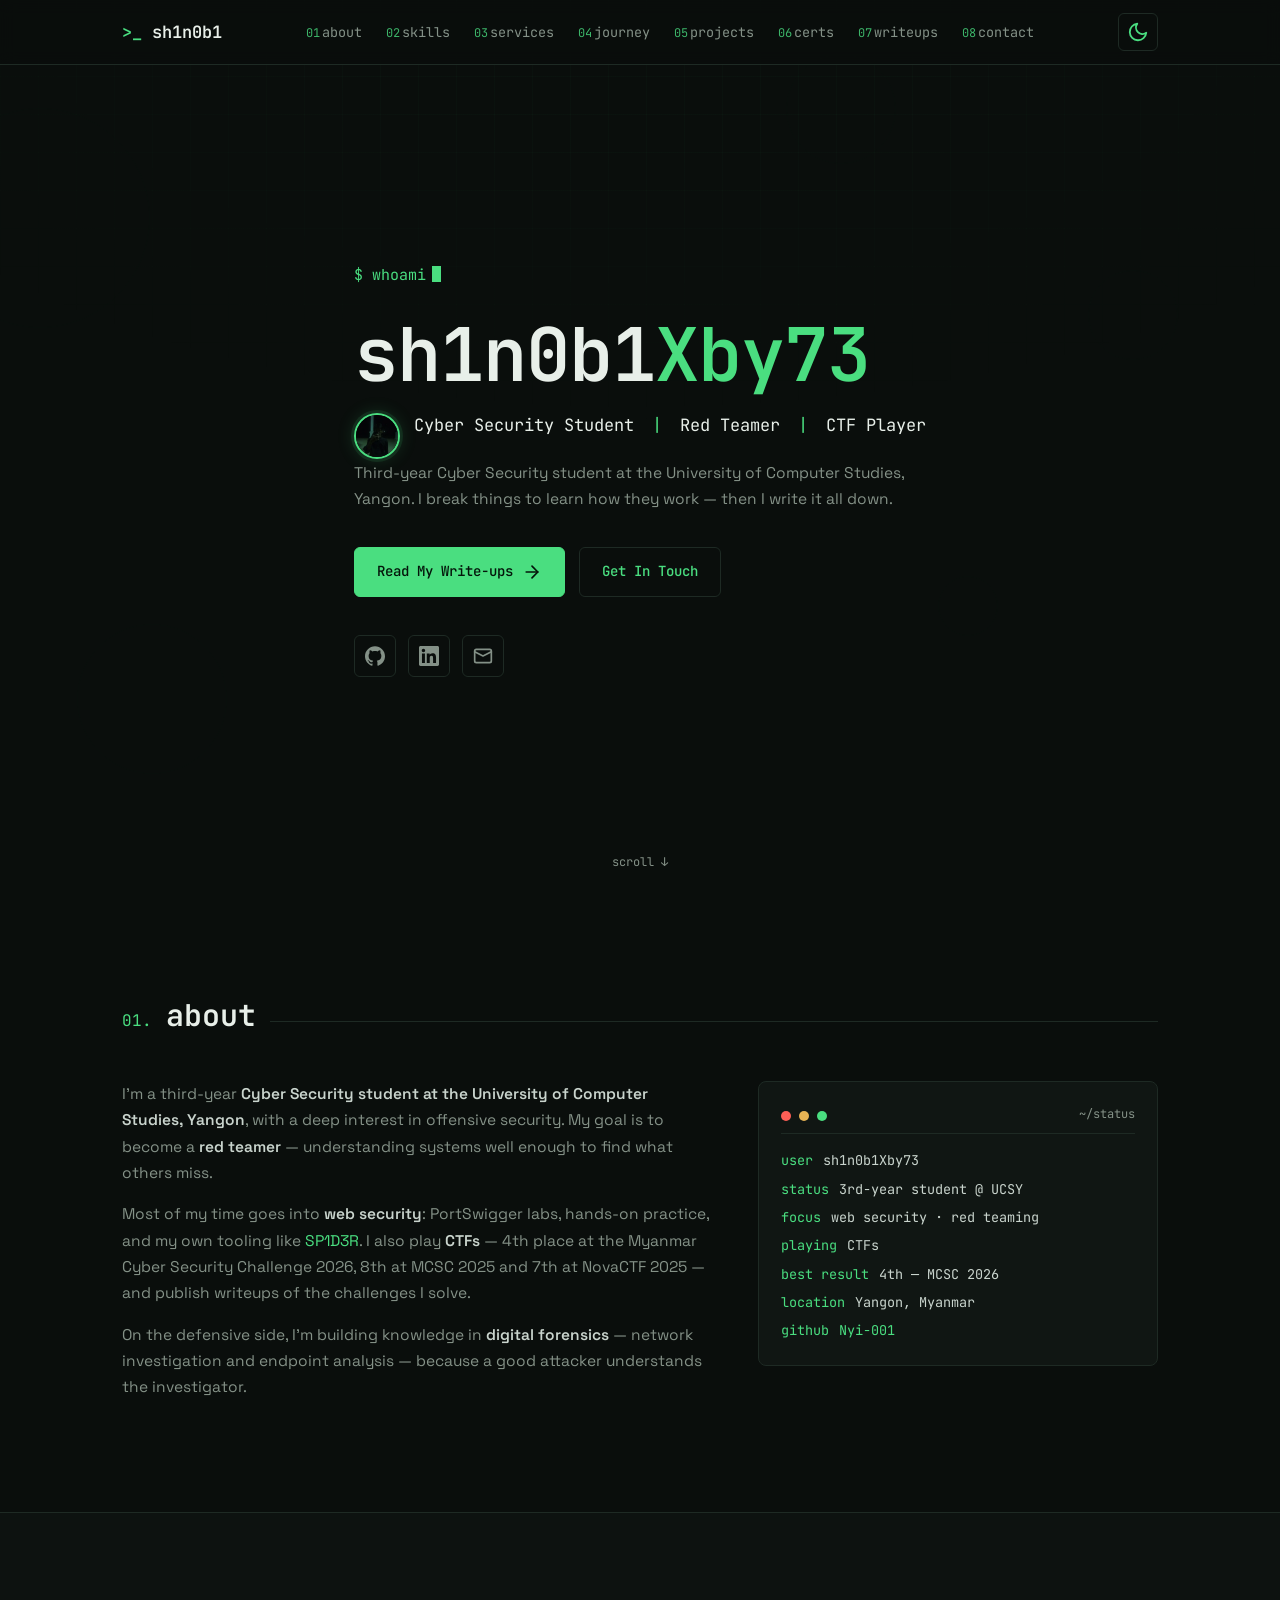
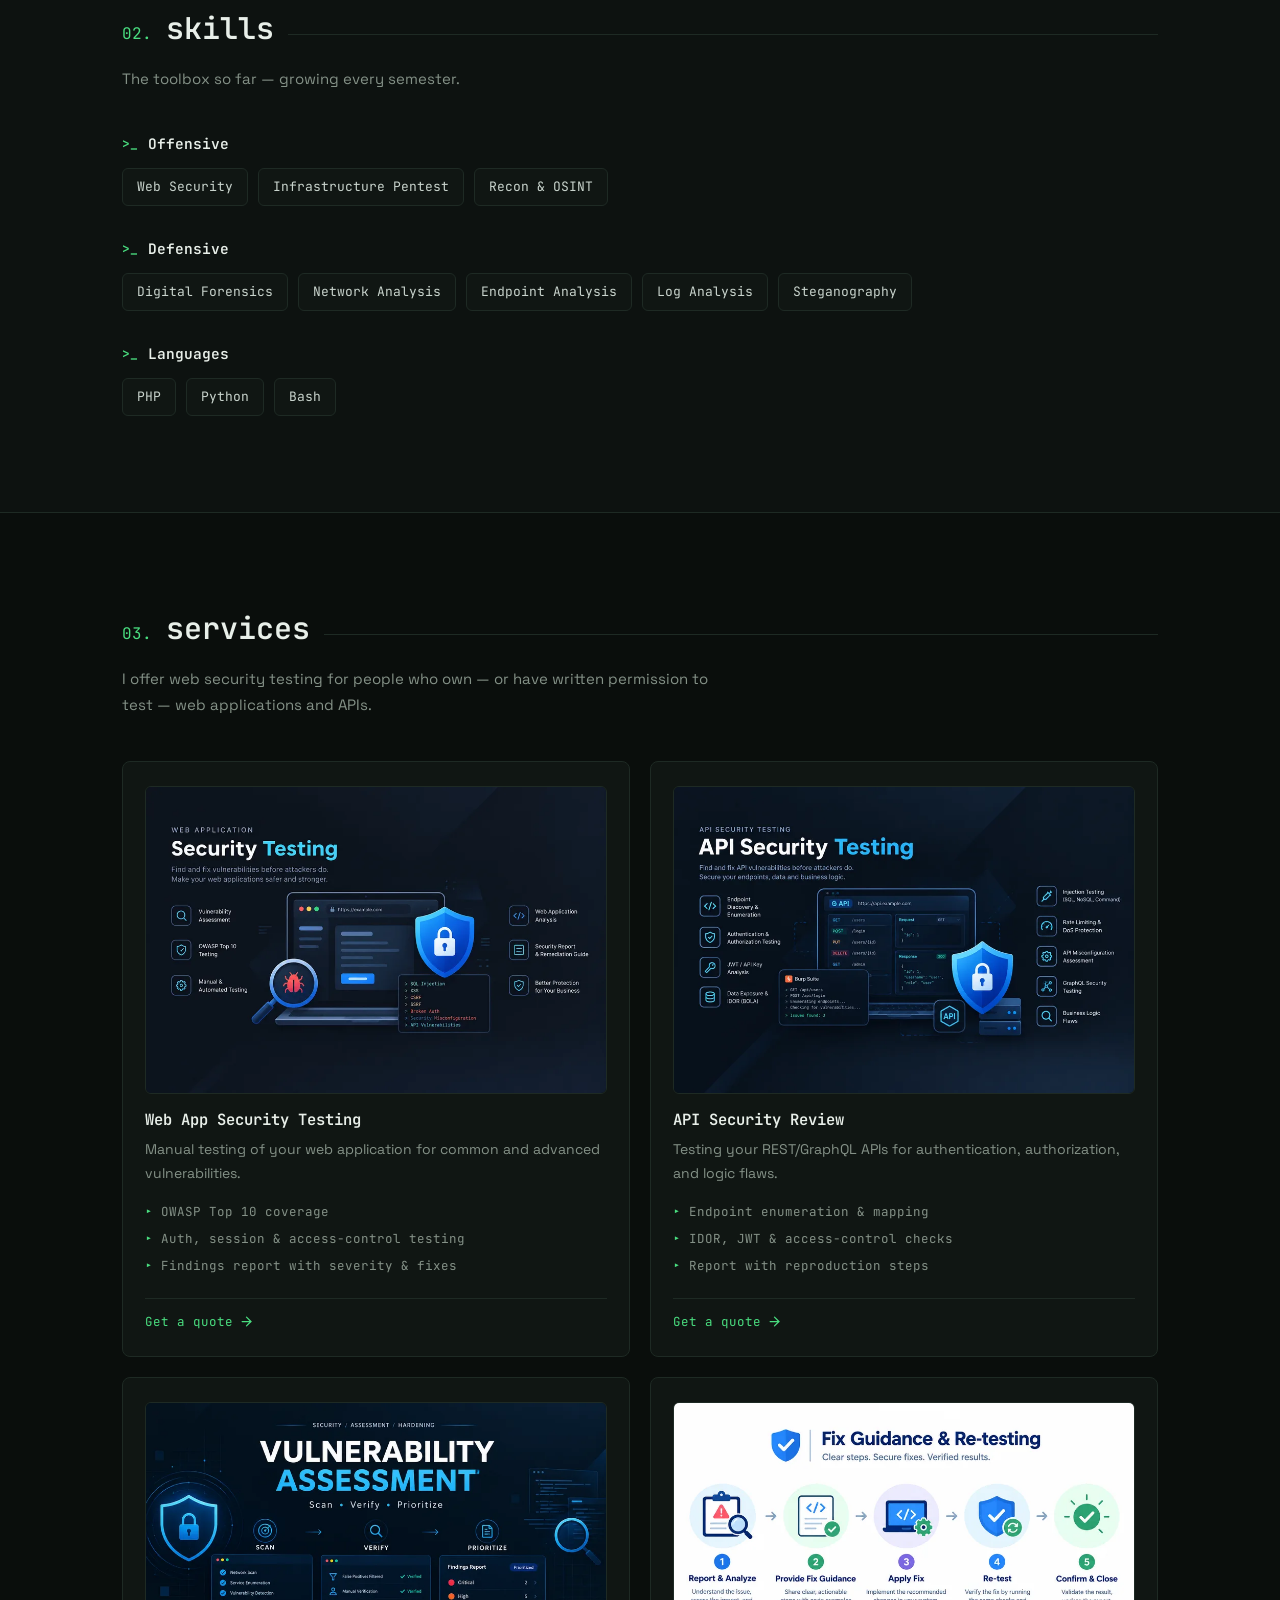
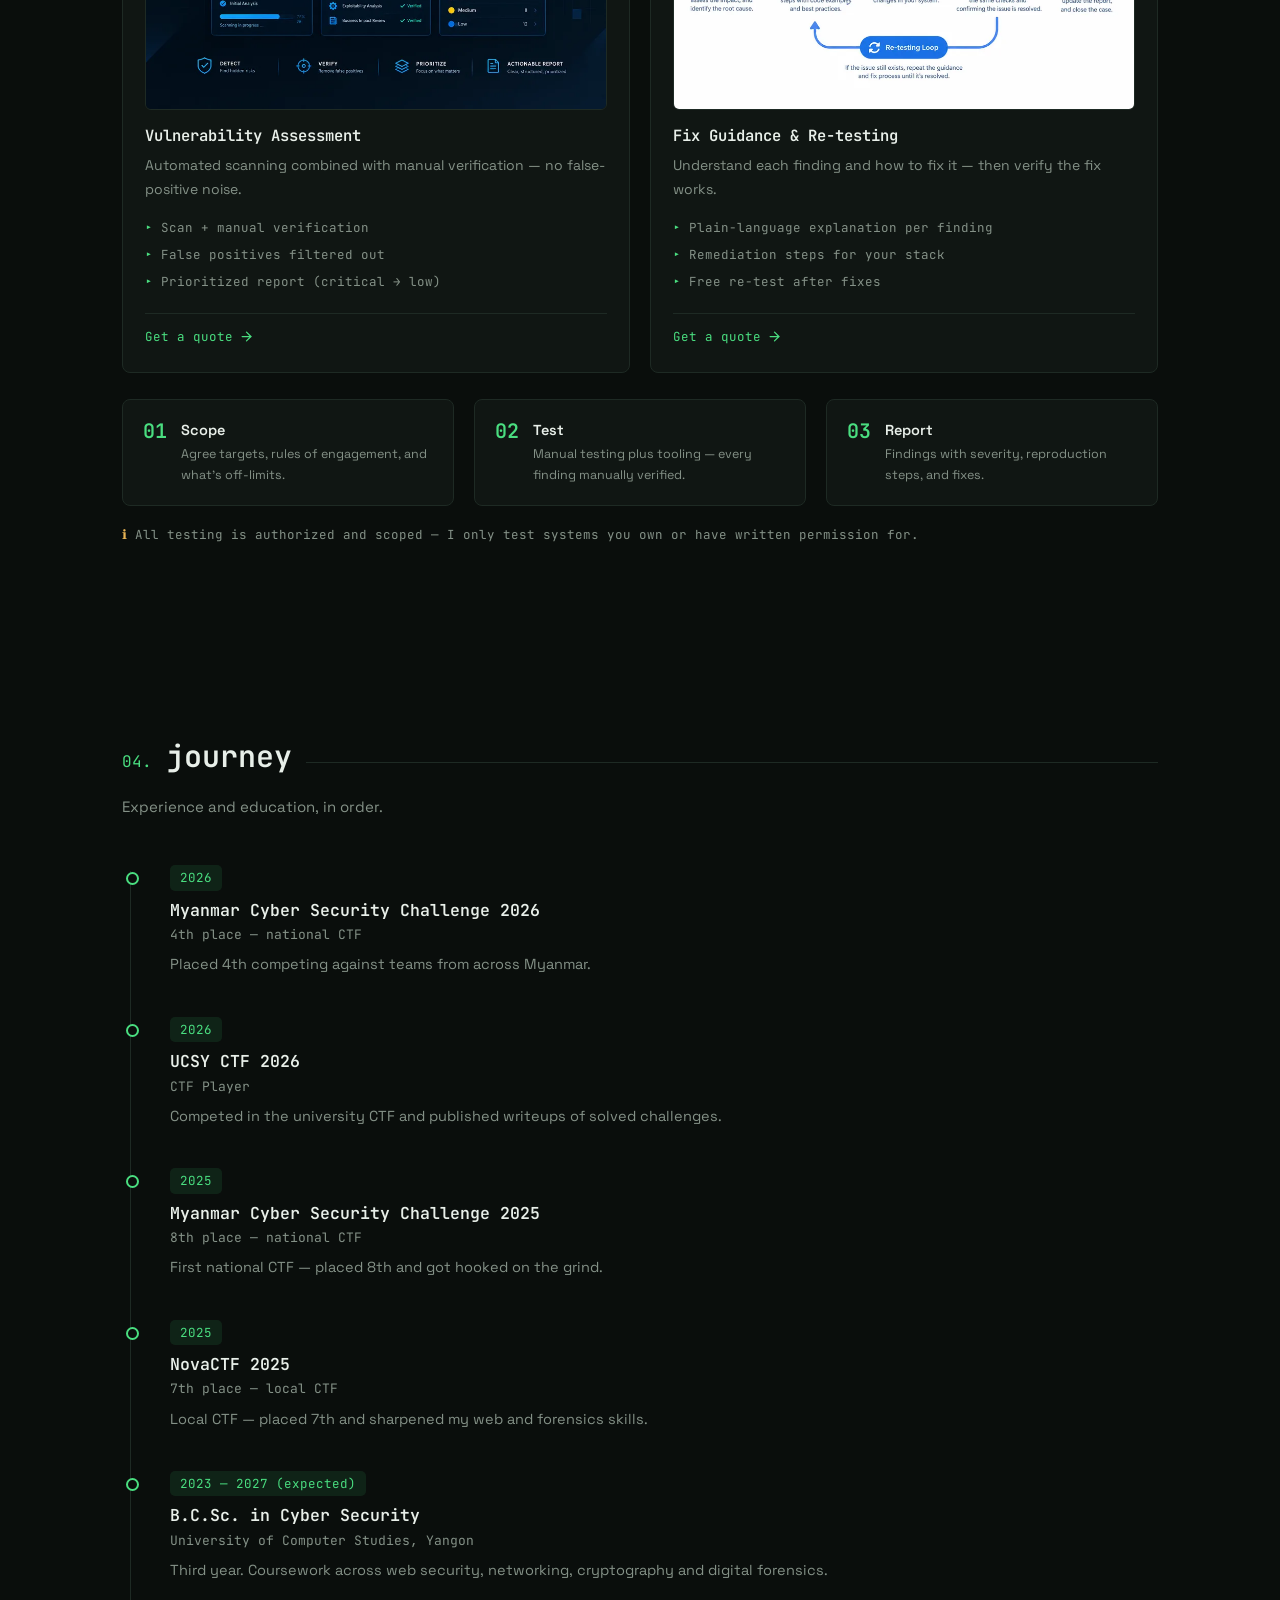
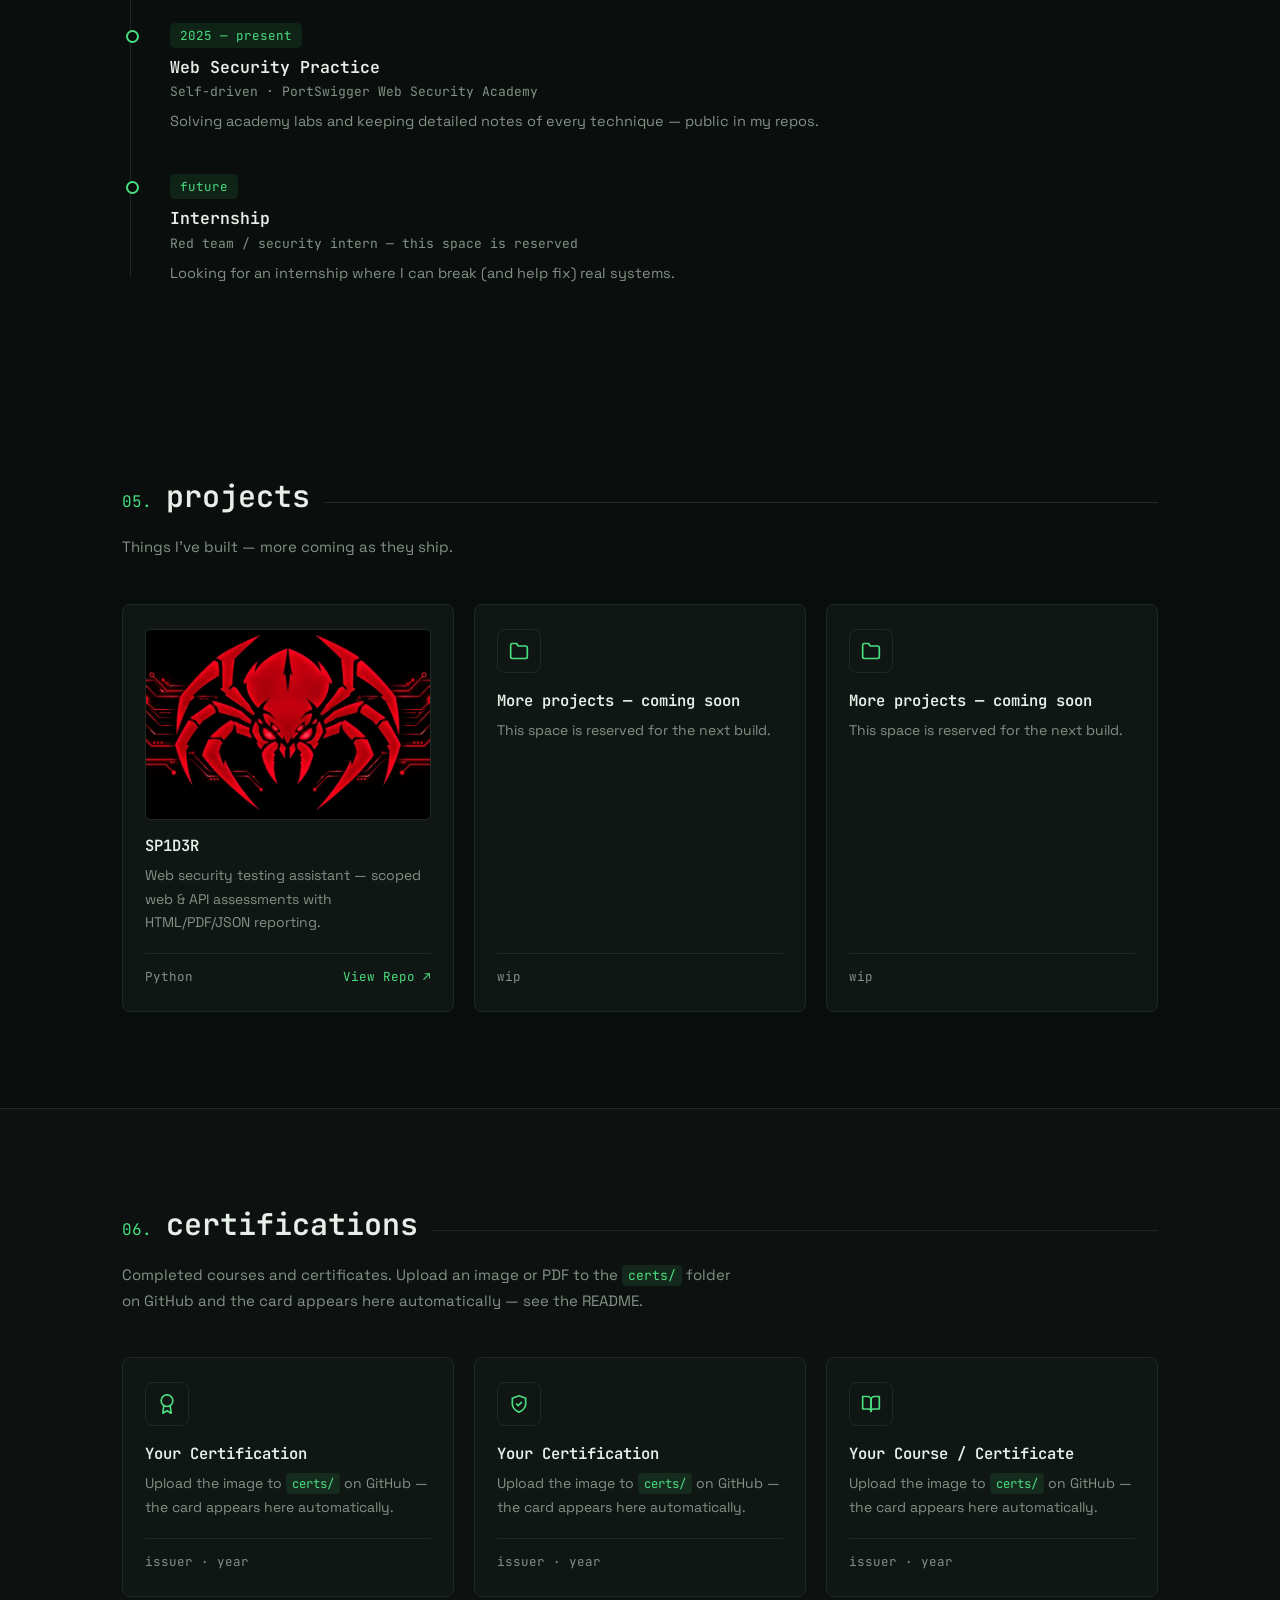
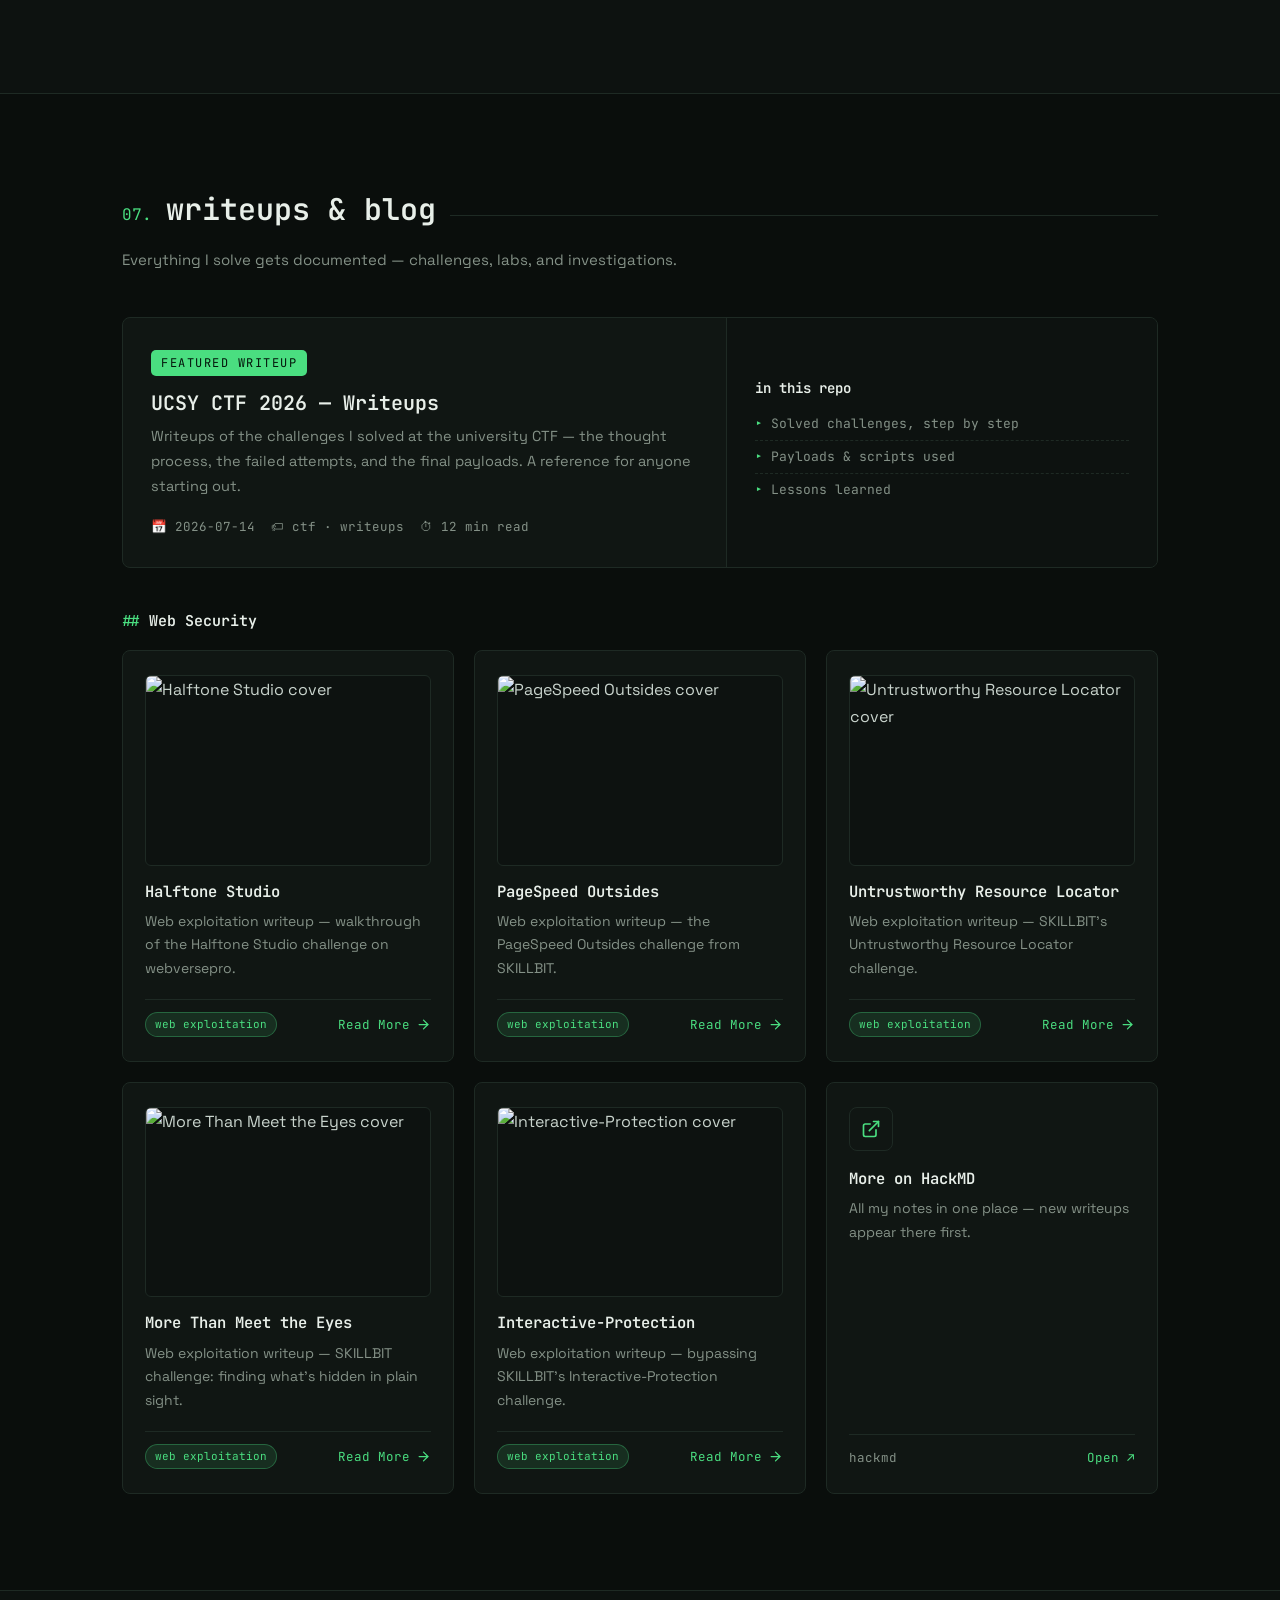
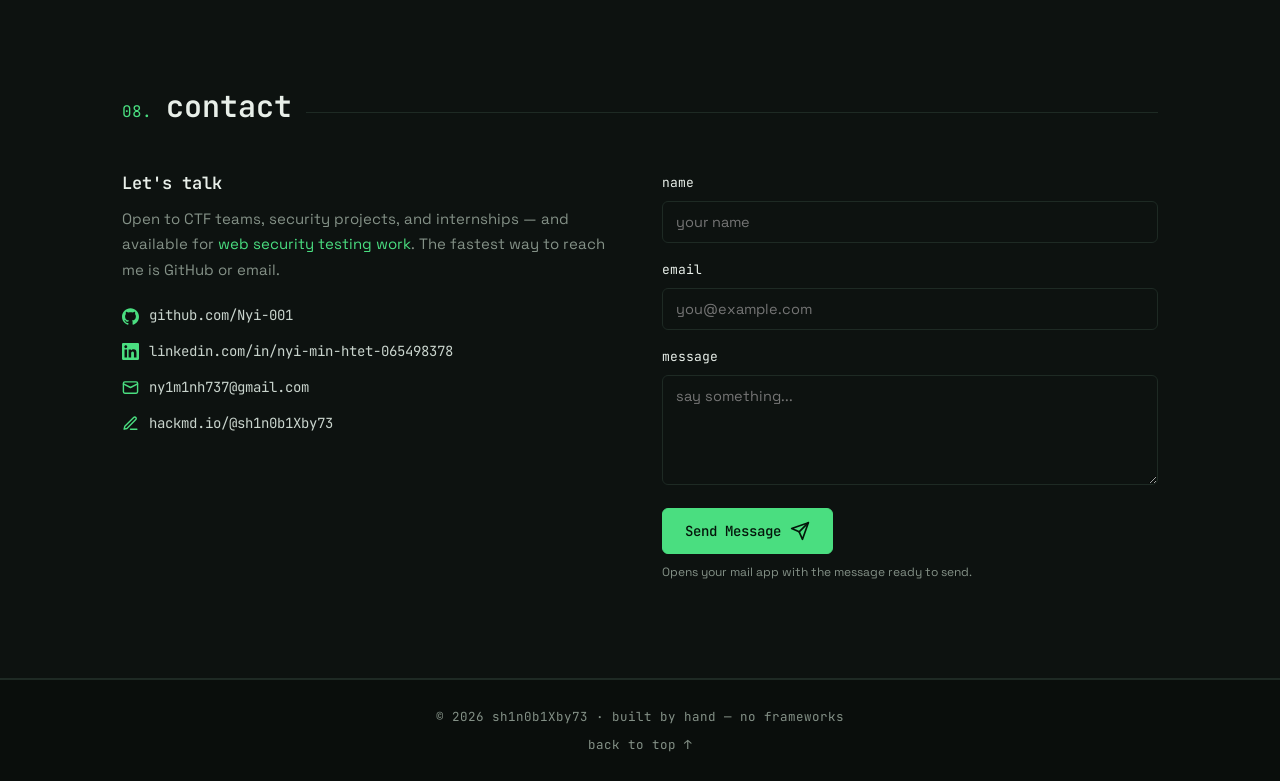
==== commit 14661a60: "Move profile photo beside hero title line (single placement) Circular 46px avatar now sits next to '" ====
--- a/index.html
+++ b/index.html
@@ -37,7 +37,7 @@
      ============================================================ -->
 <nav class="navbar" aria-label="Primary">
   <div class="nav-inner">
-    <a href="#top" class="logo"><img class="nav-avatar" src="assets/photo.webp" alt="sh1n0b1Xby73 profile photo"><span><span class="prompt">&gt;_</span> sh1n0b1</span></a>
+    <a href="#top" class="logo"><span class="prompt">&gt;_</span> sh1n0b1</a>
     <ul class="nav-links" id="navLinks">
       <li><a href="#about"><span class="num">01</span>about</a></li>
       <li><a href="#skills"><span class="num">02</span>skills</a></li>
@@ -68,13 +68,11 @@
   <section class="hero" id="top">
     <div class="container">
       <p class="prompt-line reveal">$ whoami<span class="cursor">&nbsp;</span></p>
-      <div class="hero-name reveal">
+      <h1 class="reveal">sh1n0b1<span class="accent">Xby73</span></h1>
+      <div class="hero-title reveal">
         <img class="hero-avatar" src="assets/photo.webp" alt="sh1n0b1Xby73">
-        <h1>sh1n0b1<span class="accent">Xby73</span></h1>
-      </div>
-      <p class="title reveal">
-        Cyber Security Student <span class="sep">|</span> Red Teamer <span class="sep">|</span> CTF Player
-      </p>
+        <p class="title">Cyber Security Student <span class="sep">|</span> Red Teamer <span class="sep">|</span> CTF Player</p>
+      </div>
       <p class="tagline reveal">
         Third-year Cyber Security student at the University of Computer Studies, Yangon.
         I break things to learn how they work — then I write it all down.
--- a/style.css
+++ b/style.css
@@ -191,35 +191,25 @@
   gap: 16px;
 }
 
-.logo { font-family: var(--mono); font-size: 17px; font-weight: 600; color: var(--heading); display: inline-flex; align-items: center; gap: 10px; }
+.logo { font-family: var(--mono); font-size: 17px; font-weight: 600; color: var(--heading); }
 .logo:hover { text-decoration: none; }
 .logo .prompt { color: var(--accent); }
 
-/* round profile photo in the top-left of the navbar */
-.nav-avatar {
-  width: 34px; height: 34px;
-  border-radius: 50%;
-  object-fit: cover;
-  border: 1.5px solid var(--accent);
-  box-shadow: 0 0 0 3px var(--accent-dim);
-}
-
-/* hero: profile photo beside the name */
-.hero-name {
+/* hero: circular profile photo beside the title line */
+.hero-title {
   display: flex;
   align-items: center;
   justify-content: center;
   flex-wrap: wrap;
-  gap: clamp(16px, 3vw, 26px);
-}
-.hero-name h1 { margin-bottom: 0; }
+  gap: 14px;
+}
+.hero-title .title { margin-bottom: 0; }
 .hero-avatar {
-  width: clamp(76px, 13vw, 112px);
-  height: clamp(76px, 13vw, 112px);
+  width: 46px; height: 46px;
   border-radius: 50%;
   object-fit: cover;
   border: 2px solid var(--accent);
-  box-shadow: 0 0 0 5px var(--accent-dim), 0 0 36px rgba(74, 222, 128, .22);
+  box-shadow: 0 0 0 3px var(--accent-dim), 0 0 18px rgba(74, 222, 128, .18);
 }
 
 .nav-links { display: flex; gap: 24px; list-style: none; }
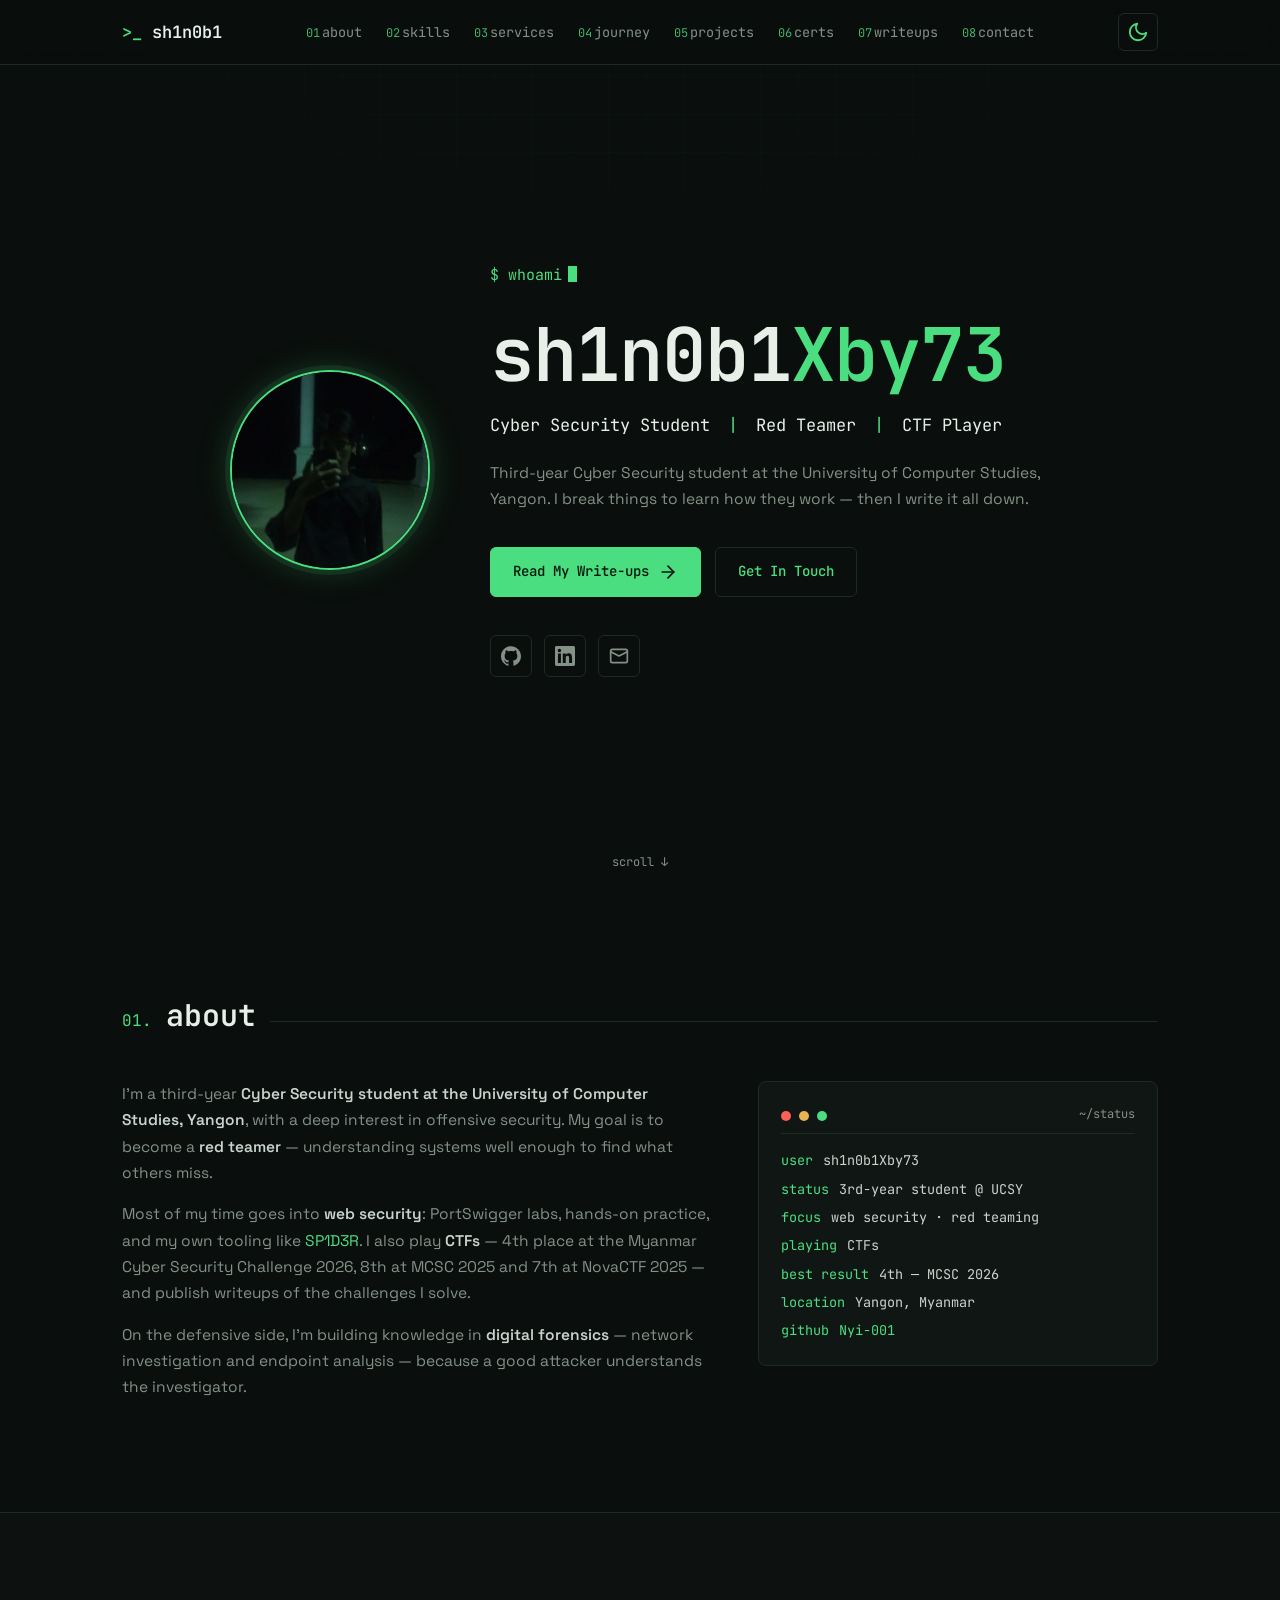
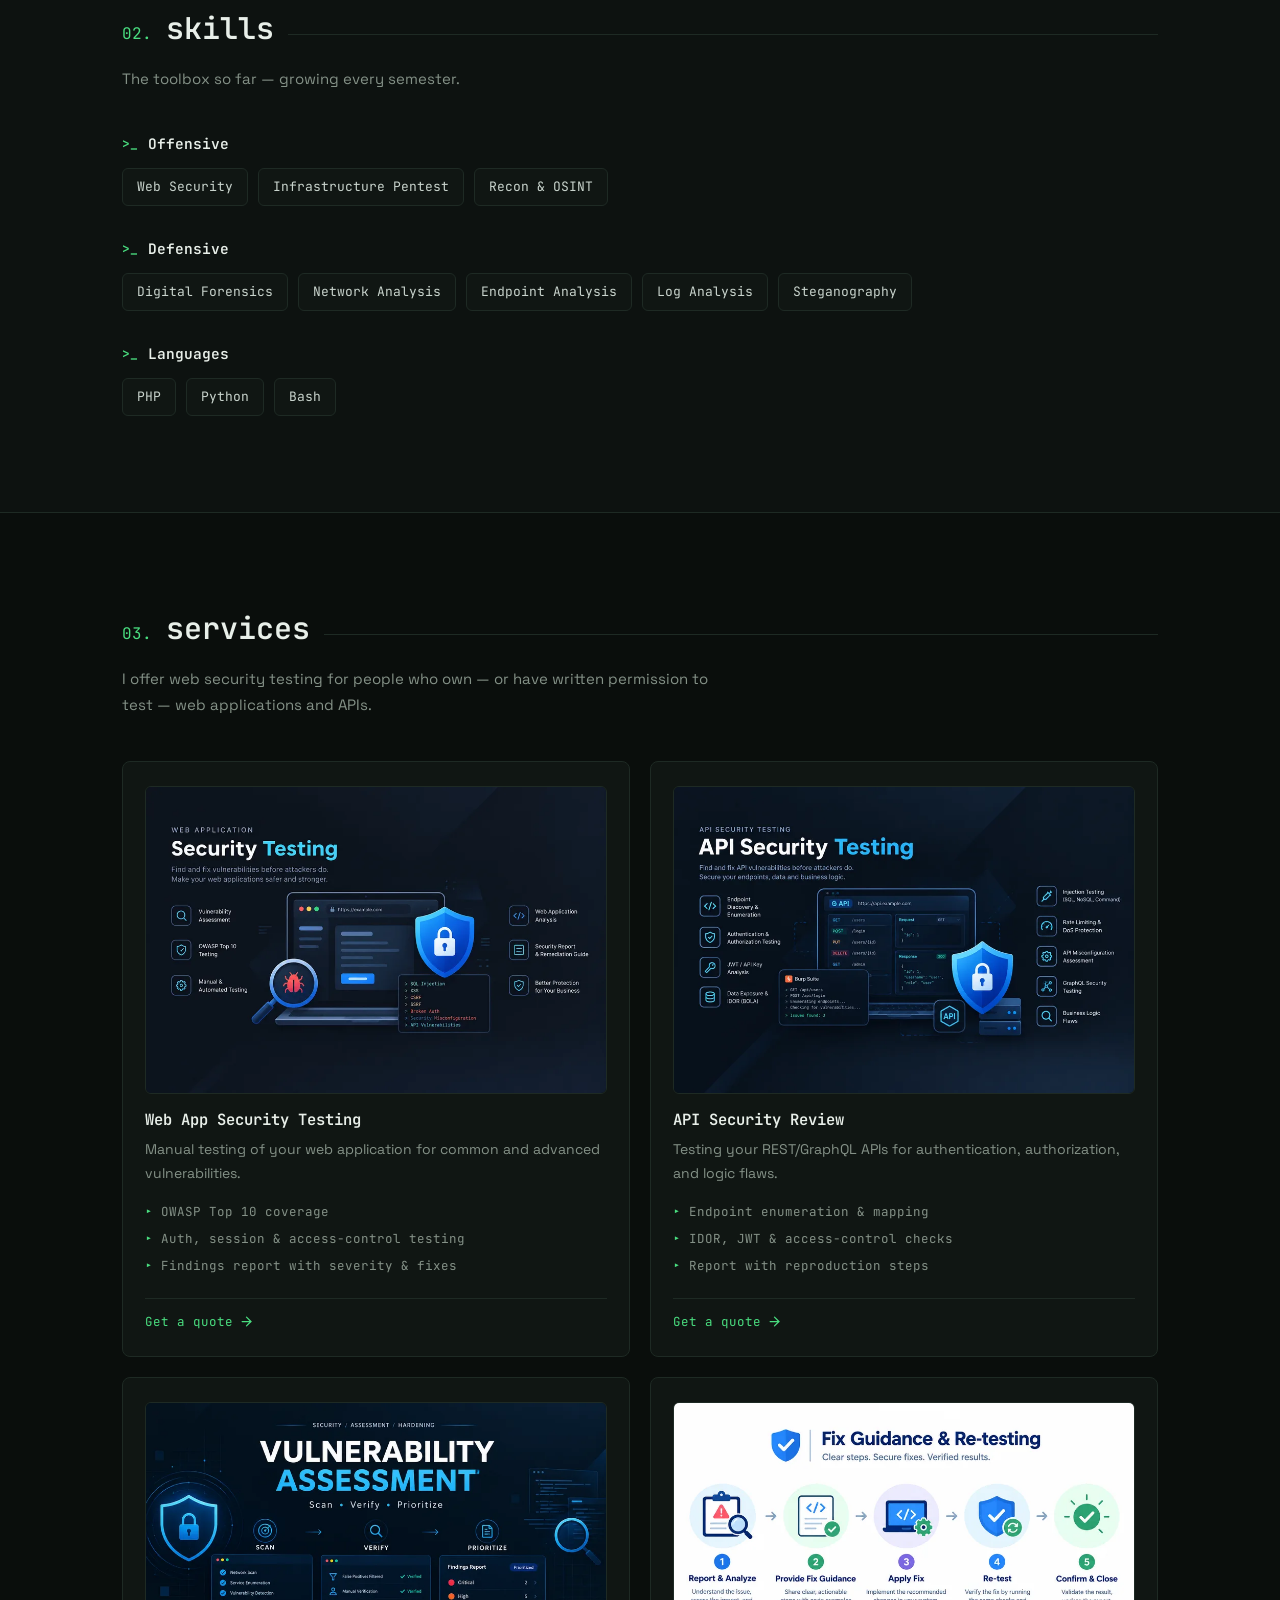
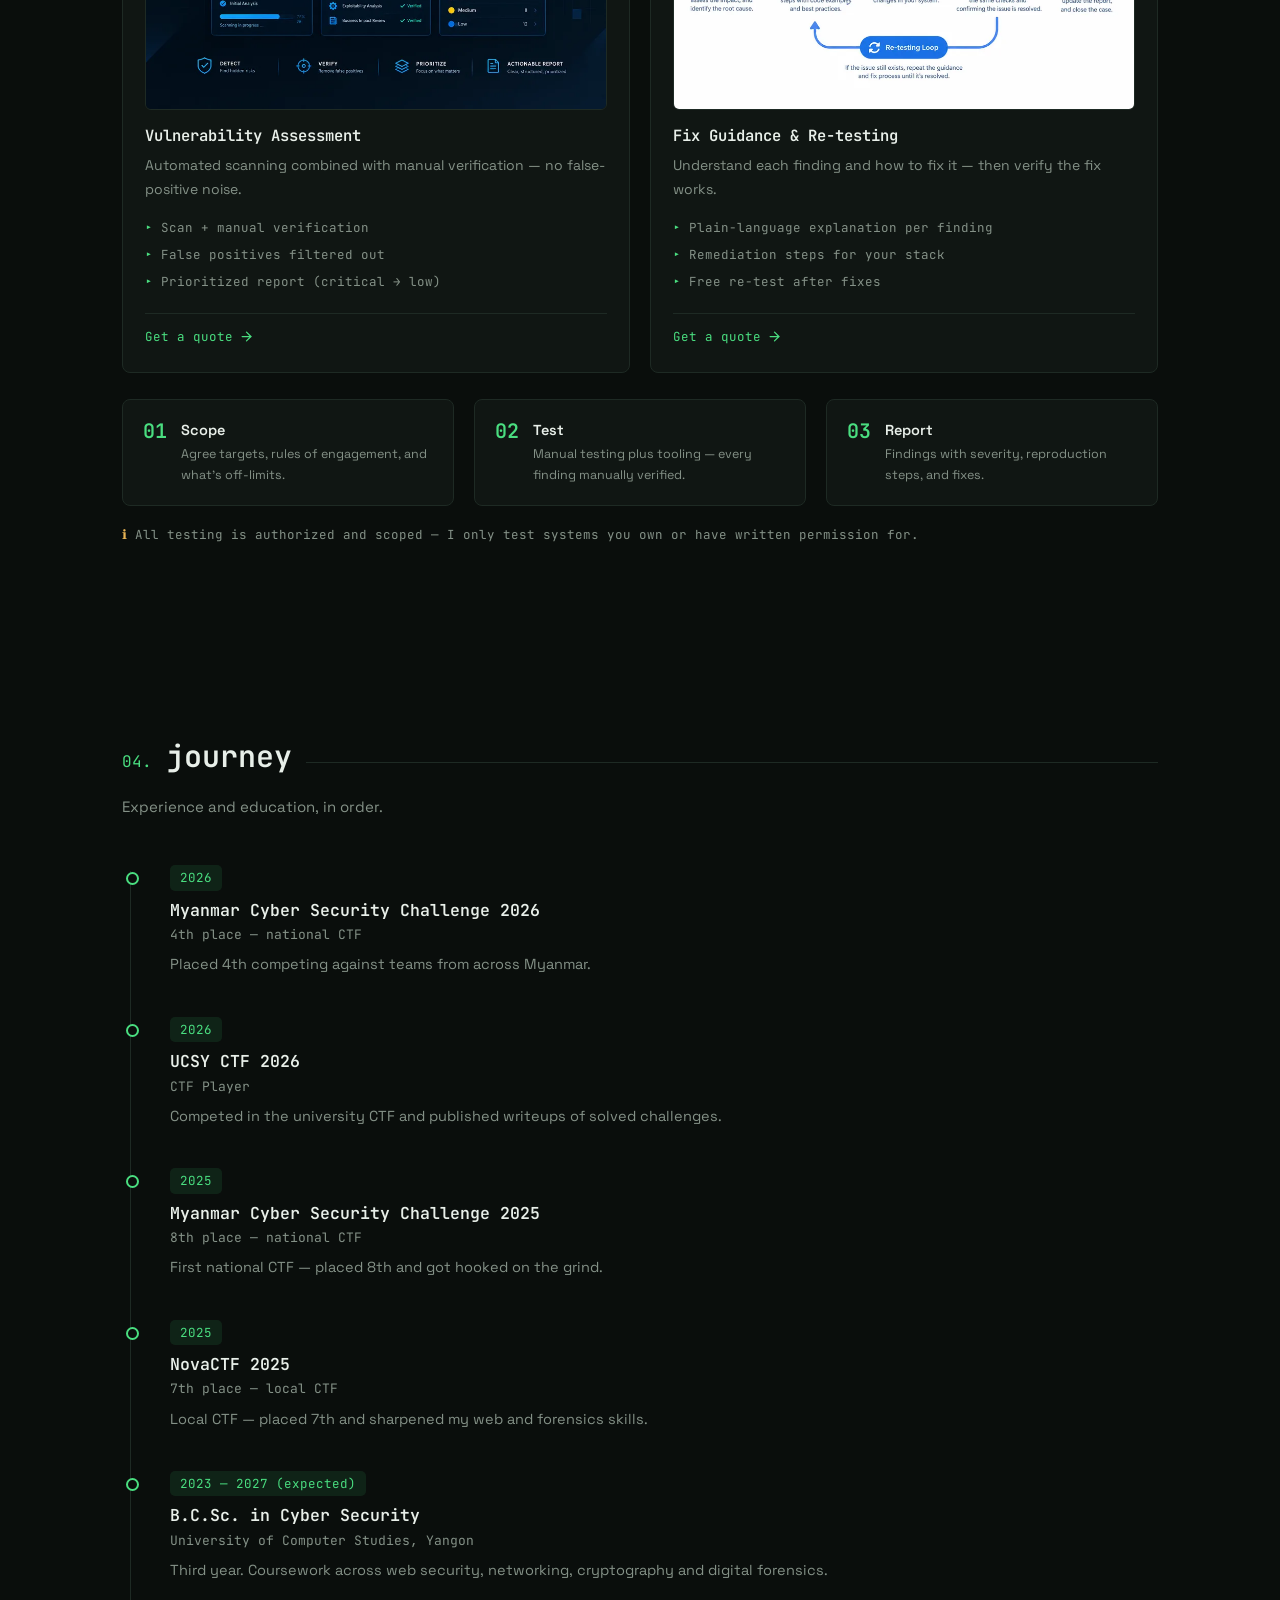
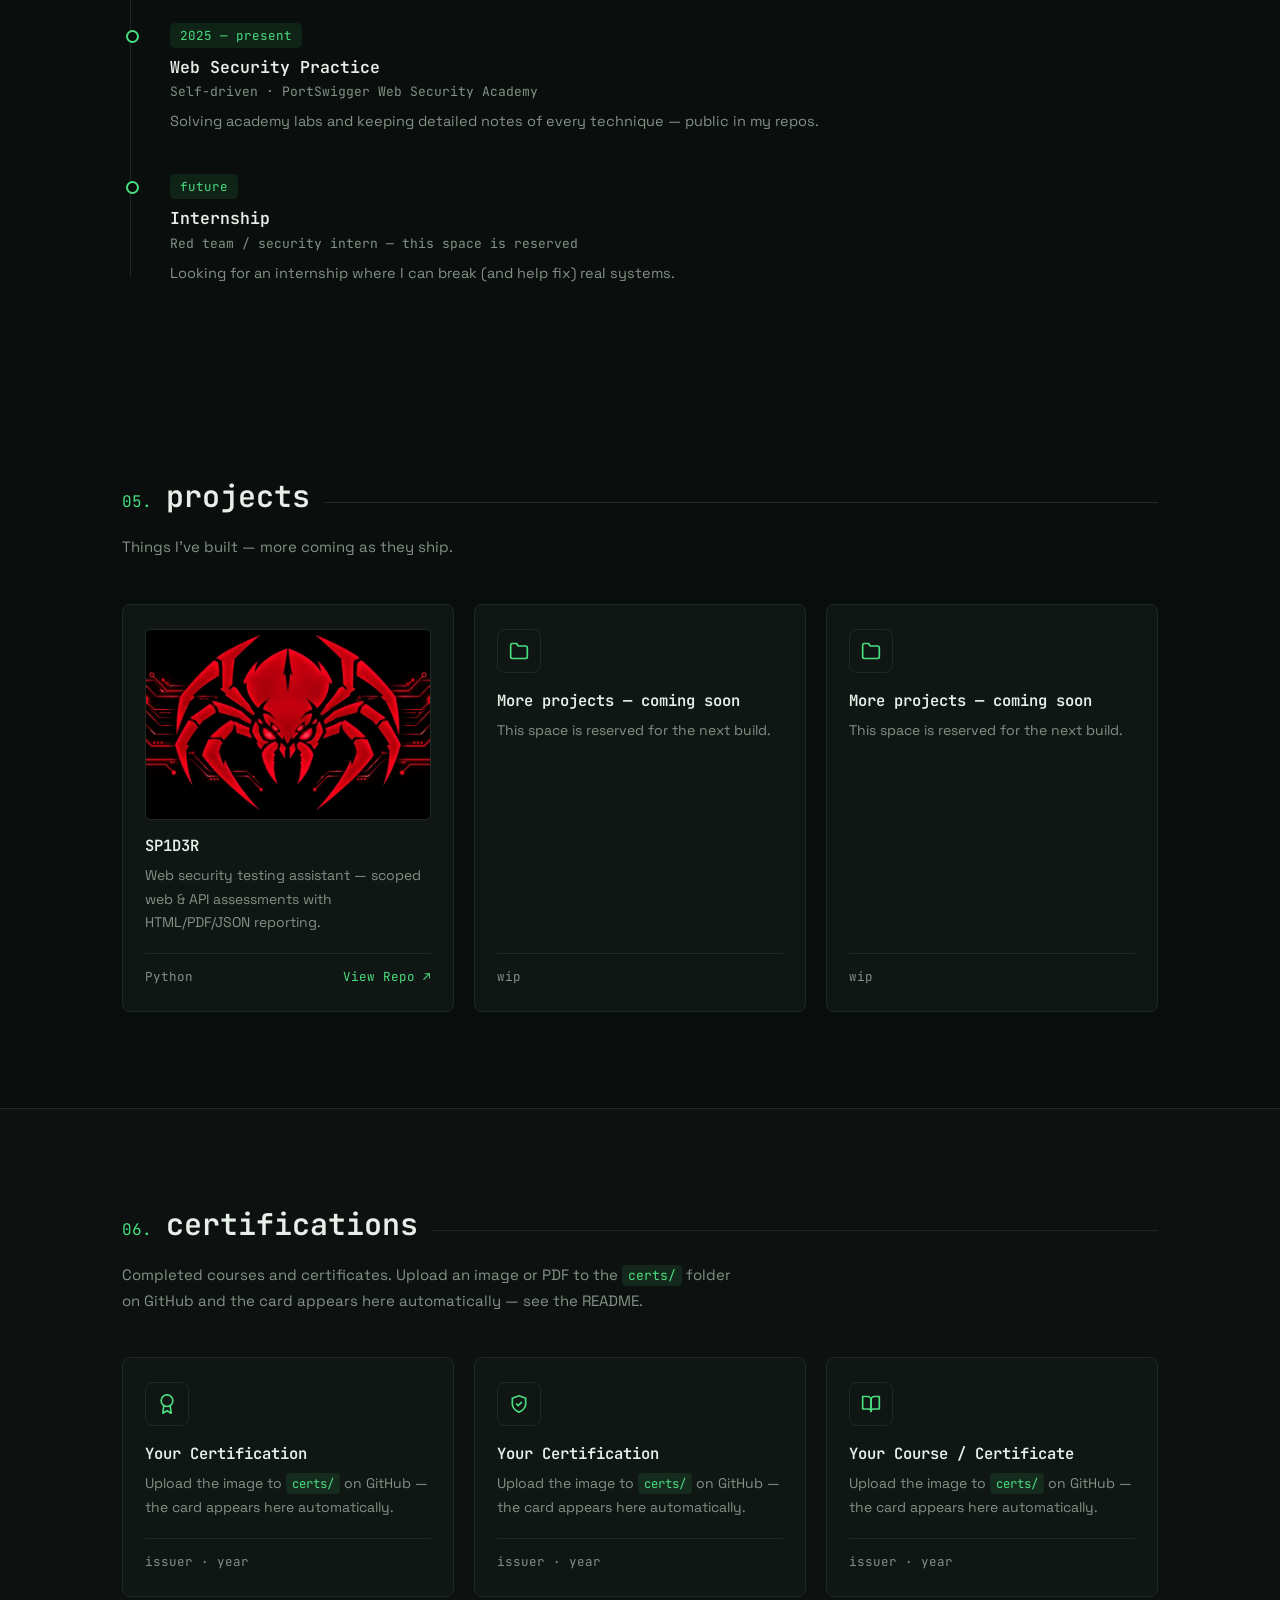
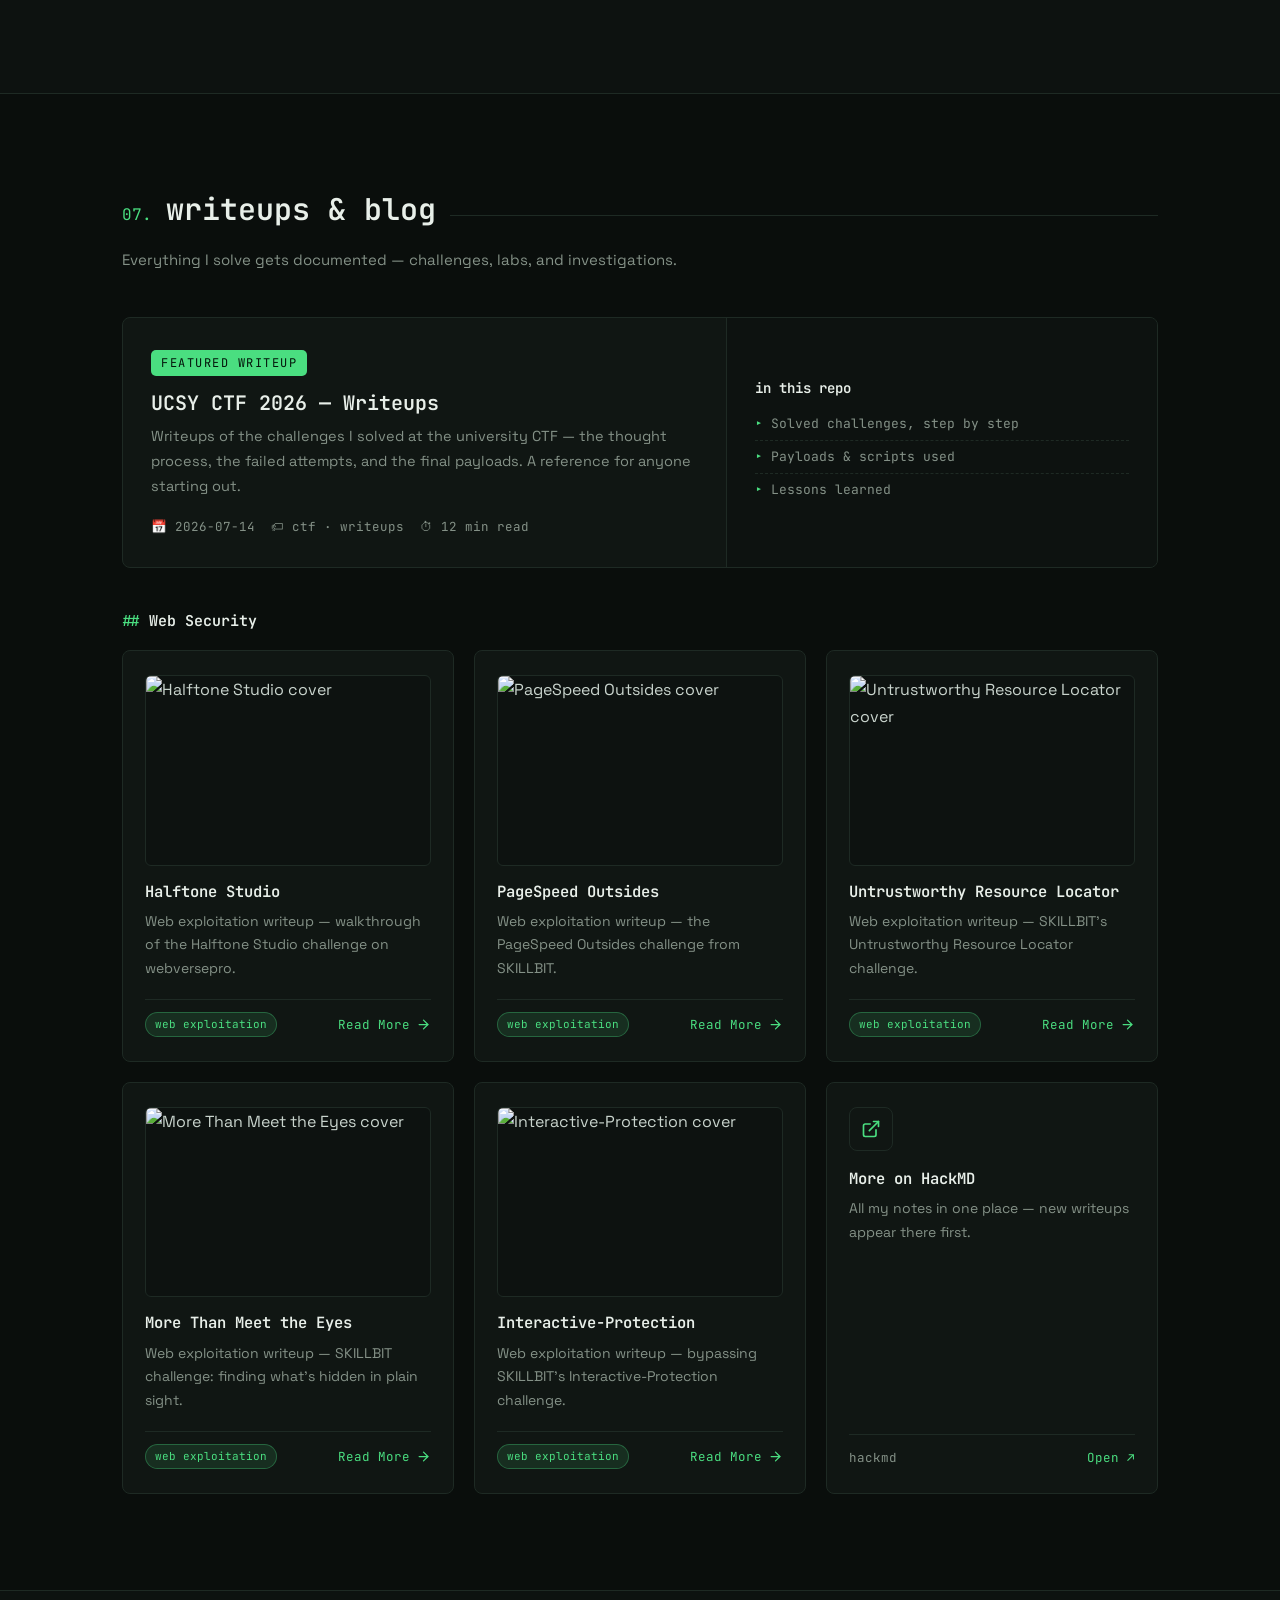
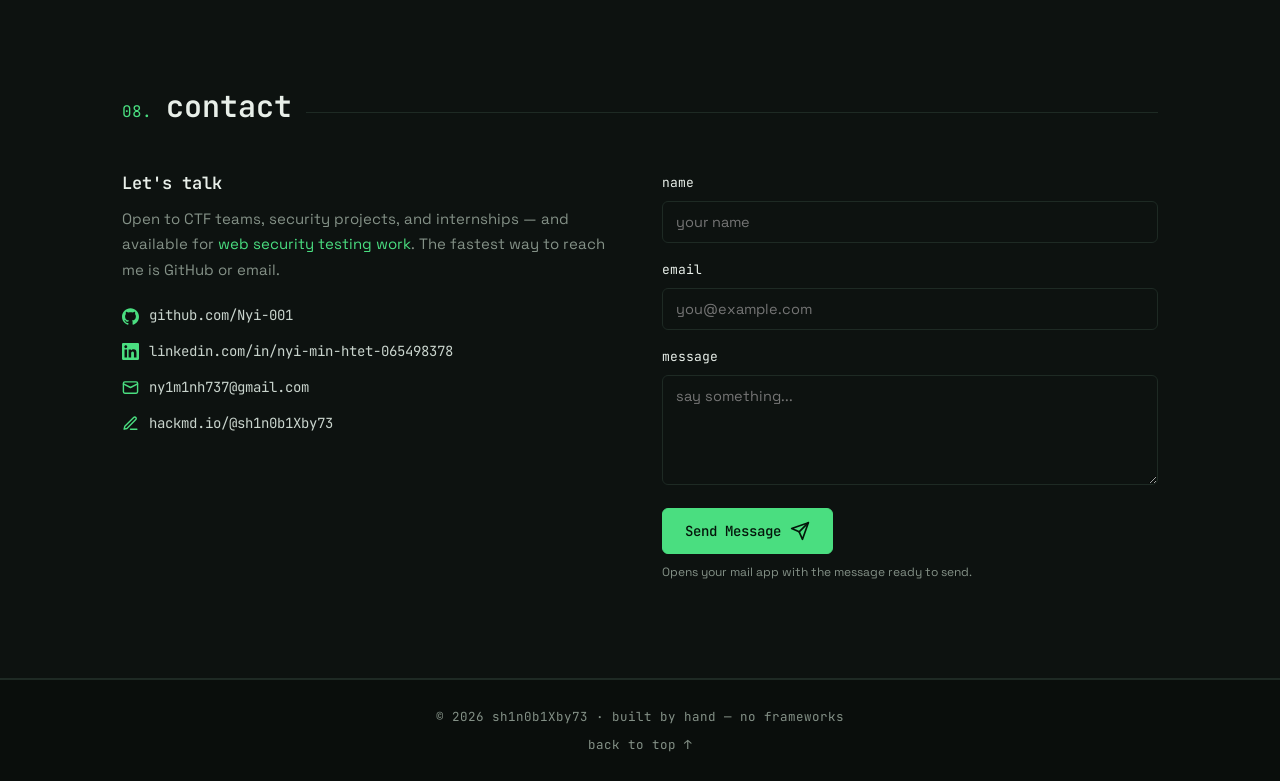
==== commit 48a06764: "Hero: two-column layout with prominent circular profile photo - Photo anchors the left column, all t" ====
--- a/index.html
+++ b/index.html
@@ -67,32 +67,36 @@
        ============================================================ -->
   <section class="hero" id="top">
     <div class="container">
-      <p class="prompt-line reveal">$ whoami<span class="cursor">&nbsp;</span></p>
-      <h1 class="reveal">sh1n0b1<span class="accent">Xby73</span></h1>
-      <div class="hero-title reveal">
-        <img class="hero-avatar" src="assets/photo.webp" alt="sh1n0b1Xby73">
-        <p class="title">Cyber Security Student <span class="sep">|</span> Red Teamer <span class="sep">|</span> CTF Player</p>
-      </div>
-      <p class="tagline reveal">
-        Third-year Cyber Security student at the University of Computer Studies, Yangon.
-        I break things to learn how they work — then I write it all down.
-      </p>
-      <div class="hero-btns reveal">
-        <a href="#writeups" class="btn primary">Read My Write-ups
-          <svg class="icon" viewBox="0 0 24 24"><line x1="5" y1="12" x2="19" y2="12"/><polyline points="12 5 19 12 12 19"/></svg>
-        </a>
-        <a href="#contact" class="btn ghost">Get In Touch</a>
-      </div>
-      <div class="socials reveal">
-        <a href="https://github.com/Nyi-001" target="_blank" rel="noopener" aria-label="GitHub">
-          <svg class="icon filled" viewBox="0 0 24 24"><path d="M12 .297c-6.63 0-12 5.373-12 12 0 5.303 3.438 9.8 8.205 11.385.6.113.82-.258.82-.577 0-.285-.01-1.04-.015-2.04-3.338.724-4.042-1.61-4.042-1.61C4.422 18.07 3.633 17.7 3.633 17.7c-1.087-.744.084-.729.084-.729 1.205.084 1.838 1.236 1.838 1.236 1.07 1.835 2.809 1.305 3.495.998.108-.776.417-1.305.76-1.605-2.665-.3-5.466-1.332-5.466-5.93 0-1.31.465-2.38 1.235-3.22-.135-.303-.54-1.523.105-3.176 0 0 1.005-.322 3.3 1.23.96-.267 1.98-.399 3-.405 1.02.006 2.04.138 3 .405 2.28-1.552 3.285-1.23 3.285-1.23.645 1.653.24 2.873.12 3.176.765.84 1.23 1.91 1.23 3.22 0 4.61-2.805 5.625-5.475 5.92.42.36.81 1.096.81 2.22 0 1.606-.015 2.896-.015 3.286 0 .315.21.69.825.57C20.565 22.092 24 17.592 24 12.297c0-6.627-5.373-12-12-12"/></svg>
-        </a>
-        <a href="https://www.linkedin.com/in/nyi-min-htet-065498378/" target="_blank" rel="noopener" aria-label="LinkedIn">
-          <svg class="icon filled" viewBox="0 0 24 24"><path d="M20.447 20.452h-3.554v-5.569c0-1.328-.027-3.037-1.852-3.037-1.853 0-2.136 1.445-2.136 2.939v5.667H9.351V9h3.414v1.561h.046c.477-.9 1.637-1.85 3.37-1.85 3.601 0 4.267 2.37 4.267 5.455v6.286zM5.337 7.433c-1.144 0-2.063-.926-2.063-2.065 0-1.138.92-2.063 2.063-2.063 1.14 0 2.064.925 2.064 2.063 0 1.139-.925 2.065-2.064 2.065zm1.782 13.019H3.555V9h3.564v11.452zM22.225 0H1.771C.792 0 0 .774 0 1.729v20.542C0 23.227.792 24 1.771 24h20.451C23.2 24 24 23.227 24 22.271V1.729C24 .774 23.2 0 22.225 0z"/></svg>
-        </a>
-        <a href="mailto:ny1m1nh737@gmail.com" aria-label="Email">
-          <svg class="icon" viewBox="0 0 24 24"><rect x="2" y="4" width="20" height="16" rx="2"/><path d="m22 7-10 5L2 7"/></svg>
-        </a>
+      <div class="hero-grid">
+        <div class="hero-photo reveal">
+          <img class="hero-avatar" src="assets/photo.webp" alt="sh1n0b1Xby73 profile photo">
+        </div>
+        <div class="hero-content">
+          <p class="prompt-line reveal">$ whoami<span class="cursor">&nbsp;</span></p>
+          <h1 class="reveal">sh1n0b1<span class="accent">Xby73</span></h1>
+          <p class="title reveal">Cyber Security Student <span class="sep">|</span> Red Teamer <span class="sep">|</span> CTF Player</p>
+          <p class="tagline reveal">
+            Third-year Cyber Security student at the University of Computer Studies, Yangon.
+            I break things to learn how they work — then I write it all down.
+          </p>
+          <div class="hero-btns reveal">
+            <a href="#writeups" class="btn primary">Read My Write-ups
+              <svg class="icon" viewBox="0 0 24 24"><line x1="5" y1="12" x2="19" y2="12"/><polyline points="12 5 19 12 12 19"/></svg>
+            </a>
+            <a href="#contact" class="btn ghost">Get In Touch</a>
+          </div>
+          <div class="socials reveal">
+            <a href="https://github.com/Nyi-001" target="_blank" rel="noopener" aria-label="GitHub">
+              <svg class="icon filled" viewBox="0 0 24 24"><path d="M12 .297c-6.63 0-12 5.373-12 12 0 5.303 3.438 9.8 8.205 11.385.6.113.82-.258.82-.577 0-.285-.01-1.04-.015-2.04-3.338.724-4.042-1.61-4.042-1.61C4.422 18.07 3.633 17.7 3.633 17.7c-1.087-.744.084-.729.084-.729 1.205.084 1.838 1.236 1.838 1.236 1.07 1.835 2.809 1.305 3.495.998.108-.776.417-1.305.76-1.605-2.665-.3-5.466-1.332-5.466-5.93 0-1.31.465-2.38 1.235-3.22-.135-.303-.54-1.523.105-3.176 0 0 1.005-.322 3.3 1.23.96-.267 1.98-.399 3-.405 1.02.006 2.04.138 3 .405 2.28-1.552 3.285-1.23 3.285-1.23.645 1.653.24 2.873.12 3.176.765.84 1.23 1.91 1.23 3.22 0 4.61-2.805 5.625-5.475 5.92.42.36.81 1.096.81 2.22 0 1.606-.015 2.896-.015 3.286 0 .315.21.69.825.57C20.565 22.092 24 17.592 24 12.297c0-6.627-5.373-12-12-12"/></svg>
+            </a>
+            <a href="https://www.linkedin.com/in/nyi-min-htet-065498378/" target="_blank" rel="noopener" aria-label="LinkedIn">
+              <svg class="icon filled" viewBox="0 0 24 24"><path d="M20.447 20.452h-3.554v-5.569c0-1.328-.027-3.037-1.852-3.037-1.853 0-2.136 1.445-2.136 2.939v5.667H9.351V9h3.414v1.561h.046c.477-.9 1.637-1.85 3.37-1.85 3.601 0 4.267 2.37 4.267 5.455v6.286zM5.337 7.433c-1.144 0-2.063-.926-2.063-2.065 0-1.138.92-2.063 2.063-2.063 1.14 0 2.064.925 2.064 2.063 0 1.139-.925 2.065-2.064 2.065zm1.782 13.019H3.555V9h3.564v11.452zM22.225 0H1.771C.792 0 0 .774 0 1.729v20.542C0 23.227.792 24 1.771 24h20.451C23.2 24 24 23.227 24 22.271V1.729C24 .774 23.2 0 22.225 0z"/></svg>
+            </a>
+            <a href="mailto:ny1m1nh737@gmail.com" aria-label="Email">
+              <svg class="icon" viewBox="0 0 24 24"><rect x="2" y="4" width="20" height="16" rx="2"/><path d="m22 7-10 5L2 7"/></svg>
+            </a>
+          </div>
+        </div>
       </div>
     </div>
     <a href="#about" class="scroll-hint">scroll ↓</a>
--- a/style.css
+++ b/style.css
@@ -195,21 +195,44 @@
 .logo:hover { text-decoration: none; }
 .logo .prompt { color: var(--accent); }
 
-/* hero: circular profile photo beside the title line */
-.hero-title {
-  display: flex;
-  align-items: center;
-  justify-content: center;
-  flex-wrap: wrap;
-  gap: 14px;
-}
-.hero-title .title { margin-bottom: 0; }
+/* hero: two-column layout — circular photo anchors the left, content on the right.
+   Mobile (default): stacked and centered. Desktop: photo | text. */
+.hero-grid {
+  display: grid;
+  grid-template-columns: 1fr;
+  gap: 30px;
+  align-items: center;
+  justify-items: center;
+}
+.hero-content { text-align: center; }
+
 .hero-avatar {
-  width: 46px; height: 46px;
-  border-radius: 50%;
-  object-fit: cover;
+  width: 130px; height: 130px;          /* mobile size */
+  border-radius: 50%;                   /* perfectly circular at every breakpoint */
+  object-fit: cover;                    /* crop, never stretch */
+  object-position: center;
   border: 2px solid var(--accent);
-  box-shadow: 0 0 0 3px var(--accent-dim), 0 0 18px rgba(74, 222, 128, .18);
+  background: var(--bg-2);
+  box-shadow: 0 0 0 5px var(--accent-dim), 0 0 34px rgba(74, 222, 128, .22);
+  transition: transform .25s ease, box-shadow .25s ease;
+}
+.hero-avatar:hover {
+  transform: scale(1.04);
+  box-shadow: 0 0 0 5px var(--accent-dim), 0 0 50px rgba(74, 222, 128, .35);
+}
+
+@media (min-width: 700px) {
+  .hero-avatar { width: 160px; height: 160px; }   /* tablet size */
+}
+@media (min-width: 900px) {
+  .hero-grid {
+    grid-template-columns: auto 1fr;               /* desktop: photo | text */
+    justify-items: start;
+    gap: clamp(32px, 5vw, 60px);
+  }
+  .hero-content { text-align: left; }
+  .hero-btns, .socials { justify-content: flex-start; }
+  .hero-avatar { width: 200px; height: 200px; }    /* desktop size */
 }
 
 .nav-links { display: flex; gap: 24px; list-style: none; }
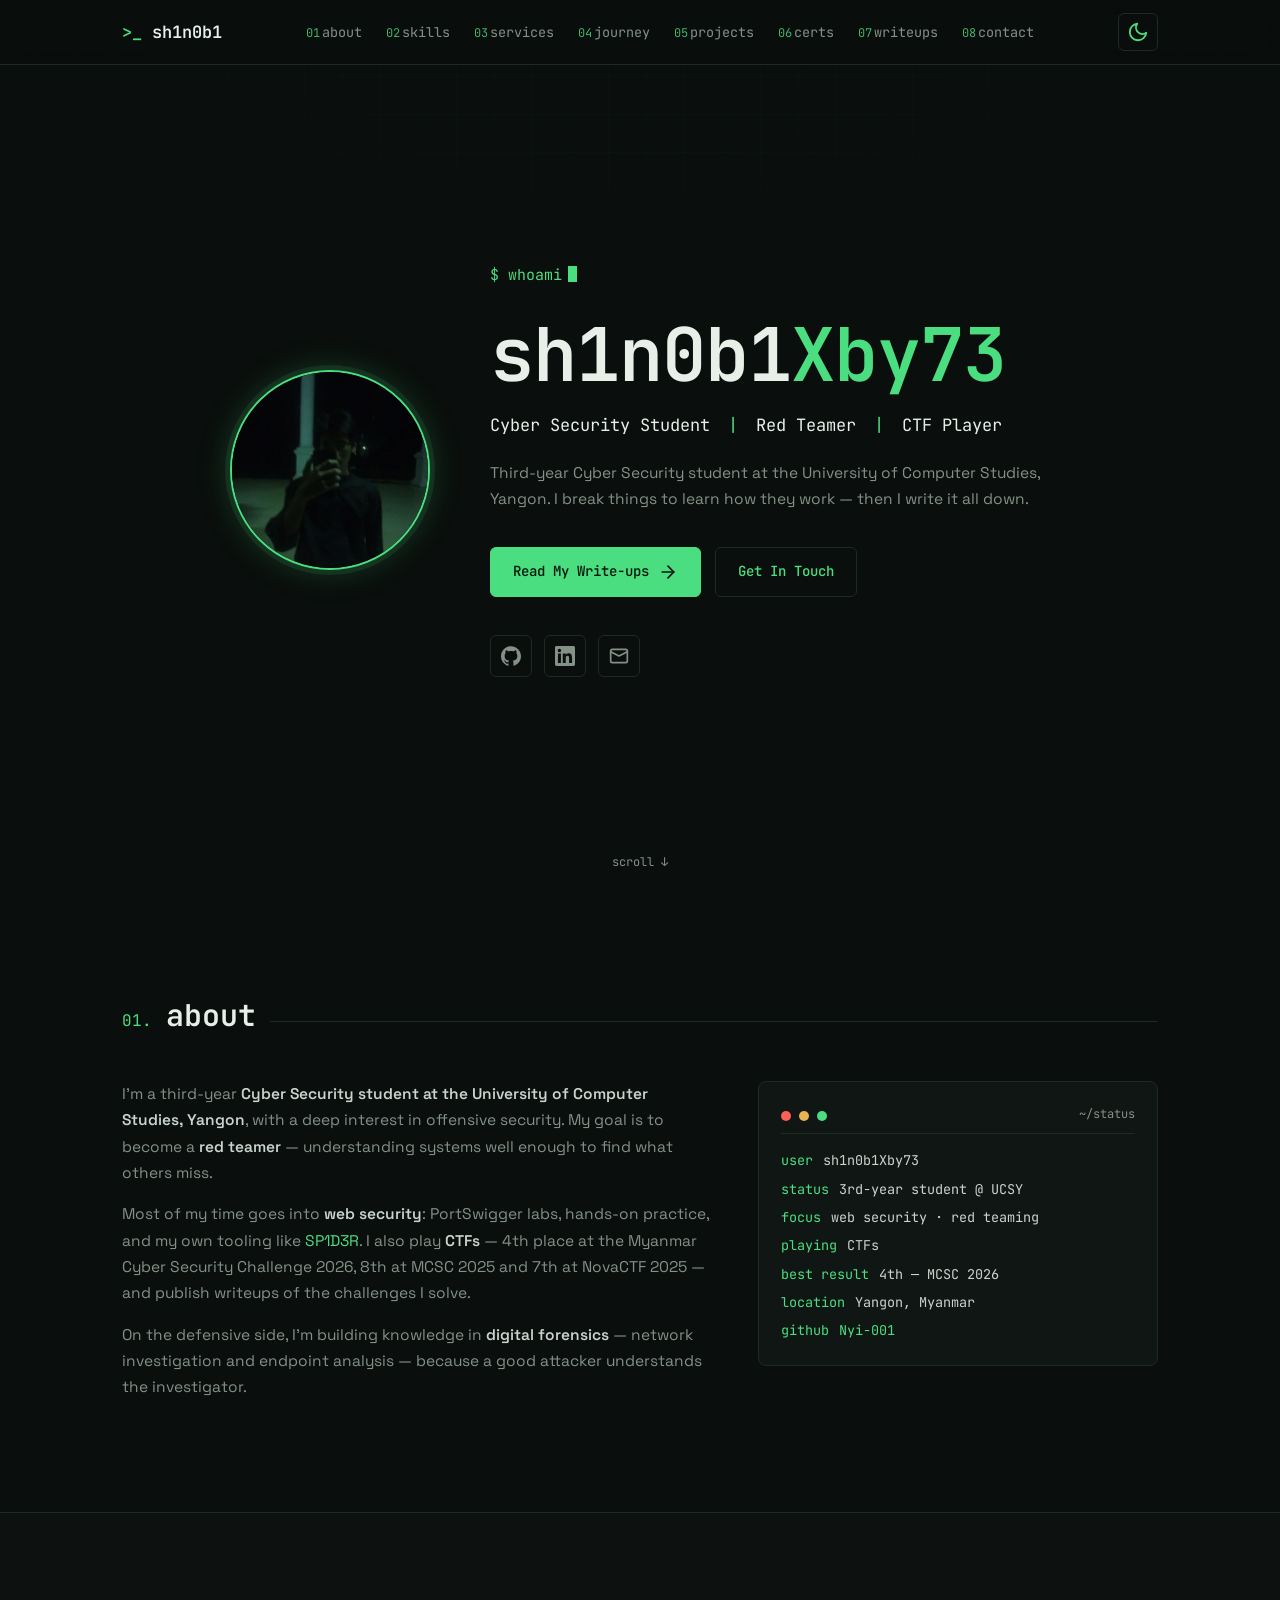
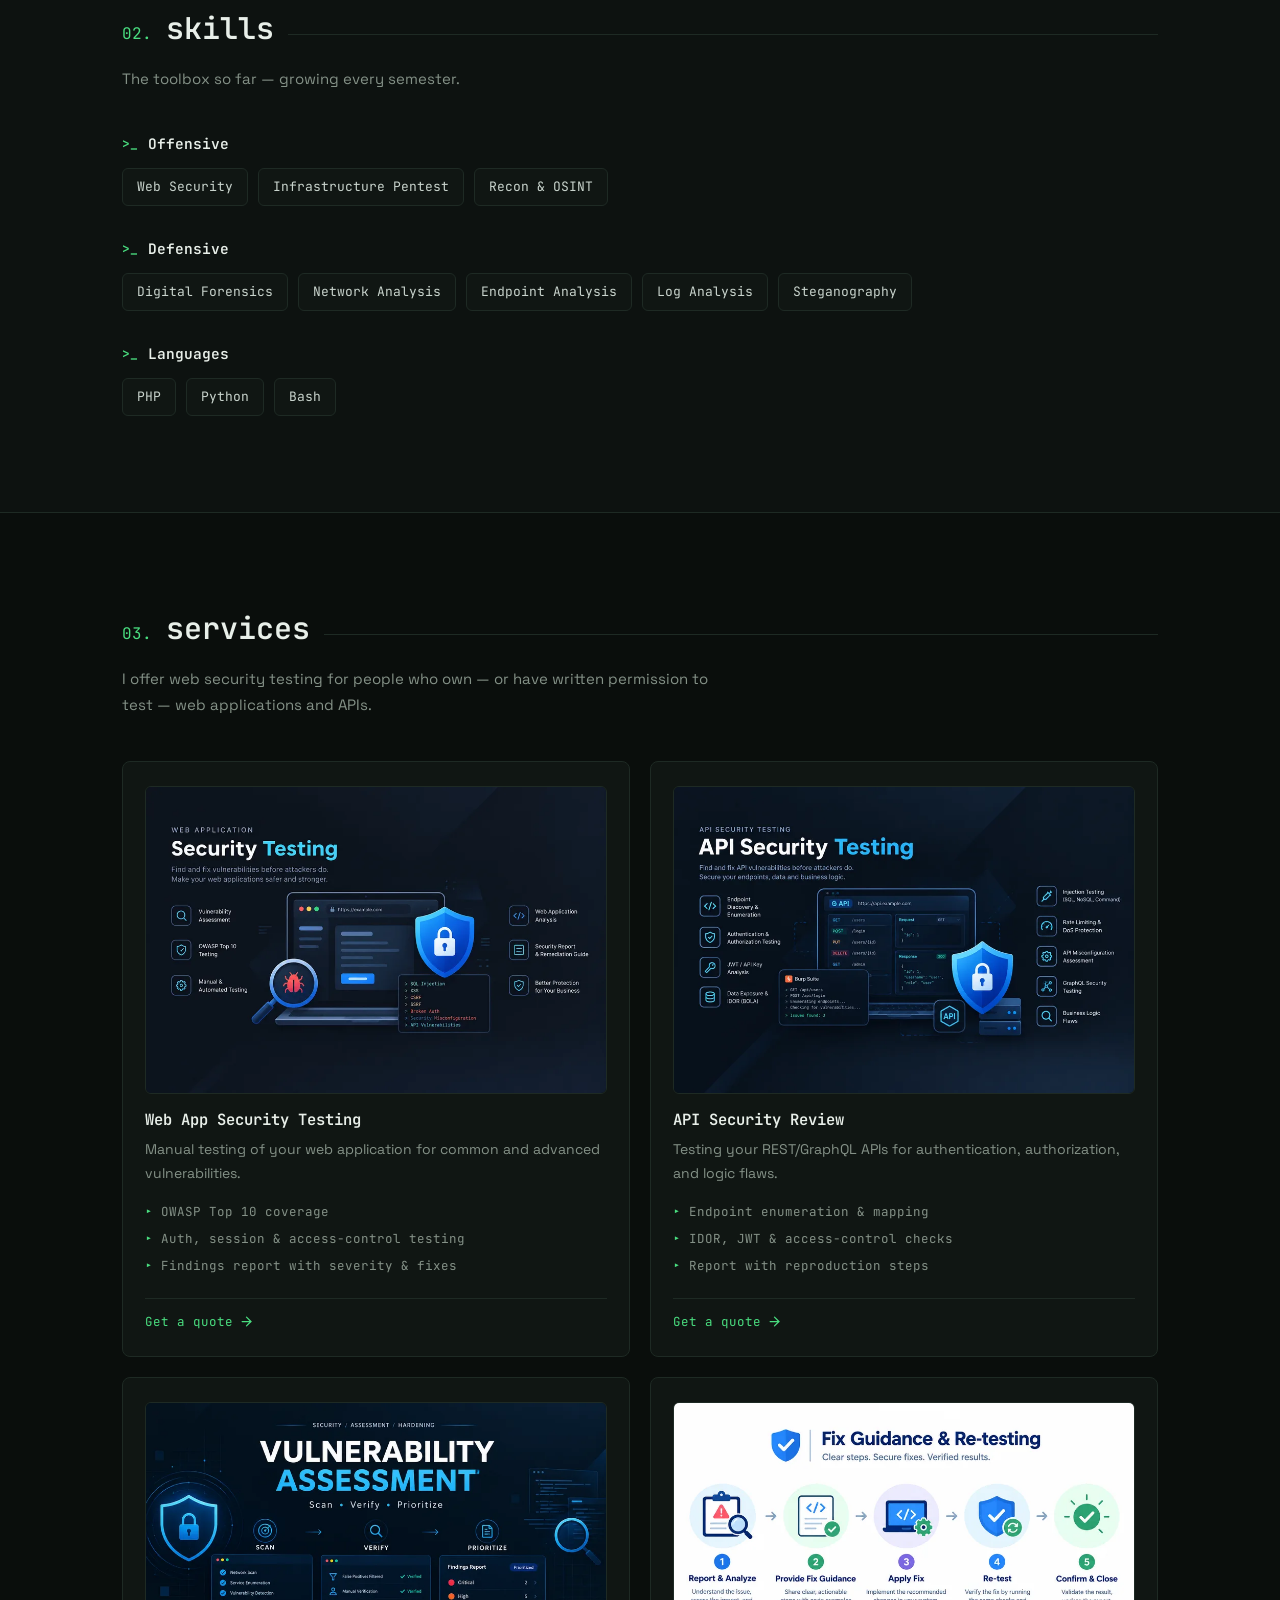
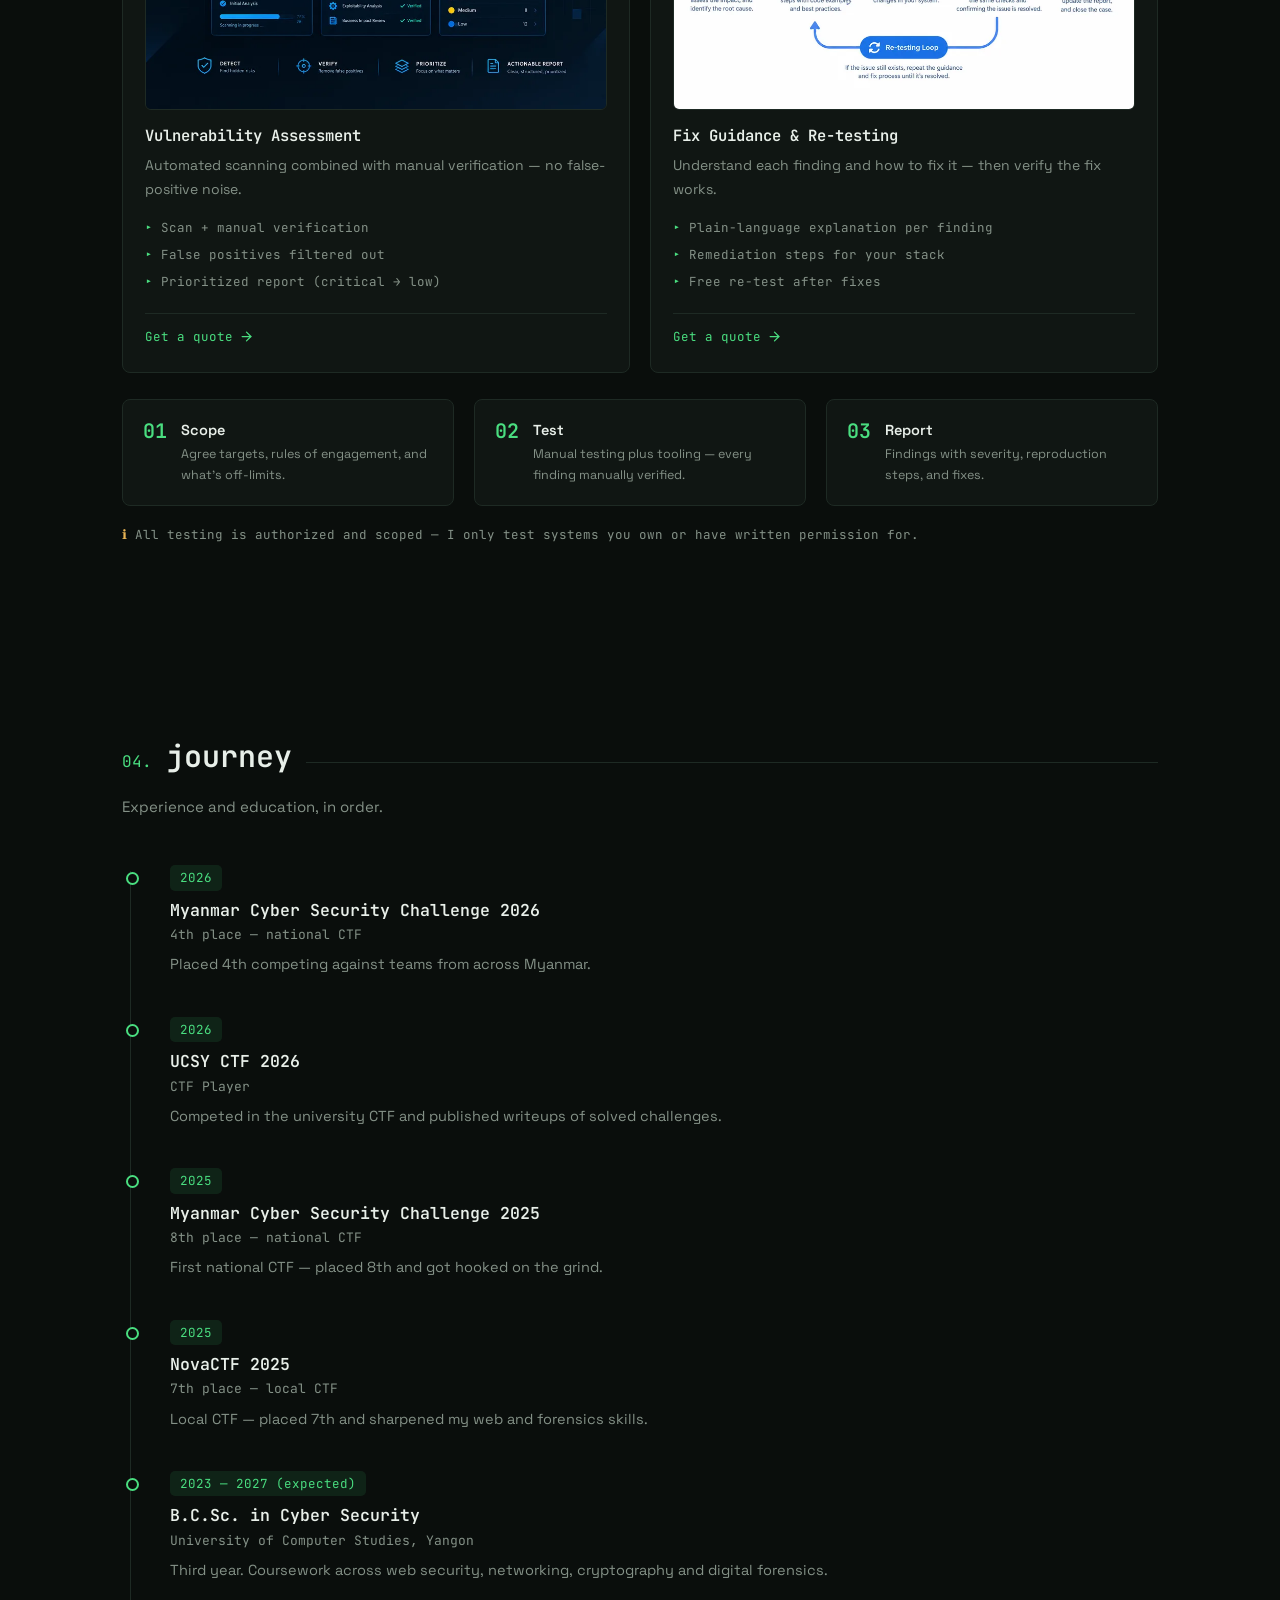
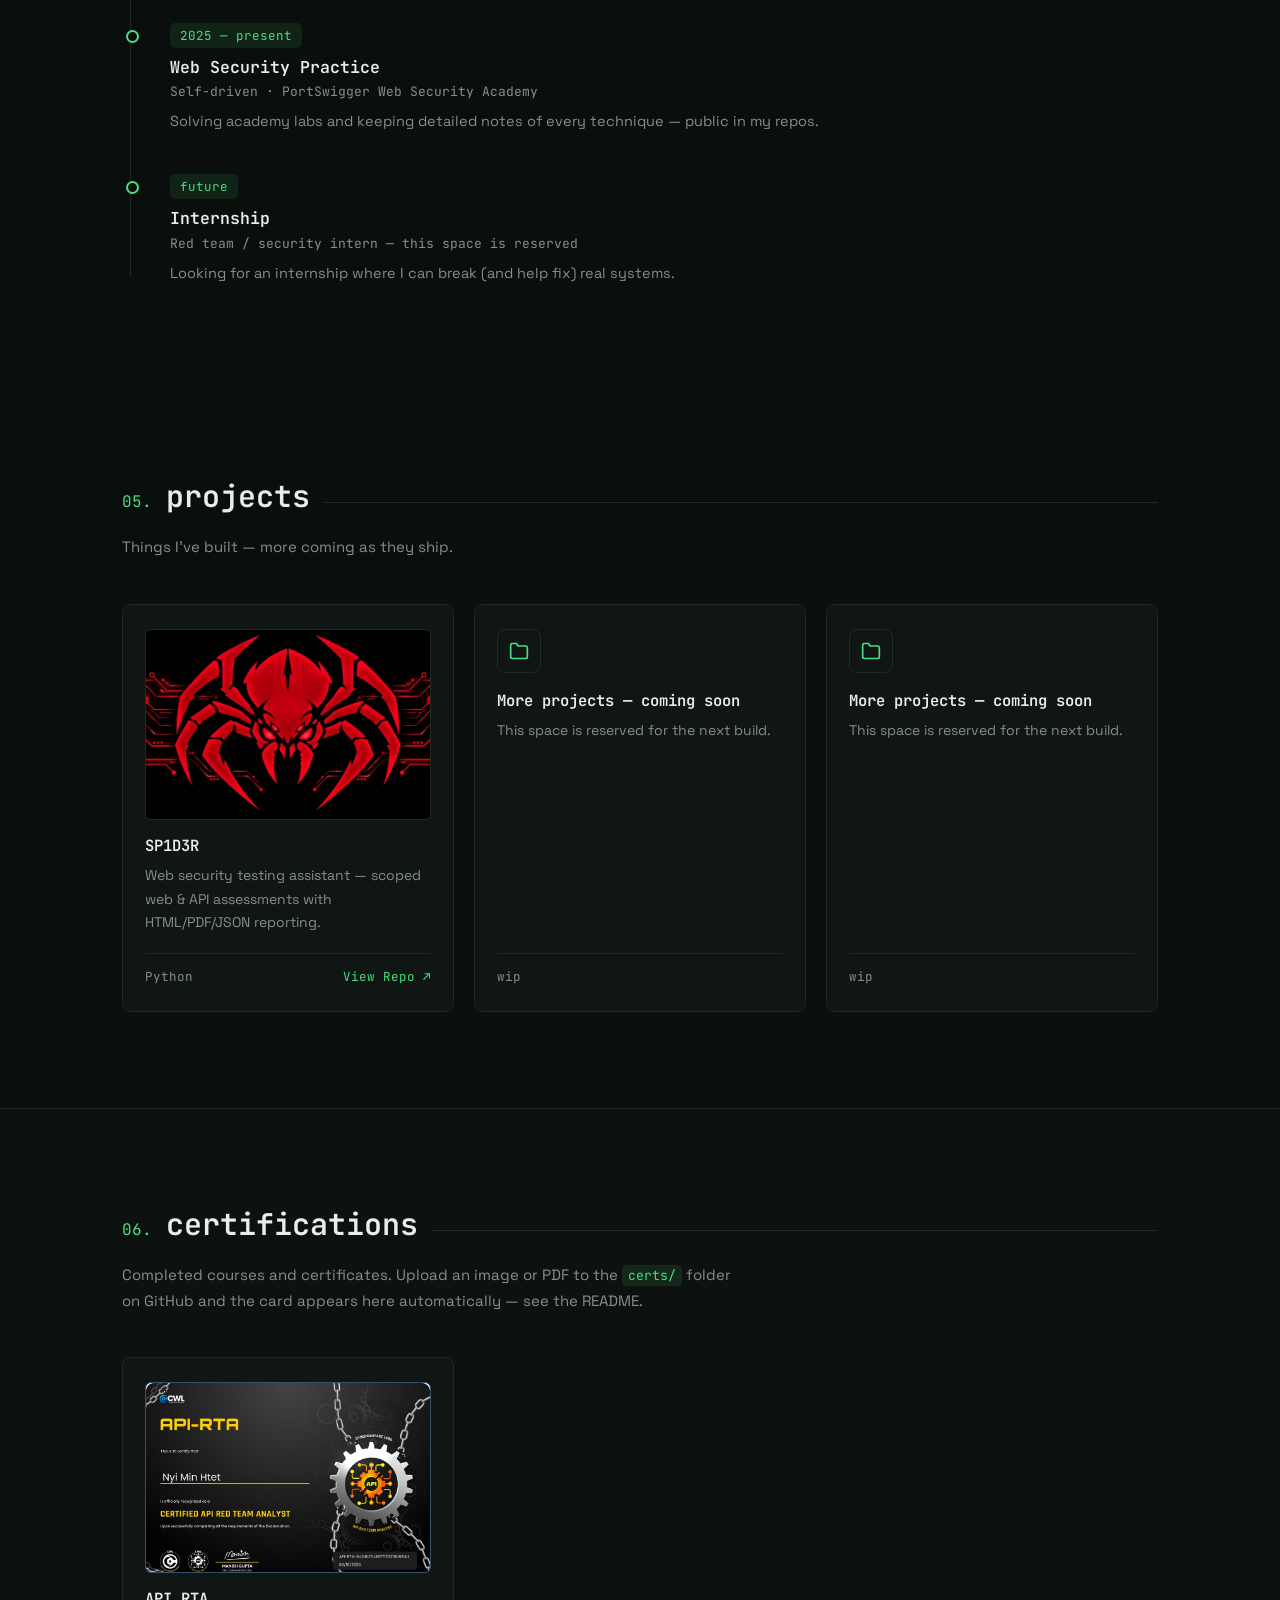
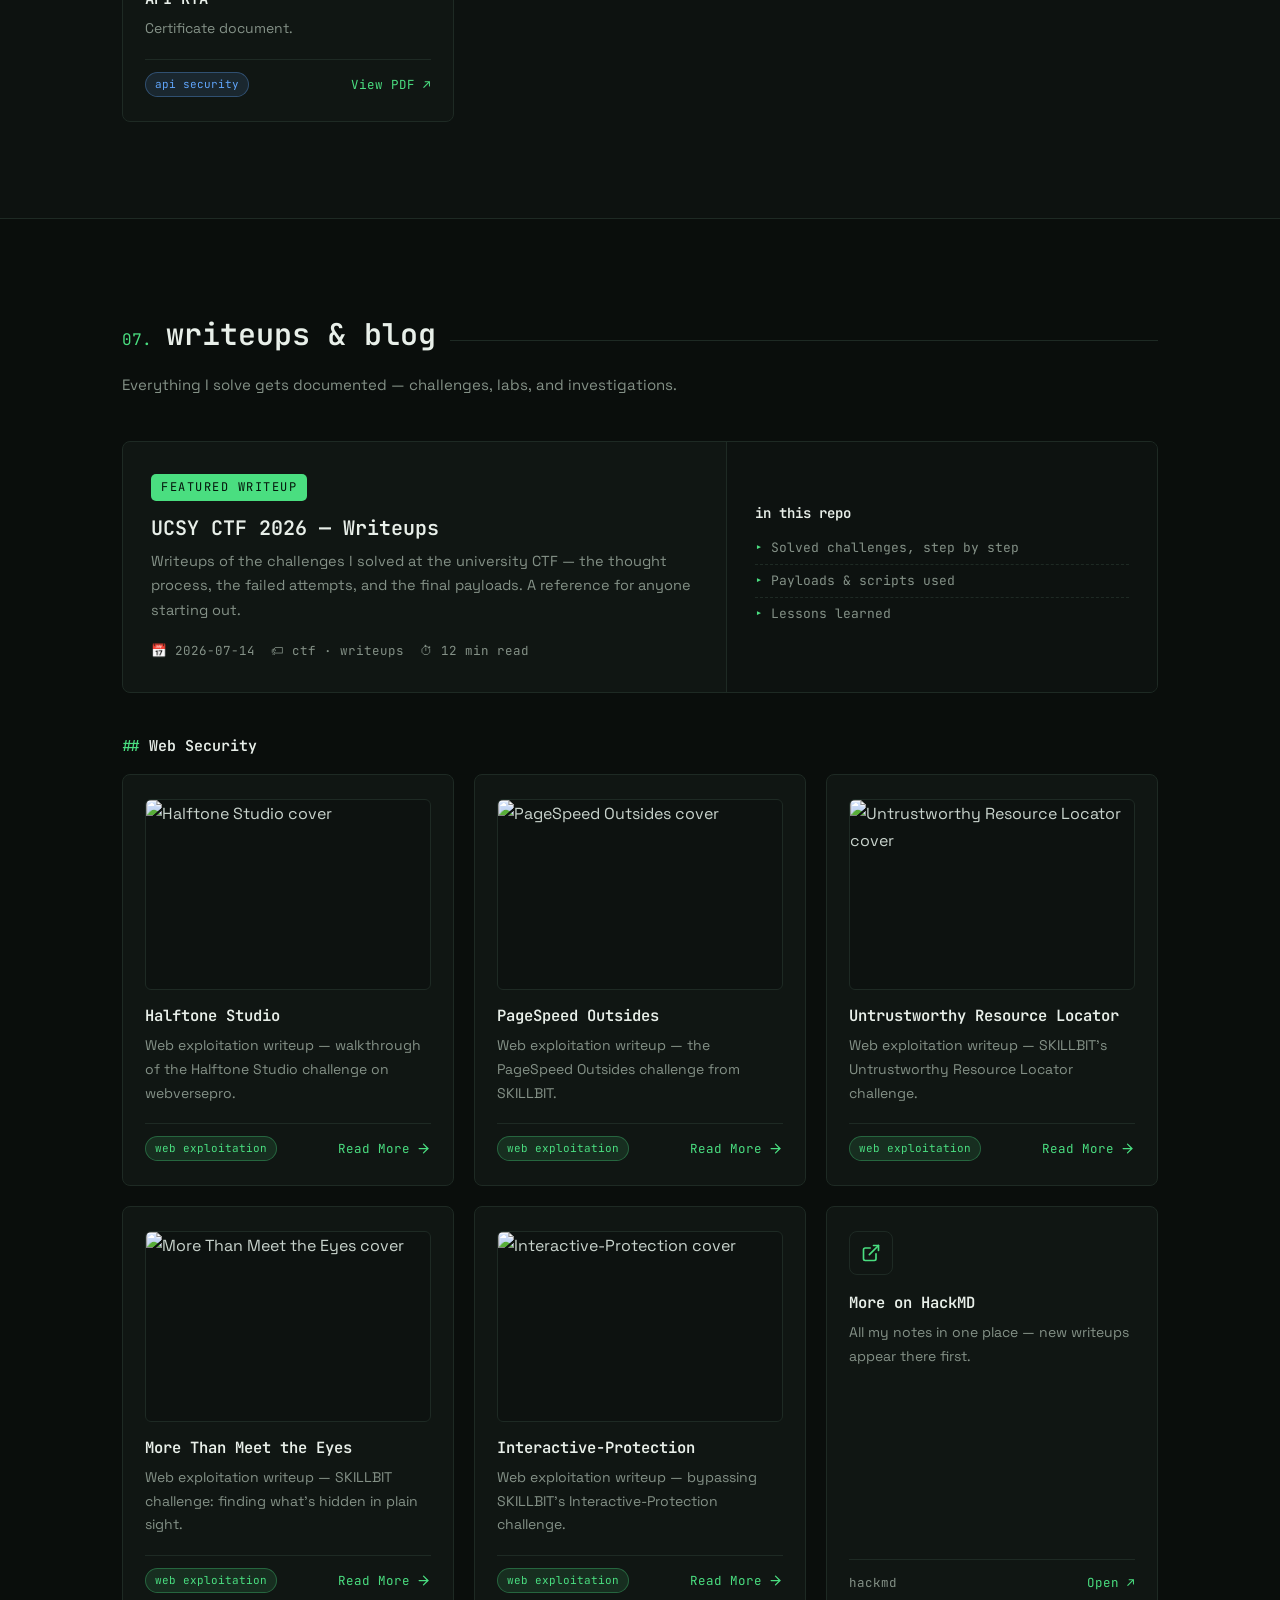
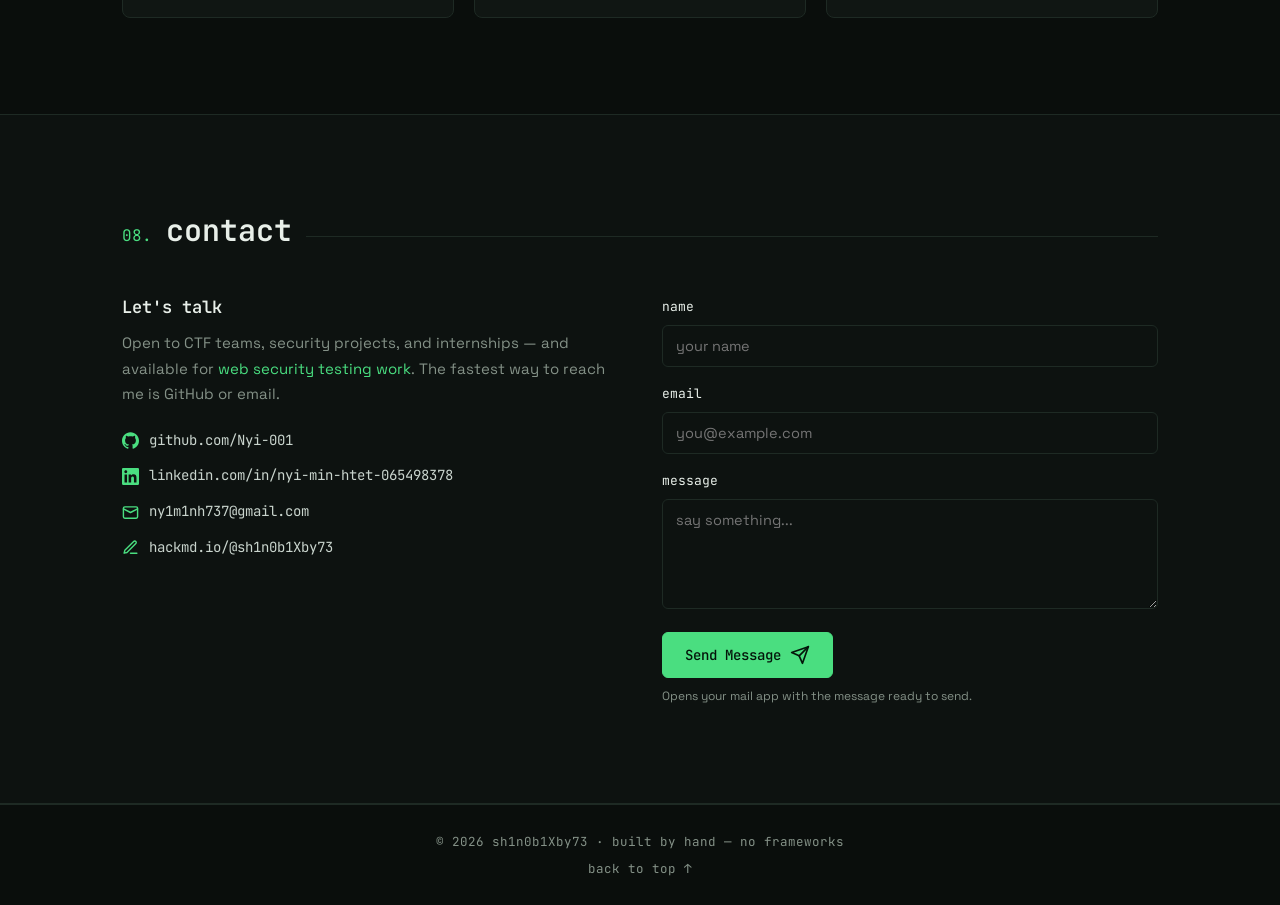
==== commit eea6b091: "Serve certs from local certs.json manifest instead of GitHub API Works with a private repo and Cloud" ====
--- a/index.html
+++ b/index.html
@@ -651,9 +651,9 @@
   });
 })();
 
-// ---------- certifications: auto-render files uploaded to certs/ ----------
-// Upload an image or PDF to the certs/ folder using the GitHub website and
-// the card appears here automatically — no HTML editing needed.
+// ---------- certifications: render certs listed in certs/certs.json ----------
+// To add a cert: upload the file to certs/ (preview image to certs/previews/),
+// then append { "name": "file.pdf" } to certs/certs.json.
 // The card gets a category chip detected from the filename.
 (function () {
   var grid = document.getElementById("certGrid");
@@ -689,11 +689,13 @@
     "cat-general": '<svg viewBox="0 0 120 80" fill="none" stroke="currentColor" stroke-width="2.2" stroke-linecap="round" stroke-linejoin="round"><rect x="34" y="14" width="52" height="52" rx="4" opacity=".9"/><circle cx="60" cy="40" r="12" opacity=".7"/><path d="M55 40l4 4 7-8" opacity=".9"/></svg>'
   };
 
-  fetch("https://api.github.com/repos/Nyi-001/nyi-001.github.io/contents/certs")
+  // Local manifest instead of the GitHub contents API — the repo is private,
+  // so unauthenticated API calls would 401.
+  fetch("certs/certs.json")
     .then(function (r) { return r.ok ? r.json() : null; })
     .then(function (items) {
       if (!Array.isArray(items)) return;
-      var files = items.filter(function (i) { return i.type === "file" && !/^\./.test(i.name); });
+      var files = items.filter(function (i) { return i && i.name && !/^\./.test(i.name); });
       if (!files.length) return;
       // real files exist — remove the "Your Certification" placeholders
       grid.querySelectorAll(".cert-placeholder").forEach(function (el) { el.remove(); });
@@ -711,7 +713,7 @@
             "</div>" +
             "<h3>" + name + "</h3><p>Certificate document.</p>" +
             '<div class="card-meta"><span class="chip-cat">' + cat.label + "</span>" +
-            '<a class="read-more" href="' + esc(f.download_url) + '" target="_blank" rel="noopener">View PDF ↗</a></div>';
+            '<a class="read-more" href="certs/' + encodeURIComponent(f.name) + '" target="_blank" rel="noopener">View PDF ↗</a></div>';
           // preview chain: png → jpg → webp → hide (art fallback shows)
           var img = card.querySelector("img");
           img.onerror = function () {
@@ -721,7 +723,7 @@
           };
         } else if (/\.(png|jpe?g|gif|webp|svg)$/i.test(f.name)) {
           card.innerHTML =
-            '<div class="cert-img"><img src="' + esc(f.download_url) + '" alt="' + name + '" loading="lazy">' +
+            '<div class="cert-img"><img src="certs/' + encodeURIComponent(f.name) + '" alt="' + name + '" loading="lazy">' +
             '<span class="badge">CERT</span></div>' +
             "<h3>" + name + "</h3><p>Certificate.</p>" +
             '<div class="card-meta"><span class="chip-cat">' + cat.label + '</span><span>' + esc(f.name) + "</span></div>";
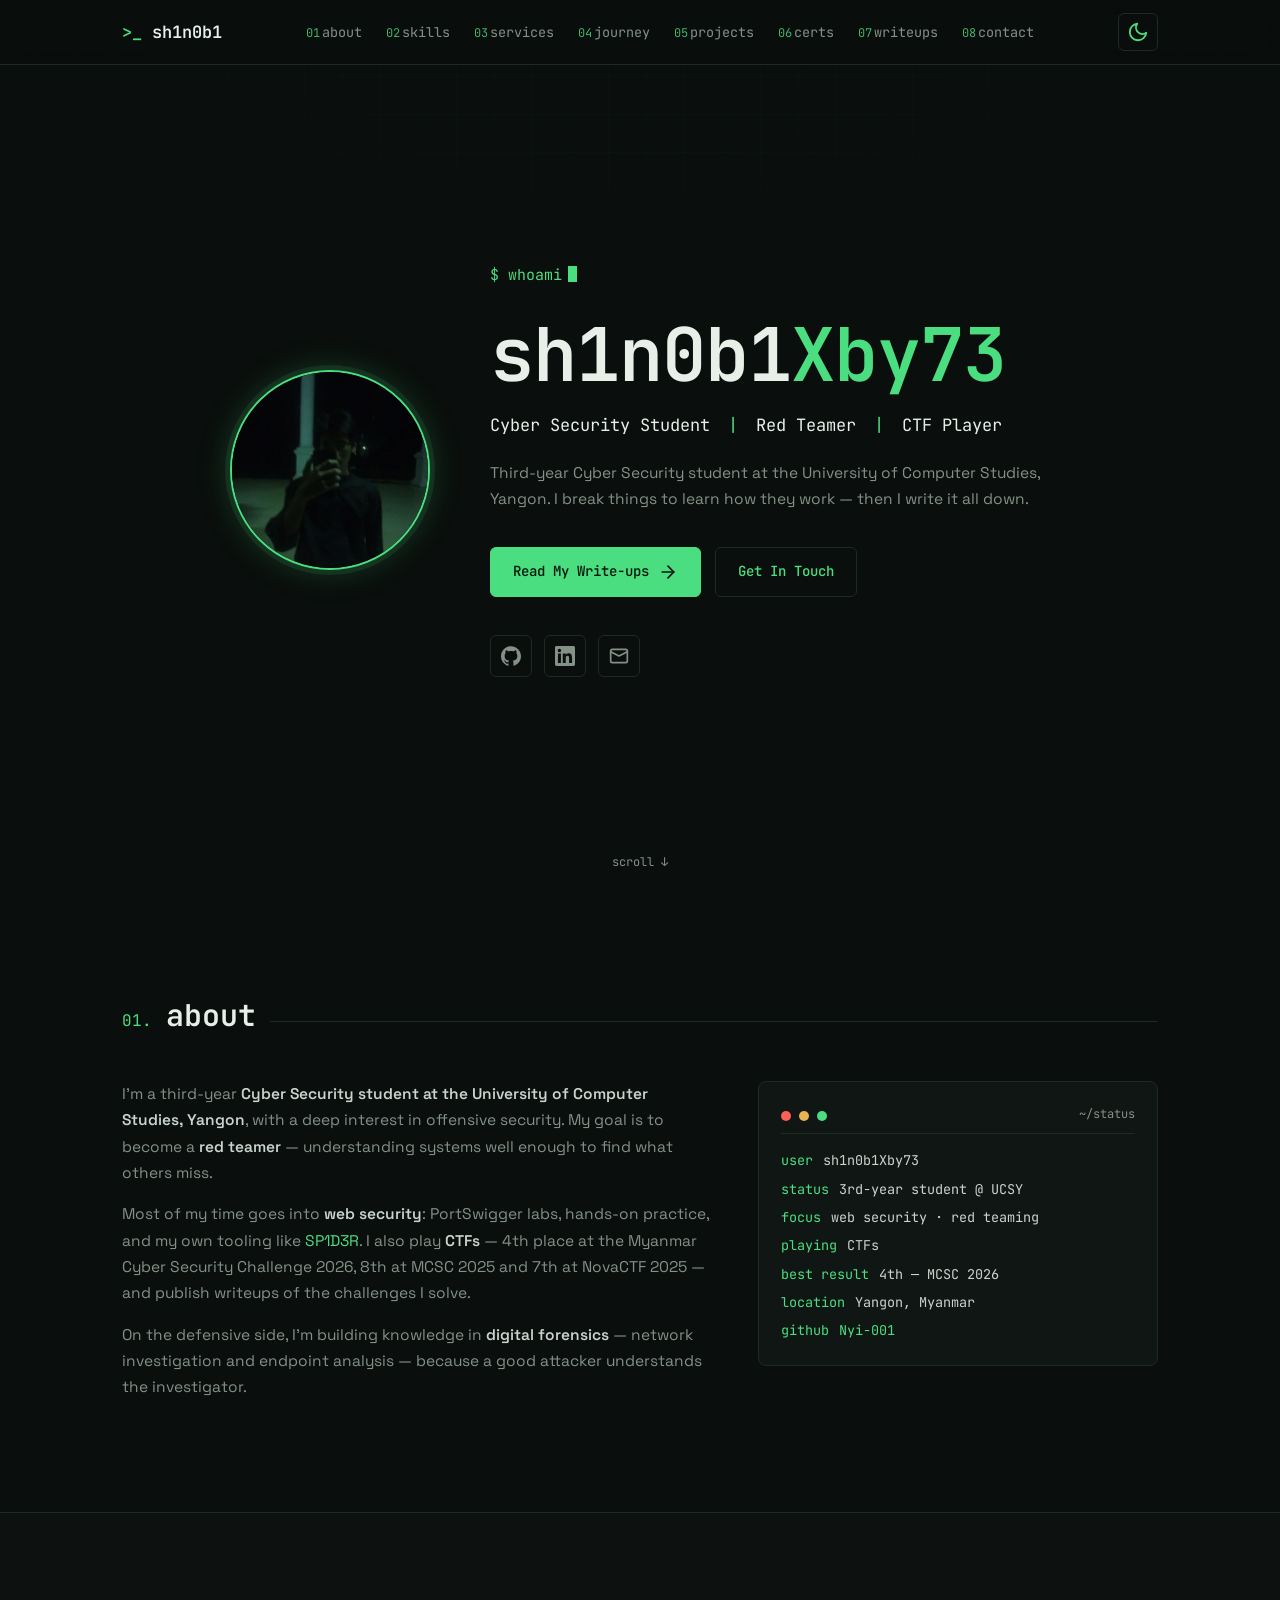
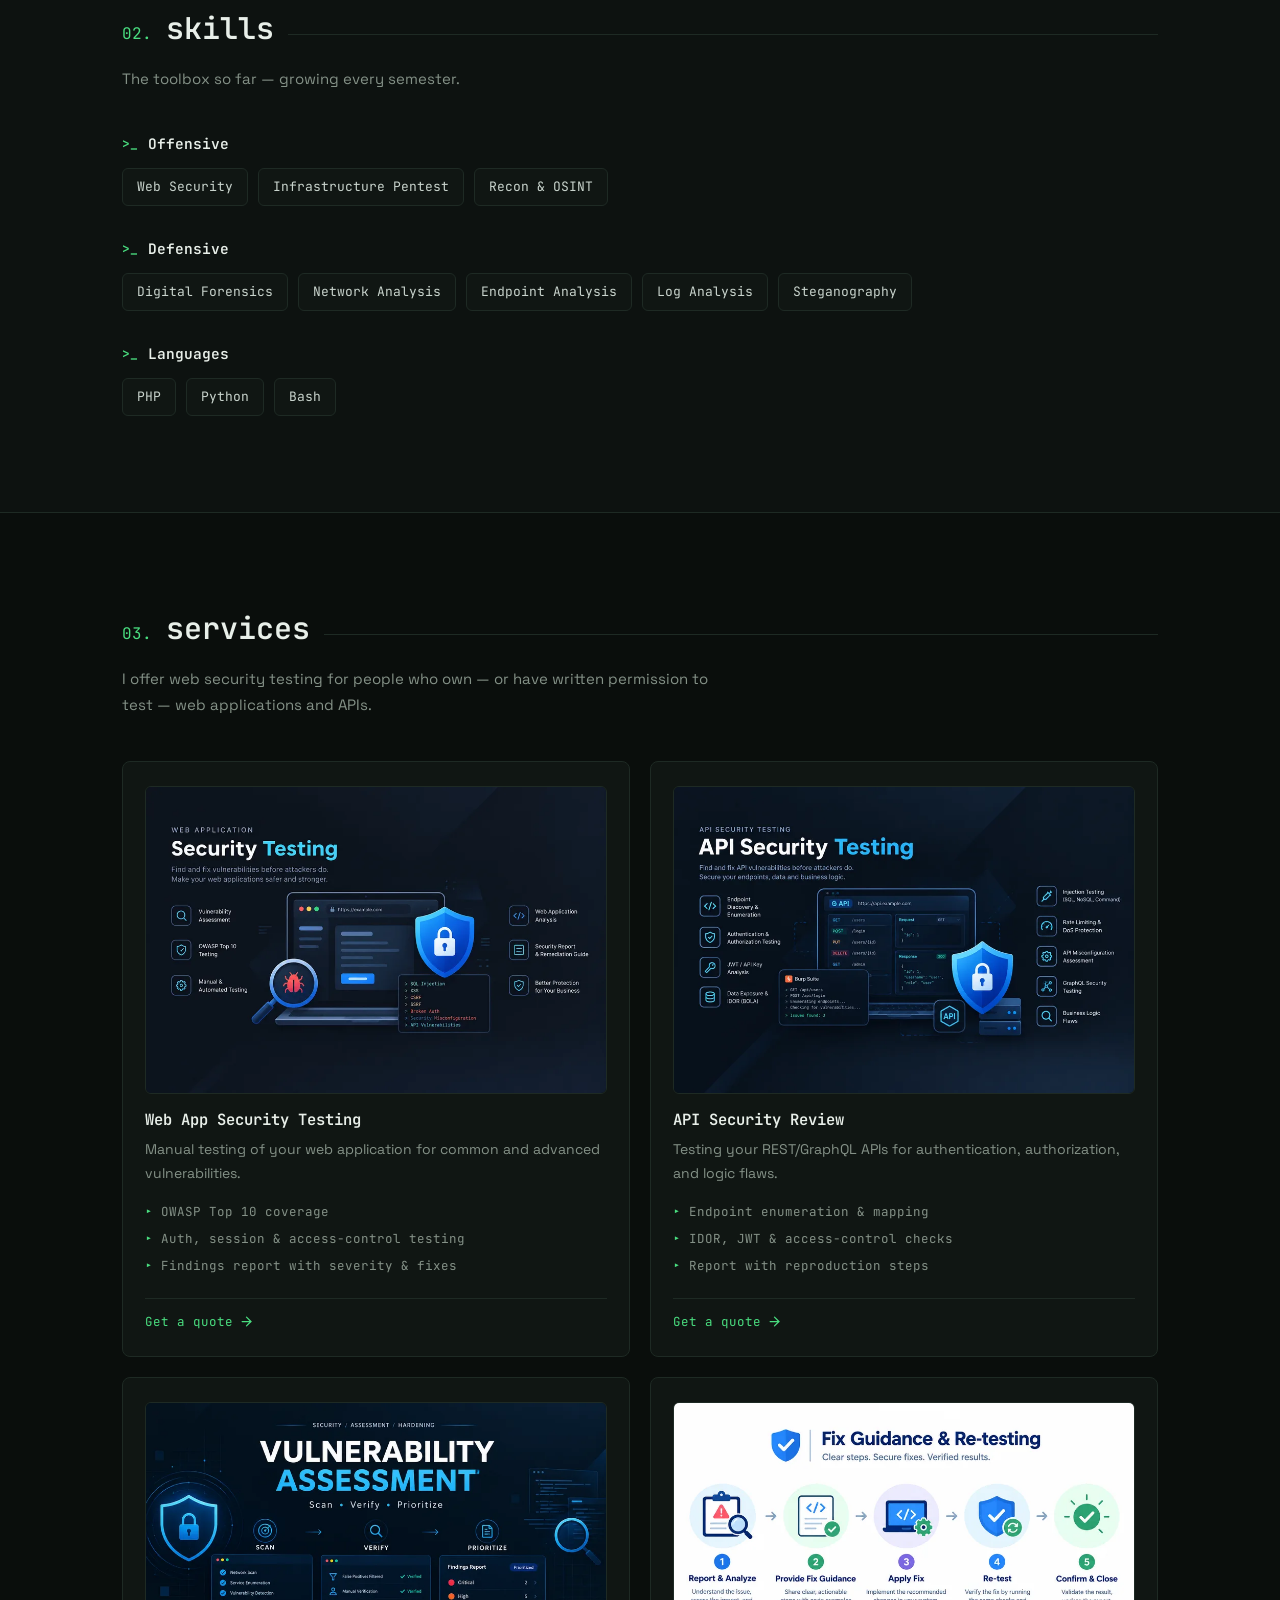
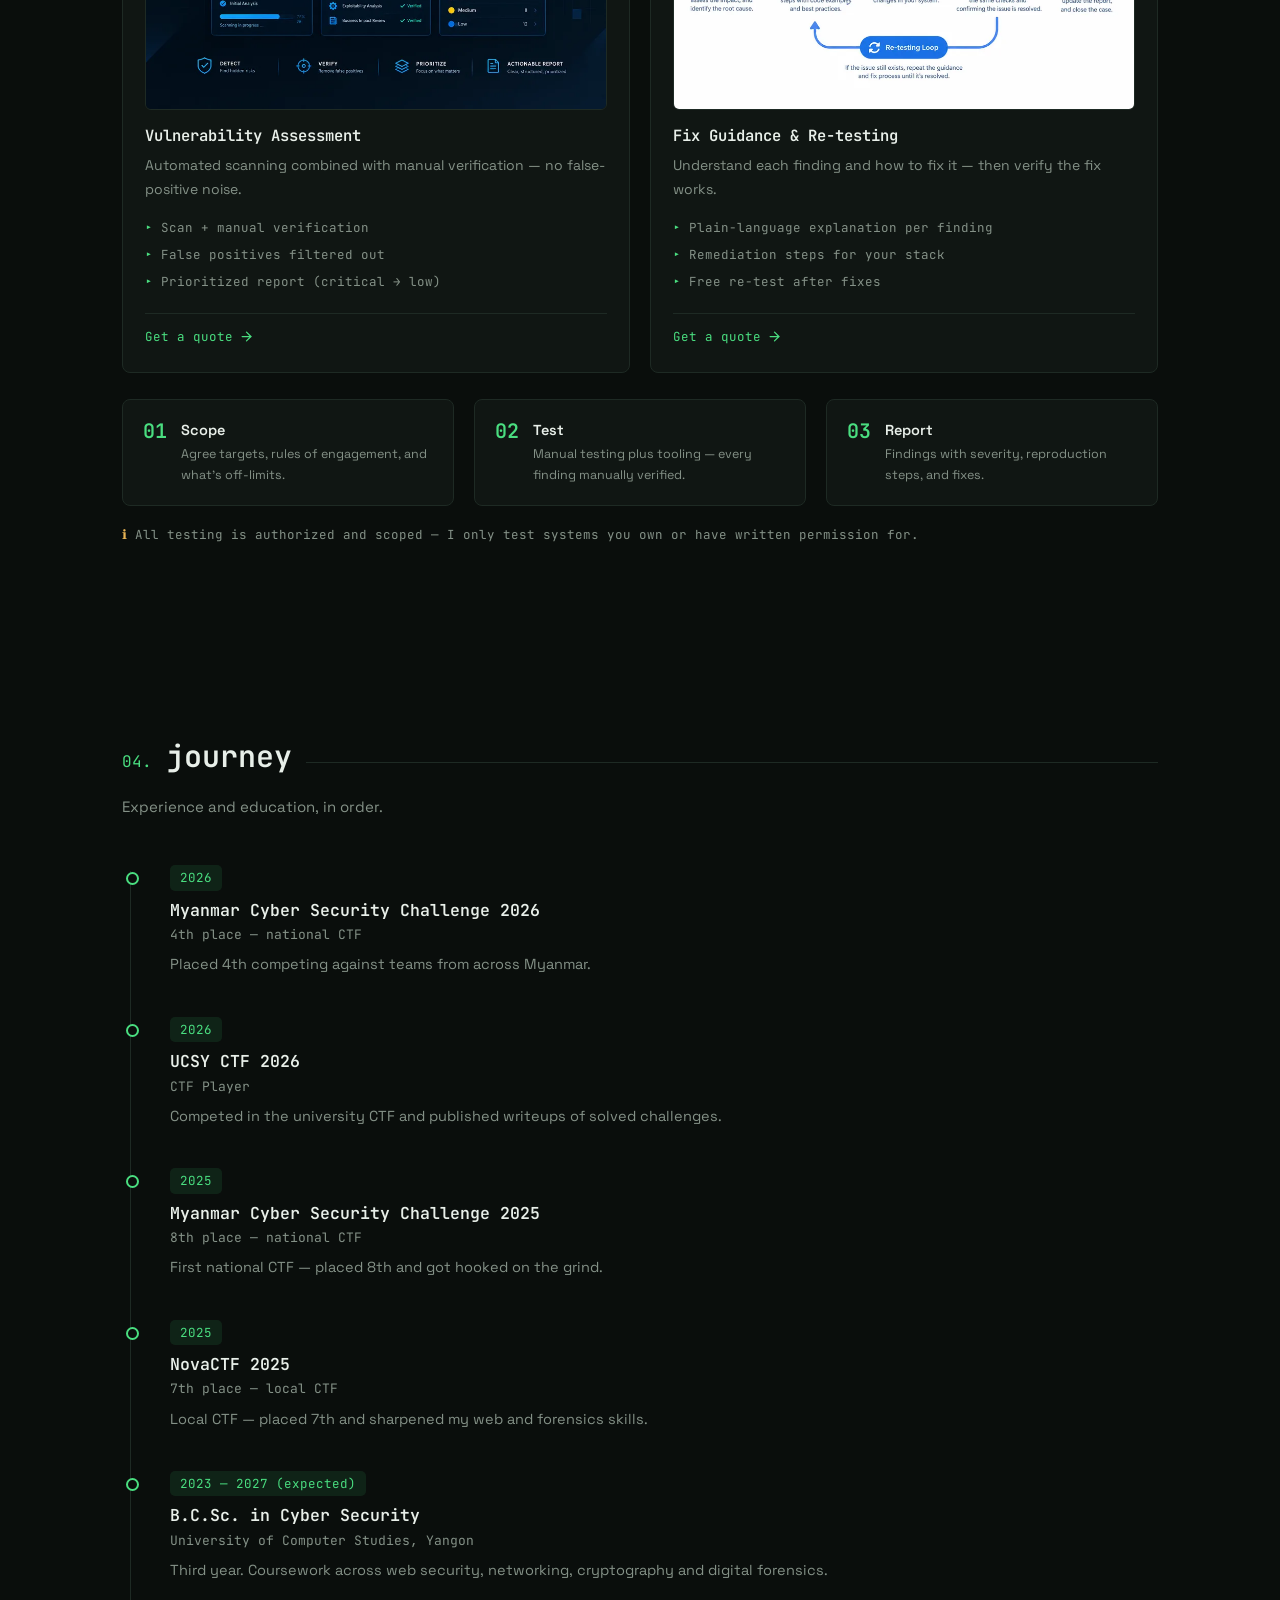
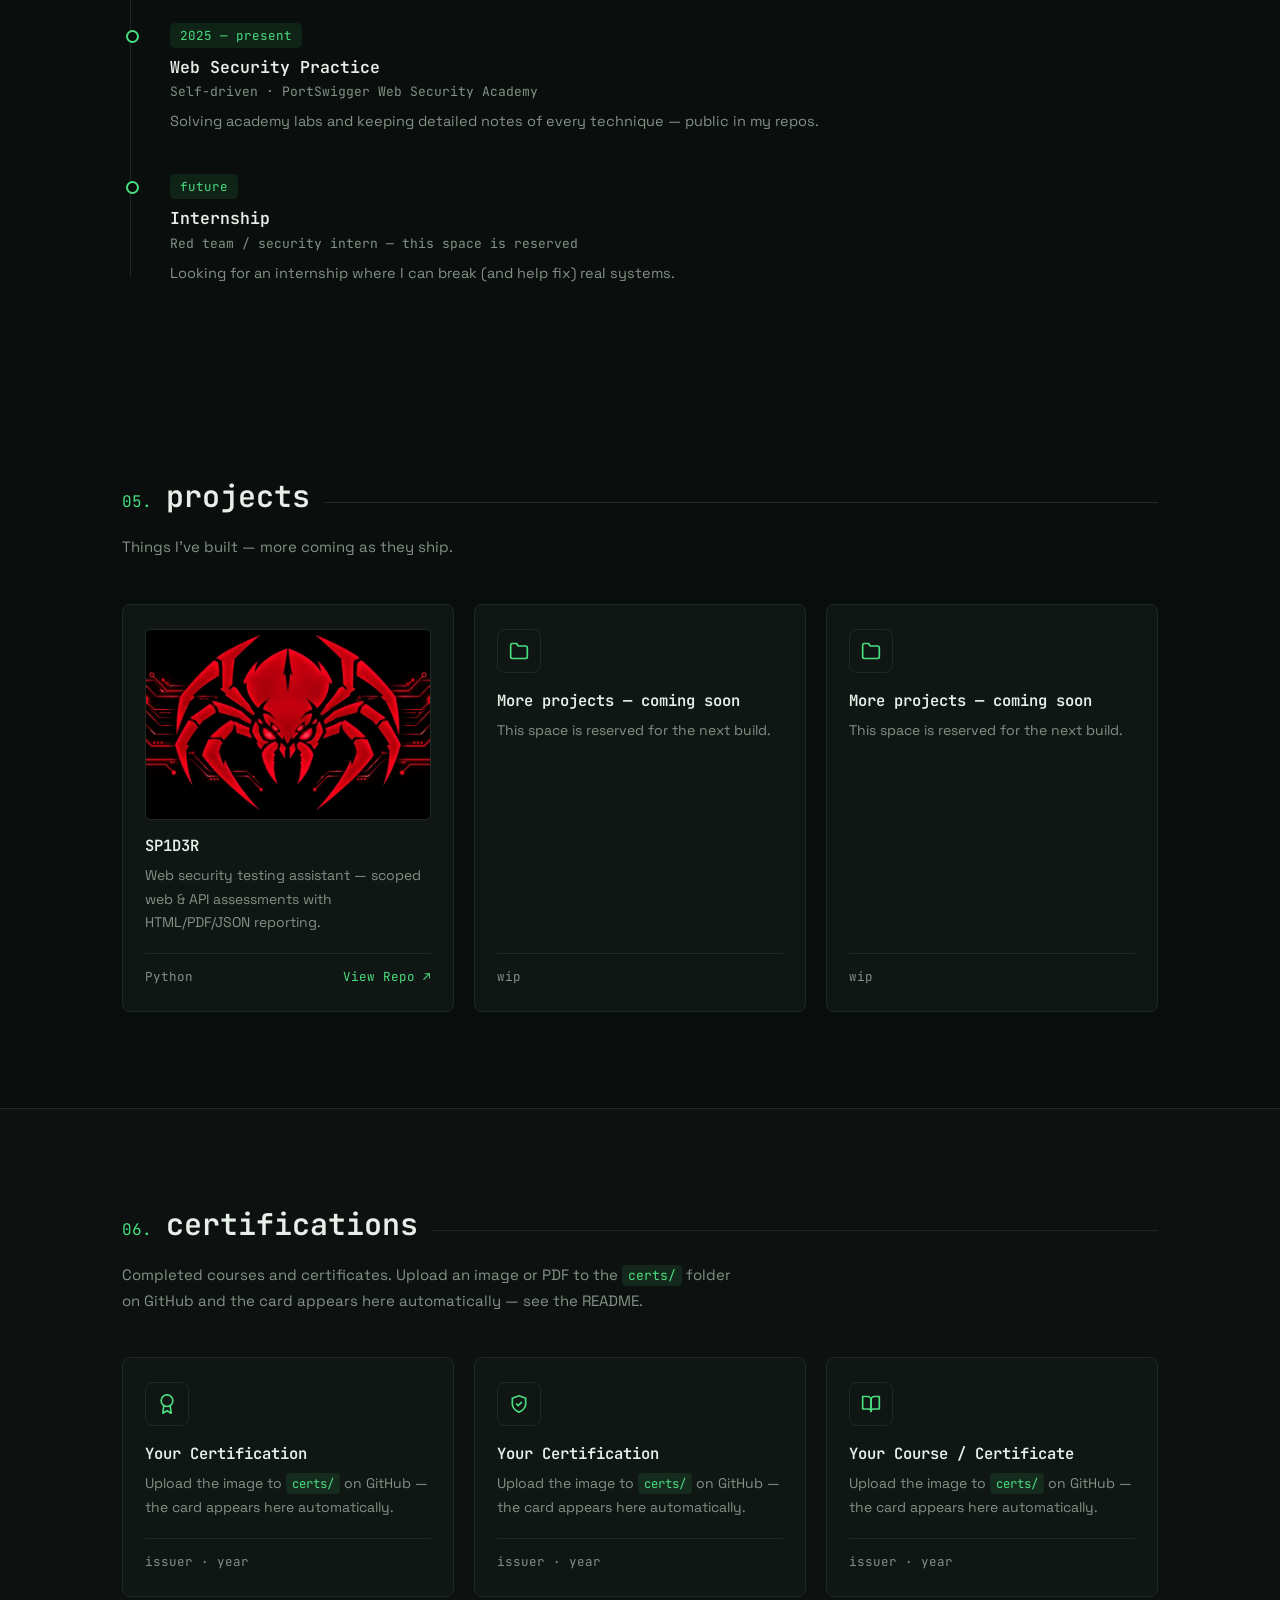
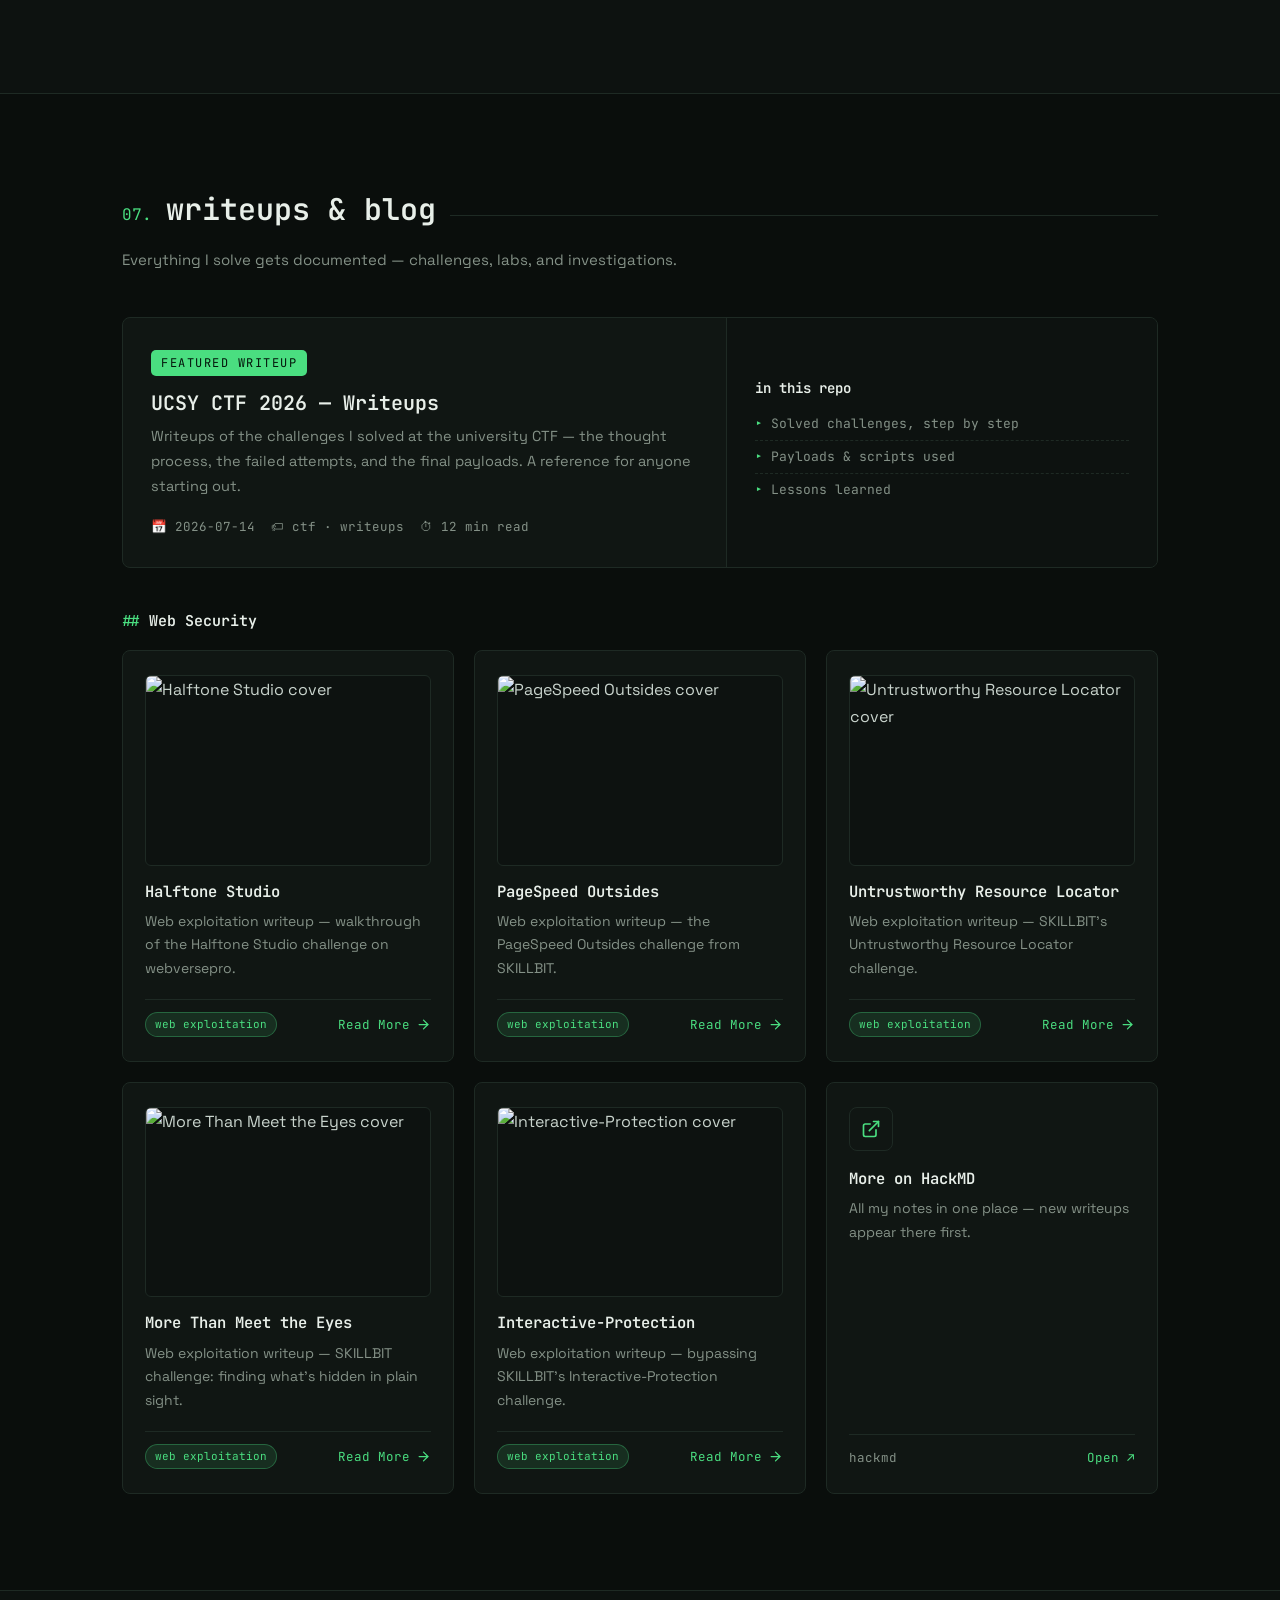
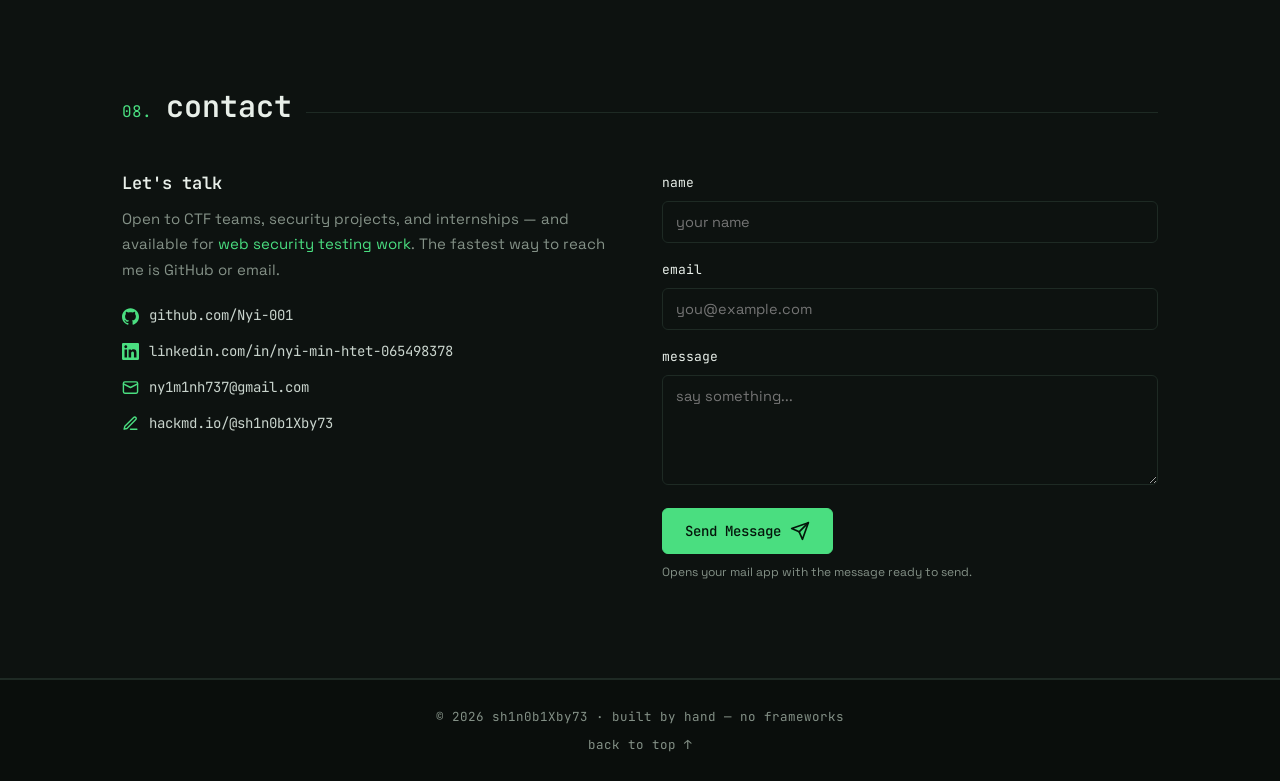
==== commit 578e1795: "Revert certs manifest; back to GitHub API auto-render Staying public on GitHub Pages, so certs rende" ====
--- a/index.html
+++ b/index.html
@@ -651,9 +651,9 @@
   });
 })();
 
-// ---------- certifications: render certs listed in certs/certs.json ----------
-// To add a cert: upload the file to certs/ (preview image to certs/previews/),
-// then append { "name": "file.pdf" } to certs/certs.json.
+// ---------- certifications: auto-render files uploaded to certs/ ----------
+// Upload an image or PDF to the certs/ folder using the GitHub website and
+// the card appears here automatically — no HTML editing needed.
 // The card gets a category chip detected from the filename.
 (function () {
   var grid = document.getElementById("certGrid");
@@ -689,13 +689,11 @@
     "cat-general": '<svg viewBox="0 0 120 80" fill="none" stroke="currentColor" stroke-width="2.2" stroke-linecap="round" stroke-linejoin="round"><rect x="34" y="14" width="52" height="52" rx="4" opacity=".9"/><circle cx="60" cy="40" r="12" opacity=".7"/><path d="M55 40l4 4 7-8" opacity=".9"/></svg>'
   };
 
-  // Local manifest instead of the GitHub contents API — the repo is private,
-  // so unauthenticated API calls would 401.
-  fetch("certs/certs.json")
+  fetch("https://api.github.com/repos/Nyi-001/nyi-001.github.io/contents/certs")
     .then(function (r) { return r.ok ? r.json() : null; })
     .then(function (items) {
       if (!Array.isArray(items)) return;
-      var files = items.filter(function (i) { return i && i.name && !/^\./.test(i.name); });
+      var files = items.filter(function (i) { return i.type === "file" && !/^\./.test(i.name); });
       if (!files.length) return;
       // real files exist — remove the "Your Certification" placeholders
       grid.querySelectorAll(".cert-placeholder").forEach(function (el) { el.remove(); });
@@ -713,7 +711,7 @@
             "</div>" +
             "<h3>" + name + "</h3><p>Certificate document.</p>" +
             '<div class="card-meta"><span class="chip-cat">' + cat.label + "</span>" +
-            '<a class="read-more" href="certs/' + encodeURIComponent(f.name) + '" target="_blank" rel="noopener">View PDF ↗</a></div>';
+            '<a class="read-more" href="' + esc(f.download_url) + '" target="_blank" rel="noopener">View PDF ↗</a></div>';
           // preview chain: png → jpg → webp → hide (art fallback shows)
           var img = card.querySelector("img");
           img.onerror = function () {
@@ -723,7 +721,7 @@
           };
         } else if (/\.(png|jpe?g|gif|webp|svg)$/i.test(f.name)) {
           card.innerHTML =
-            '<div class="cert-img"><img src="certs/' + encodeURIComponent(f.name) + '" alt="' + name + '" loading="lazy">' +
+            '<div class="cert-img"><img src="' + esc(f.download_url) + '" alt="' + name + '" loading="lazy">' +
             '<span class="badge">CERT</span></div>' +
             "<h3>" + name + "</h3><p>Certificate.</p>" +
             '<div class="card-meta"><span class="chip-cat">' + cat.label + '</span><span>' + esc(f.name) + "</span></div>";
